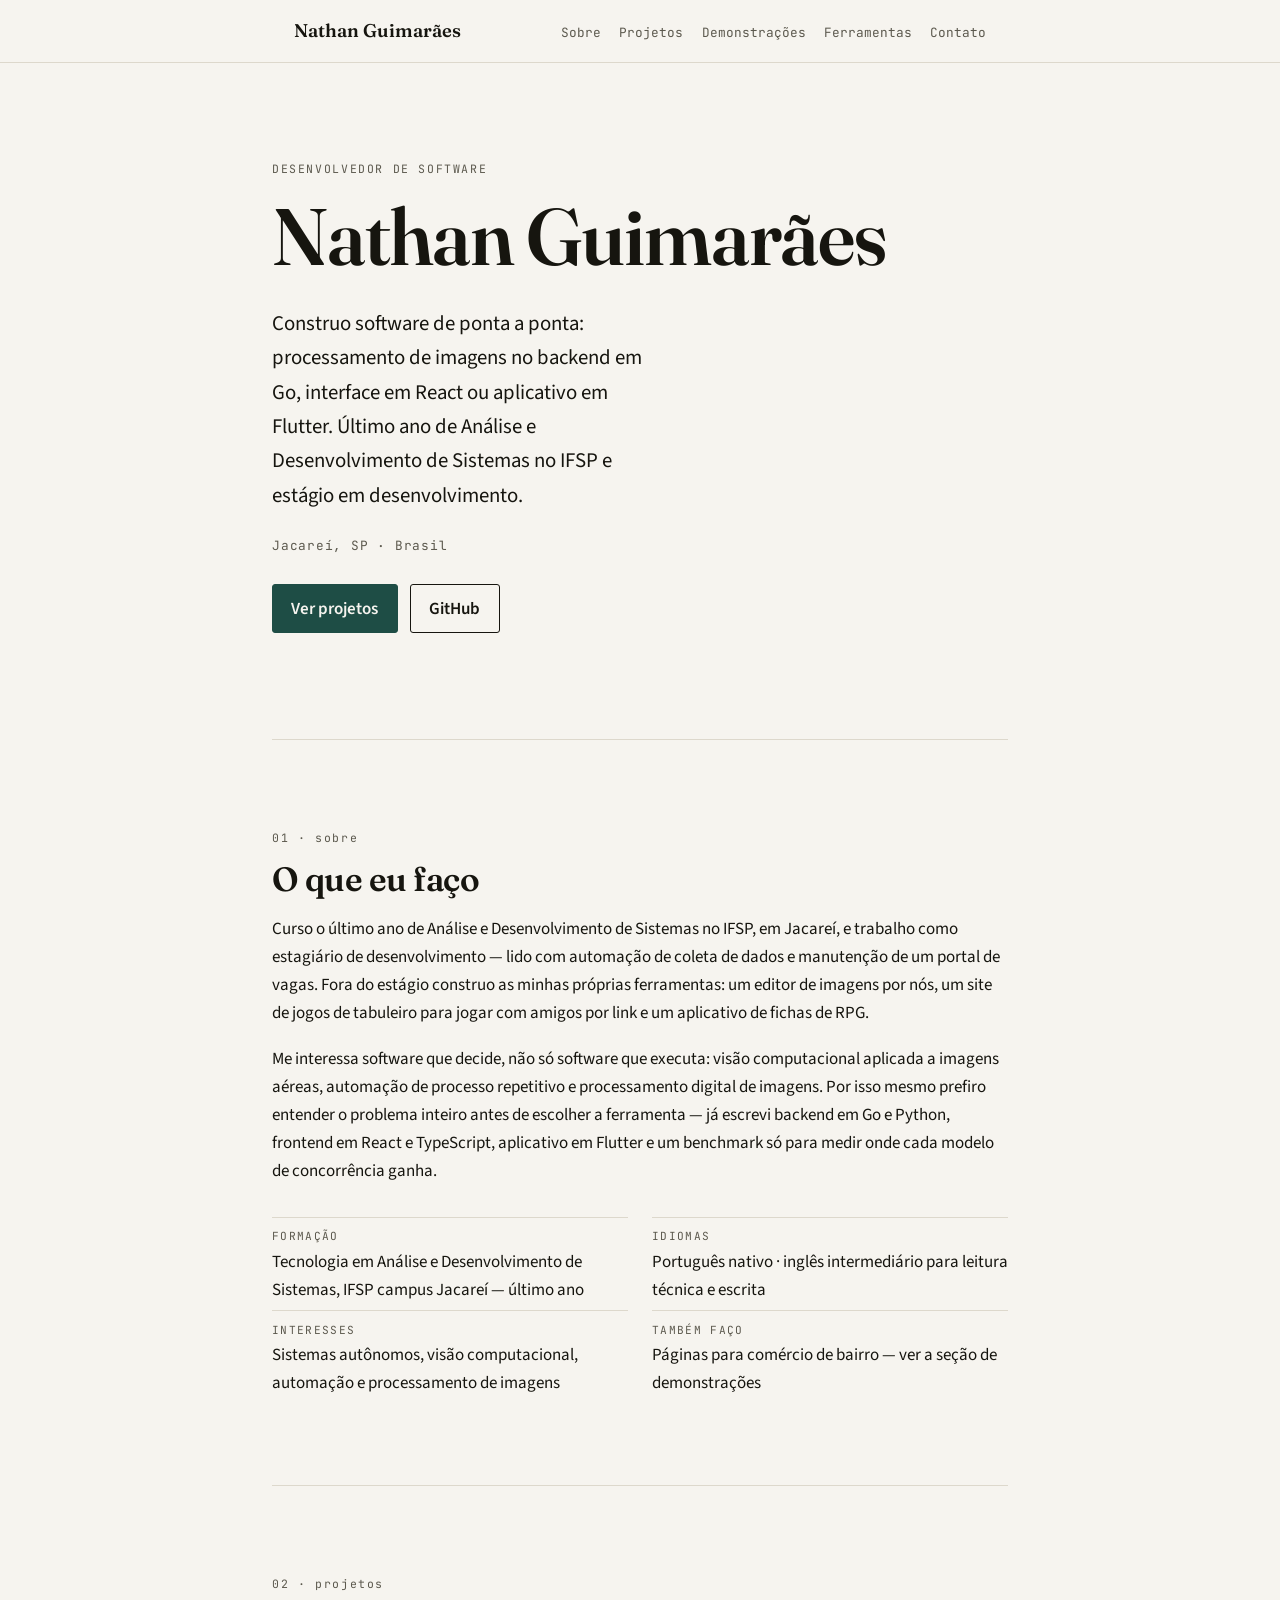
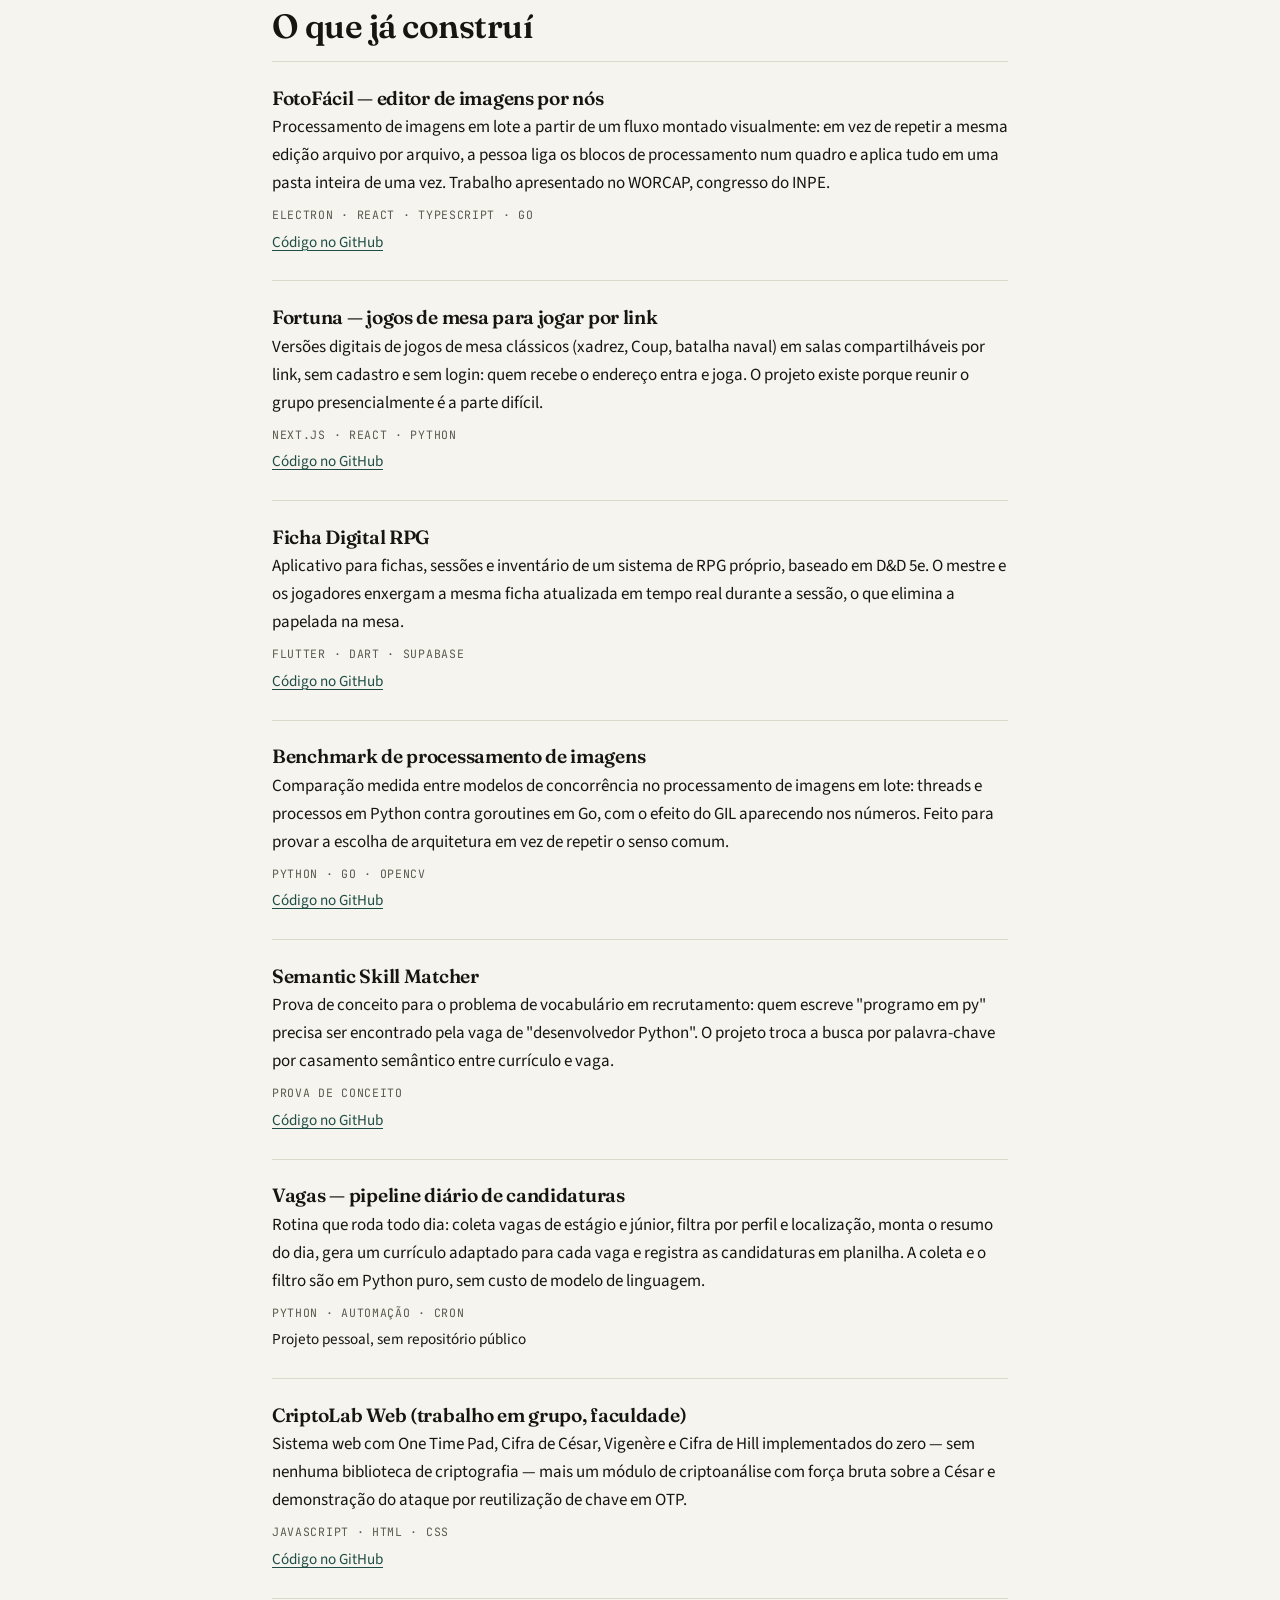
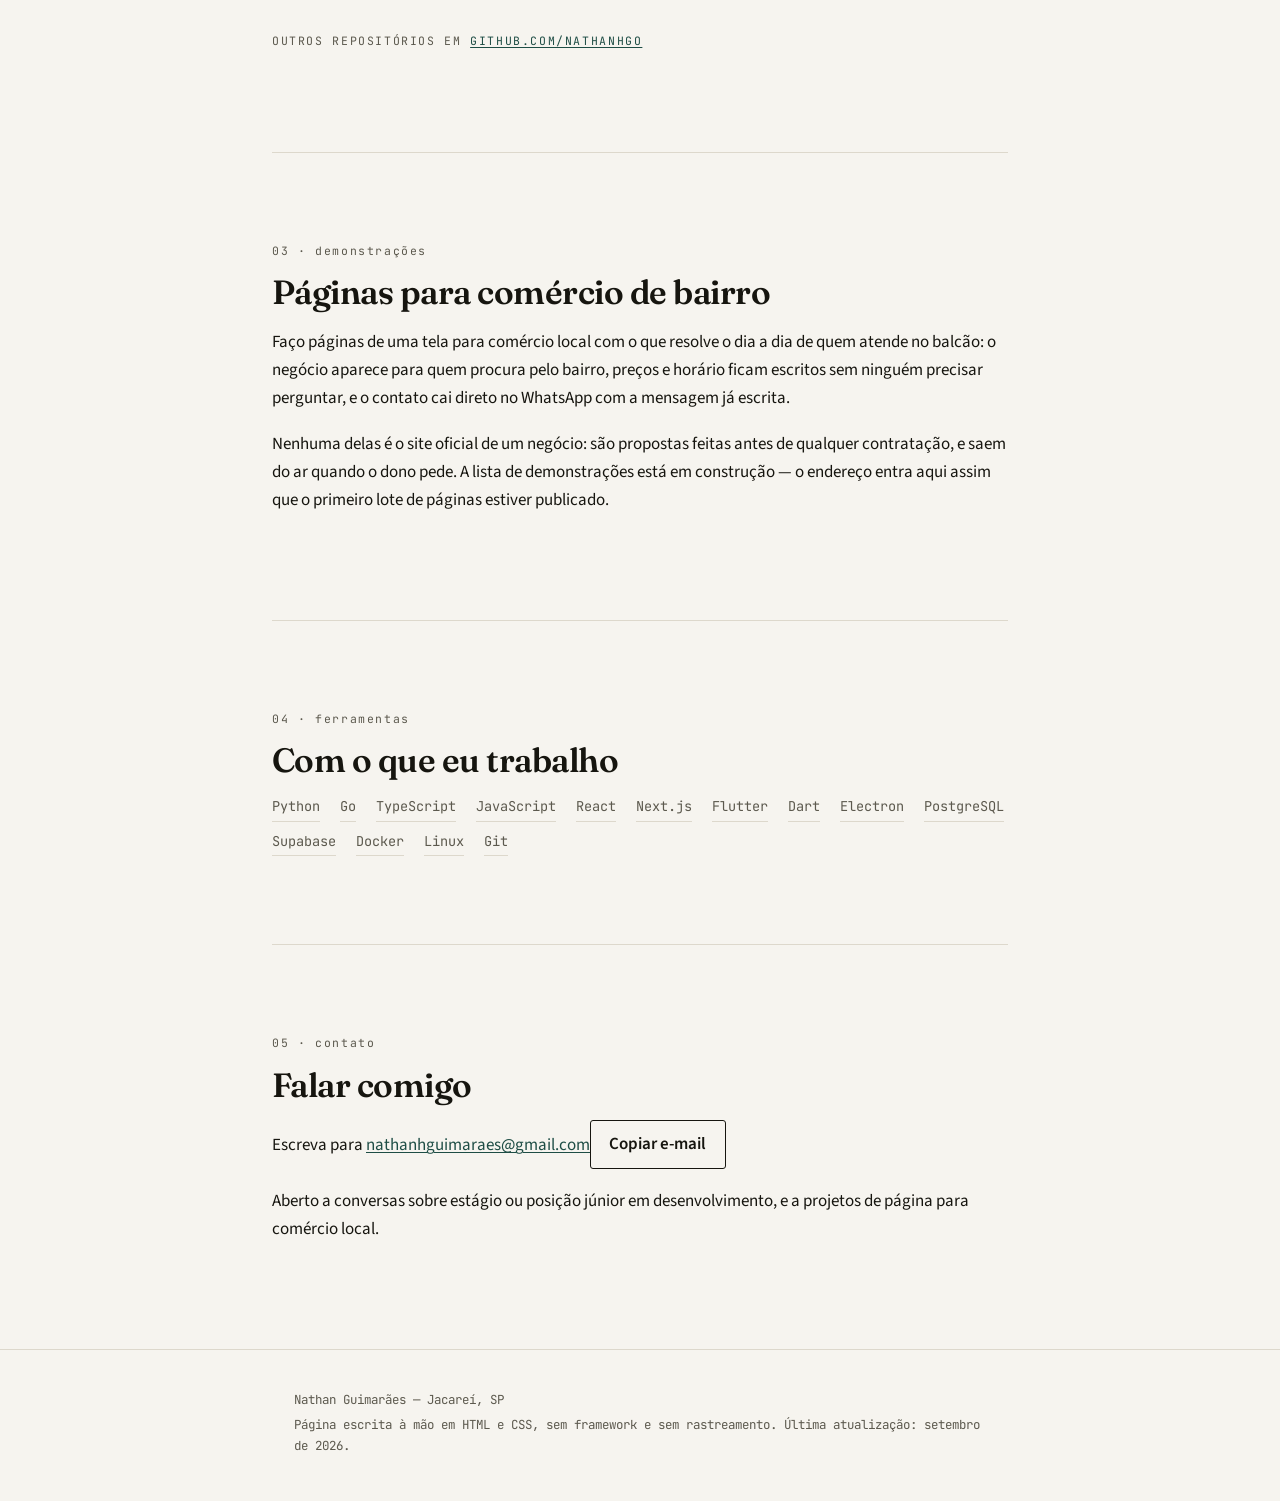
==== index.html @ 0e2ca514 "feat: add personal site with projects and contact - pagina estatica: apresentacao, 7 projetos reais," ====
<!DOCTYPE html>
<html lang="pt-BR">
<head>
<meta charset="utf-8">
<meta name="viewport" content="width=device-width, initial-scale=1">
<title>Nathan Guimarães — desenvolvedor de software em Jacareí</title>
<meta name="description" content="Desenvolvedor de software em Jacareí, SP. Trabalho com processamento de imagens, automação e aplicações web e mobile: Go, Python, TypeScript, React e Flutter. Projetos, demonstrações e contato.">
<meta name="robots" content="index, follow">
<meta name="color-scheme" content="light">
<!-- TROCAR: canonical e og:url quando o domínio existir -->
<meta property="og:type" content="website">
<meta property="og:title" content="Nathan Guimarães — desenvolvedor de software">
<meta property="og:description" content="Processamento de imagens, automação e aplicações web e mobile. Projetos, demonstrações para comércio local e contato.">
<meta property="og:locale" content="pt_BR">
<link rel="icon" href="./assets/favicon.svg" type="image/svg+xml">
<link rel="preconnect" href="https://fonts.googleapis.com">
<link rel="preconnect" href="https://fonts.gstatic.com" crossorigin>
<link rel="stylesheet" href="https://fonts.googleapis.com/css2?family=Fraunces:opsz,wght@9..144,500;9..144,600&family=Source+Sans+3:wght@400;600&family=JetBrains+Mono:wght@400;500&display=swap">
<link rel="stylesheet" href="./assets/base.css">
</head>
<body>

<header class="topo">
  <div class="wrap">
    <a class="marca" href="#inicio">Nathan Guimarães</a>
    <nav aria-label="Seções da página">
      <a href="#sobre">Sobre</a>
      <a href="#projetos">Projetos</a>
      <a href="#demonstracoes">Demonstrações</a>
      <a href="#ferramentas">Ferramentas</a>
      <a href="#contato">Contato</a>
    </nav>
  </div>
</header>

<main id="inicio">

  <section class="hero wrap">
    <p class="label">desenvolvedor de software</p>
    <h1>Nathan Guimarães</h1>
    <p class="lead">Construo software de ponta a ponta: processamento de imagens no backend em Go, interface em React ou aplicativo em Flutter. Último ano de Análise e Desenvolvimento de Sistemas no IFSP e estágio em desenvolvimento.</p>
    <p class="local">Jacareí, SP · Brasil</p>
    <p class="acoes">
      <a class="btn" href="#projetos">Ver projetos</a>
      <a class="btn btn--ghost" href="https://github.com/nathanhgo">GitHub</a>
    </p>
  </section>

  <section id="sobre" class="section wrap">
    <span class="num">01 · sobre</span>
    <h2>O que eu faço</h2>
    <p>Curso o último ano de Análise e Desenvolvimento de Sistemas no IFSP, em Jacareí, e trabalho como estagiário de desenvolvimento — lido com automação de coleta de dados e manutenção de um portal de vagas. Fora do estágio construo as minhas próprias ferramentas: um editor de imagens por nós, um site de jogos de tabuleiro para jogar com amigos por link e um aplicativo de fichas de RPG.</p>
    <p>Me interessa software que decide, não só software que executa: visão computacional aplicada a imagens aéreas, automação de processo repetitivo e processamento digital de imagens. Por isso mesmo prefiro entender o problema inteiro antes de escolher a ferramenta — já escrevi backend em Go e Python, frontend em React e TypeScript, aplicativo em Flutter e um benchmark só para medir onde cada modelo de concorrência ganha.</p>
    <ul class="fatos">
      <li><span class="rot">formação</span>Tecnologia em Análise e Desenvolvimento de Sistemas, IFSP campus Jacareí — último ano</li>
      <li><span class="rot">idiomas</span>Português nativo · inglês intermediário para leitura técnica e escrita</li>
      <li><span class="rot">interesses</span>Sistemas autônomos, visão computacional, automação e processamento de imagens</li>
      <li><span class="rot">também faço</span>Páginas para comércio de bairro — ver a seção de demonstrações</li>
    </ul>
  </section>

  <section id="projetos" class="section wrap">
    <span class="num">02 · projetos</span>
    <h2>O que já construí</h2>
    <ul class="projetos">

      <li>
        <h3>FotoFácil — editor de imagens por nós</h3>
        <p class="desc">Processamento de imagens em lote a partir de um fluxo montado visualmente: em vez de repetir a mesma edição arquivo por arquivo, a pessoa liga os blocos de processamento num quadro e aplica tudo em uma pasta inteira de uma vez. Trabalho apresentado no WORCAP, congresso do INPE.</p>
        <p class="meta">electron · react · typescript · go</p>
        <p class="links"><a href="https://github.com/nathanhgo/foto-facil">Código no GitHub</a></p>
      </li>

      <li>
        <h3>Fortuna — jogos de mesa para jogar por link</h3>
        <p class="desc">Versões digitais de jogos de mesa clássicos (xadrez, Coup, batalha naval) em salas compartilháveis por link, sem cadastro e sem login: quem recebe o endereço entra e joga. O projeto existe porque reunir o grupo presencialmente é a parte difícil.</p>
        <p class="meta">next.js · react · python</p>
        <p class="links"><a href="https://github.com/nathanhgo/fortuna">Código no GitHub</a></p>
      </li>

      <li>
        <h3>Ficha Digital RPG</h3>
        <p class="desc">Aplicativo para fichas, sessões e inventário de um sistema de RPG próprio, baseado em D&amp;D 5e. O mestre e os jogadores enxergam a mesma ficha atualizada em tempo real durante a sessão, o que elimina a papelada na mesa.</p>
        <p class="meta">flutter · dart · supabase</p>
        <p class="links"><a href="https://github.com/nathanhgo/ficha-digital-rpg">Código no GitHub</a></p>
      </li>

      <li>
        <h3>Benchmark de processamento de imagens</h3>
        <p class="desc">Comparação medida entre modelos de concorrência no processamento de imagens em lote: threads e processos em Python contra goroutines em Go, com o efeito do GIL aparecendo nos números. Feito para provar a escolha de arquitetura em vez de repetir o senso comum.</p>
        <p class="meta">python · go · opencv</p>
        <p class="links"><a href="https://github.com/nathanhgo/image-processing-benchmark">Código no GitHub</a></p>
      </li>

      <li>
        <h3>Semantic Skill Matcher</h3>
        <p class="desc">Prova de conceito para o problema de vocabulário em recrutamento: quem escreve "programo em py" precisa ser encontrado pela vaga de "desenvolvedor Python". O projeto troca a busca por palavra-chave por casamento semântico entre currículo e vaga.</p>
        <p class="meta">prova de conceito</p>
        <p class="links"><a href="https://github.com/nathanhgo/semantic-skill-matcher">Código no GitHub</a></p>
      </li>

      <li>
        <h3>Vagas — pipeline diário de candidaturas</h3>
        <p class="desc">Rotina que roda todo dia: coleta vagas de estágio e júnior, filtra por perfil e localização, monta o resumo do dia, gera um currículo adaptado para cada vaga e registra as candidaturas em planilha. A coleta e o filtro são em Python puro, sem custo de modelo de linguagem.</p>
        <p class="meta">python · automação · cron</p>
        <p class="links"><span class="muted">Projeto pessoal, sem repositório público</span></p>
      </li>

      <li>
        <h3>CriptoLab Web <span class="muted">(trabalho em grupo, faculdade)</span></h3>
        <p class="desc">Sistema web com One Time Pad, Cifra de César, Vigenère e Cifra de Hill implementados do zero — sem nenhuma biblioteca de criptografia — mais um módulo de criptoanálise com força bruta sobre a César e demonstração do ataque por reutilização de chave em OTP.</p>
        <p class="meta">javascript · html · css</p>
        <p class="links"><a href="https://github.com/AliceBiju/CriptoLab_Web">Código no GitHub</a></p>
      </li>

    </ul>
    <p class="label" style="margin-top:2rem">outros repositórios em <a href="https://github.com/nathanhgo?tab=repositories">github.com/nathanhgo</a></p>
  </section>

  <section id="demonstracoes" class="section wrap">
    <span class="num">03 · demonstrações</span>
    <h2>Páginas para comércio de bairro</h2>
    <p>Faço páginas de uma tela para comércio local com o que resolve o dia a dia de quem atende no balcão: o negócio aparece para quem procura pelo bairro, preços e horário ficam escritos sem ninguém precisar perguntar, e o contato cai direto no WhatsApp com a mensagem já escrita.</p>
    <!-- TROCAR: quando o repositório demos estiver publicado, transformar a frase abaixo em link
         para o endereço real. NÃO inventar endereço enquanto ele não existir. -->
    <p>Nenhuma delas é o site oficial de um negócio: são propostas feitas antes de qualquer contratação, e saem do ar quando o dono pede. <span class="muted">A lista de demonstrações está em construção — o endereço entra aqui assim que o primeiro lote de páginas estiver publicado.</span></p>
  </section>

  <section id="ferramentas" class="section wrap">
    <span class="num">04 · ferramentas</span>
    <h2>Com o que eu trabalho</h2>
    <ul class="ferramentas">
      <li>Python</li><li>Go</li><li>TypeScript</li><li>JavaScript</li><li>React</li><li>Next.js</li><li>Flutter</li><li>Dart</li><li>Electron</li><li>PostgreSQL</li><li>Supabase</li><li>Docker</li><li>Linux</li><li>Git</li>
    </ul>
  </section>

  <section id="contato" class="section wrap">
    <span class="num">05 · contato</span>
    <h2>Falar comigo</h2>
    <p>Escreva para <a href="mailto:nathanhguimaraes@gmail.com">nathanhguimaraes@gmail.com</a><button class="btn btn--ghost" type="button" hidden data-copiar-email="nathanhguimaraes@gmail.com">Copiar e-mail</button><span class="aviso-copia" data-copiar-aviso aria-live="polite"></span></p>
    <p>Aberto a conversas sobre estágio ou posição júnior em desenvolvimento, e a projetos de página para comércio local.</p>
  </section>

</main>

<footer class="rodape">
  <div class="wrap">
    <p>Nathan Guimarães — Jacareí, SP</p>
    <p>Página escrita à mão em HTML e CSS, sem framework e sem rastreamento. Última atualização: setembro de 2026.</p>
  </div>
</footer>

<script src="./assets/main.js" defer></script>
</body>
</html>
---- assets/base.css ----
/* Portfólio de Nathan Guimarães — tokens e estilos.
   Nenhuma cor, fonte ou espaçamento solto no HTML (ver architecture_docs/visual.md). */

:root {
  --paper: #f6f4ef;
  --paper-2: #ebe7dd;
  --ink: #16150f;
  --ink-soft: #5c594e;
  --rule: #ddd8cc;
  --accent: #1e4d45;
  --accent-ink: #f6f4ef;

  --font-title: "Fraunces", Georgia, "Times New Roman", serif;
  --font-body: "Source Sans 3", system-ui, -apple-system, "Segoe UI", sans-serif;
  --font-mono: "JetBrains Mono", ui-monospace, SFMono-Regular, Menlo, monospace;

  --fs-base: 1.0625rem;
  --fs-hero: clamp(2.6rem, 9vw, 5rem);
  --fs-h2: clamp(1.5rem, 3.4vw, 2.1rem);
  --fs-h3: 1.2rem;
  --lh-body: 1.65;

  --sec: clamp(3rem, 8vw, 5.5rem);
  --gap: 1rem;
  --gap-lg: 2.5rem;
  --radius: 3px;
  --maxw: 46rem;
  --tap: 3rem;
}

*, *::before, *::after { box-sizing: border-box; }
html { -webkit-text-size-adjust: 100%; scroll-behavior: smooth; }
@media (prefers-reduced-motion: reduce) { html { scroll-behavior: auto; } * { transition: none !important; animation: none !important; } }

body {
  margin: 0;
  background: var(--paper);
  color: var(--ink);
  font-family: var(--font-body);
  font-size: var(--fs-base);
  line-height: var(--lh-body);
  text-rendering: optimizeLegibility;
}

.wrap { width: 100%; max-width: var(--maxw); margin: 0 auto; padding: 0 1.35rem; }

h1, h2, h3 { font-family: var(--font-title); font-weight: 600; line-height: 1.08; margin: 0 0 .5em; letter-spacing: -.015em; }
h1 { font-size: var(--fs-hero); }
h2 { font-size: var(--fs-h2); }
h3 { font-size: var(--fs-h3); margin-bottom: .25em; }
p { margin: 0 0 1.05em; }
a { color: var(--accent); text-decoration-thickness: 1px; text-underline-offset: .18em; }
a:hover { text-decoration-thickness: 2px; }
strong { font-weight: 600; }
hr { border: 0; border-top: 1px solid var(--rule); margin: var(--gap-lg) 0; }
:focus-visible { outline: 2px solid var(--accent); outline-offset: 3px; }

.label {
  font-family: var(--font-mono);
  font-size: .72rem;
  letter-spacing: .14em;
  text-transform: uppercase;
  color: var(--ink-soft);
  margin: 0 0 .9rem;
}

/* cabeçalho */
.topo { border-bottom: 1px solid var(--rule); background: var(--paper); }
.topo .wrap { display: flex; flex-wrap: wrap; align-items: baseline; justify-content: space-between; gap: .5rem 1.5rem; padding-top: 1rem; padding-bottom: 1rem; }
.marca { font-family: var(--font-title); font-size: 1.15rem; font-weight: 600; text-decoration: none; color: var(--ink); }
.topo nav { display: flex; flex-wrap: wrap; gap: 1.15rem; font-family: var(--font-mono); font-size: .8rem; }
.topo nav a { color: var(--ink-soft); text-decoration: none; }
.topo nav a:hover { color: var(--accent); text-decoration: underline; }

/* hero */
.hero { padding: clamp(3rem, 9vw, 6rem) 0 var(--sec); }
.hero h1 { margin-bottom: .35em; }
.hero .lead { font-size: clamp(1.1rem, 2.4vw, 1.3rem); max-width: 40ch; color: var(--ink); }
.hero .local { font-family: var(--font-mono); font-size: .8rem; color: var(--ink-soft); letter-spacing: .06em; }

.acoes { display: flex; flex-wrap: wrap; gap: .75rem; margin-top: 1.75rem; }
.btn {
  display: inline-flex; align-items: center; justify-content: center;
  min-height: var(--tap); padding: .6rem 1.15rem;
  border: 1px solid var(--accent); border-radius: var(--radius);
  background: var(--accent); color: var(--accent-ink);
  font: inherit; font-weight: 600; text-decoration: none; cursor: pointer;
}
.btn--ghost { background: transparent; color: var(--ink); border-color: var(--ink); }
.btn:hover { filter: brightness(1.08); }

/* seções numeradas */
.section { padding: var(--sec) 0; border-top: 1px solid var(--rule); }
.num { font-family: var(--font-mono); font-size: .72rem; color: var(--ink-soft); letter-spacing: .14em; display: block; margin-bottom: .9rem; }

/* fatos da seção sobre */
.fatos { list-style: none; margin: 2rem 0 0; padding: 0; display: grid; gap: .35rem 1.5rem; grid-template-columns: repeat(auto-fit, minmax(15rem, 1fr)); }
.fatos li { border-top: 1px solid var(--rule); padding-top: .6rem; }
.fatos dt, .fatos .rot { font-family: var(--font-mono); font-size: .7rem; letter-spacing: .12em; text-transform: uppercase; color: var(--ink-soft); display: block; margin-bottom: .15rem; }

/* projetos: lista editorial, não cartões */
.projetos { list-style: none; margin: 0; padding: 0; border-top: 1px solid var(--rule); }
.projetos > li { border-bottom: 1px solid var(--rule); padding: 1.6rem 0; }
.projetos .meta { font-family: var(--font-mono); font-size: .72rem; letter-spacing: .06em; color: var(--ink-soft); text-transform: uppercase; margin: .5rem 0 0; }
.projetos .desc { margin: 0; }
.projetos .links { margin: .35rem 0 0; font-size: .95rem; }

/* ferramentas */
.ferramentas { list-style: none; margin: 0; padding: 0; display: flex; flex-wrap: wrap; gap: .5rem 1.25rem; font-family: var(--font-mono); font-size: .85rem; color: var(--ink-soft); }
.ferramentas li { border-bottom: 1px solid var(--rule); padding-bottom: .2rem; }

/* tabela de duas colunas: precisa caber em 390px sem estourar (revisão em 430px de viewport) */
table.simples { width: 100%; border-collapse: collapse; font-size: .95rem; table-layout: fixed; }
table.simples th { width: 40%; }
table.simples th, table.simples td {
  text-align: left; padding: .5rem .75rem .5rem 0; border-bottom: 1px solid var(--rule);
  vertical-align: top; overflow-wrap: anywhere;
}

.rodape { border-top: 1px solid var(--rule); padding: var(--gap-lg) 0; font-family: var(--font-mono); font-size: .78rem; color: var(--ink-soft); }
.rodape p { margin: 0 0 .4em; }
.aviso-copia { font-family: var(--font-mono); font-size: .75rem; color: var(--ink-soft); margin-left: .75rem; }
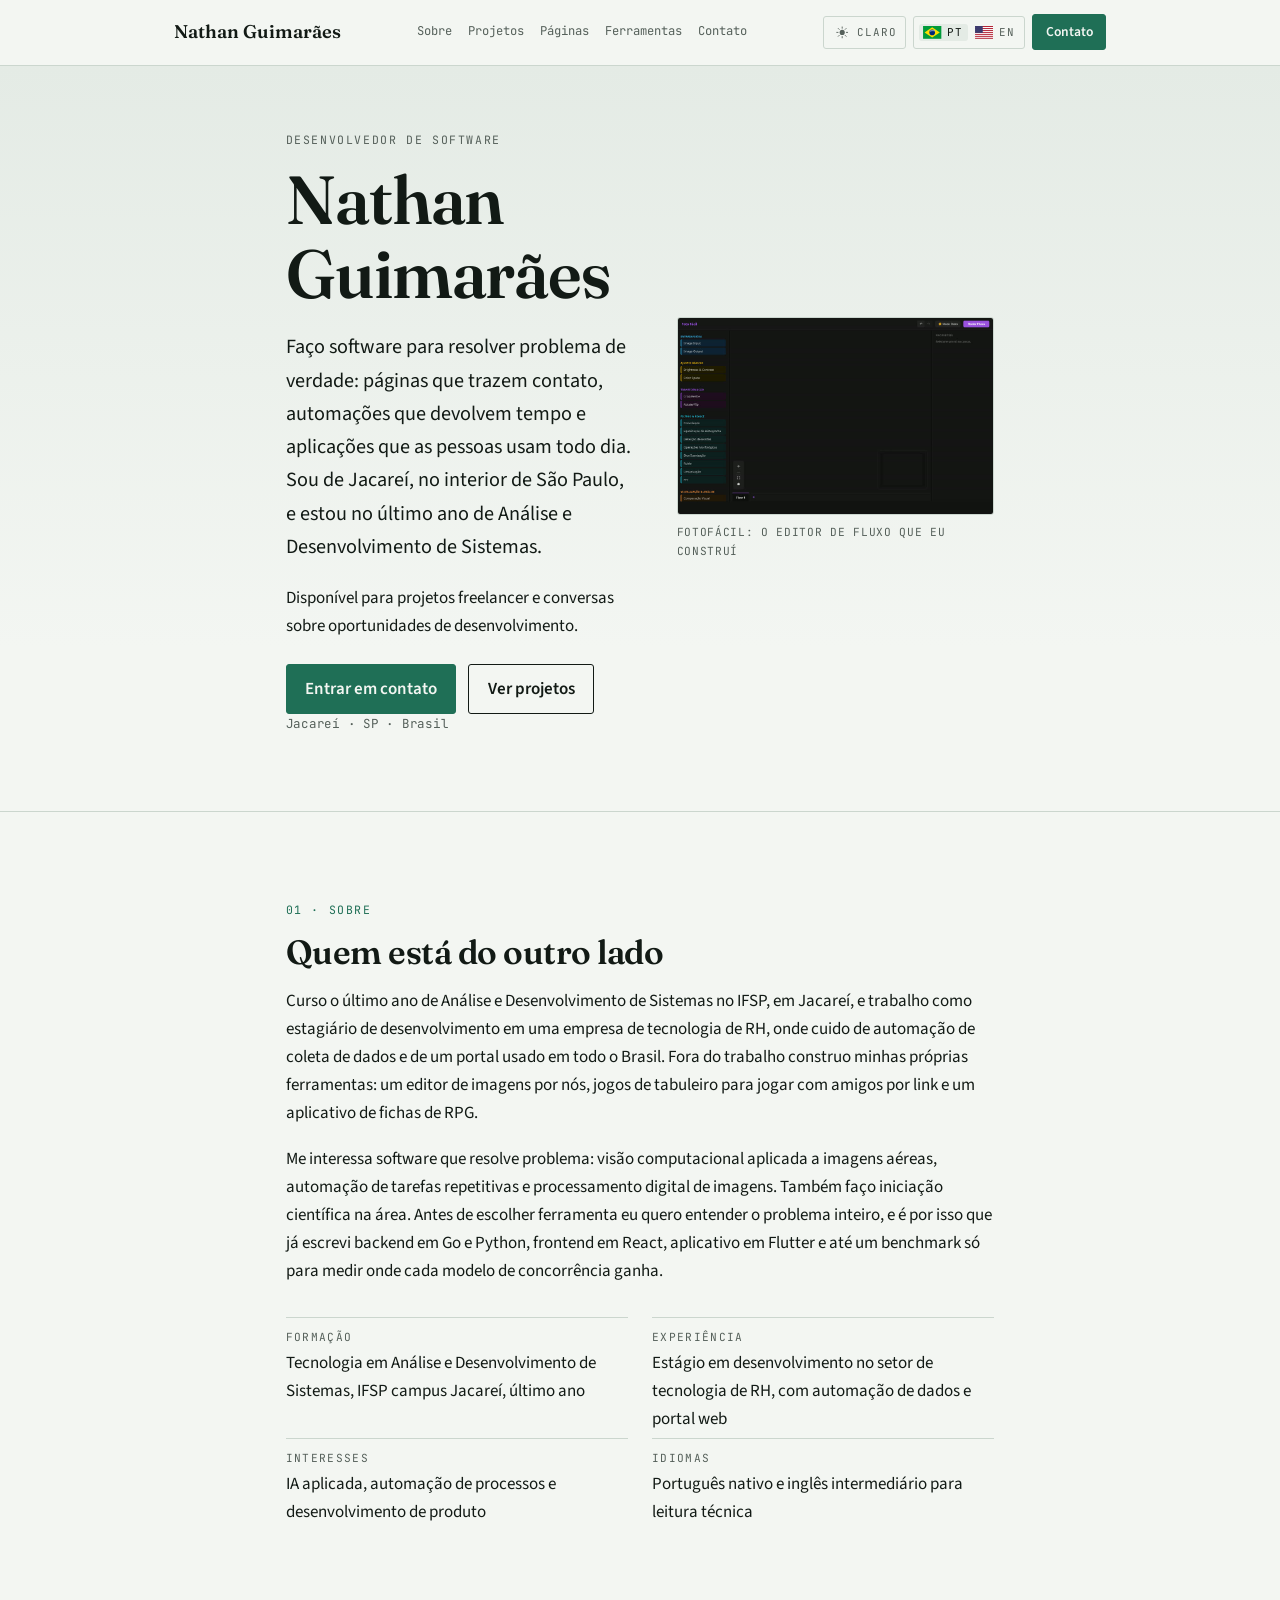
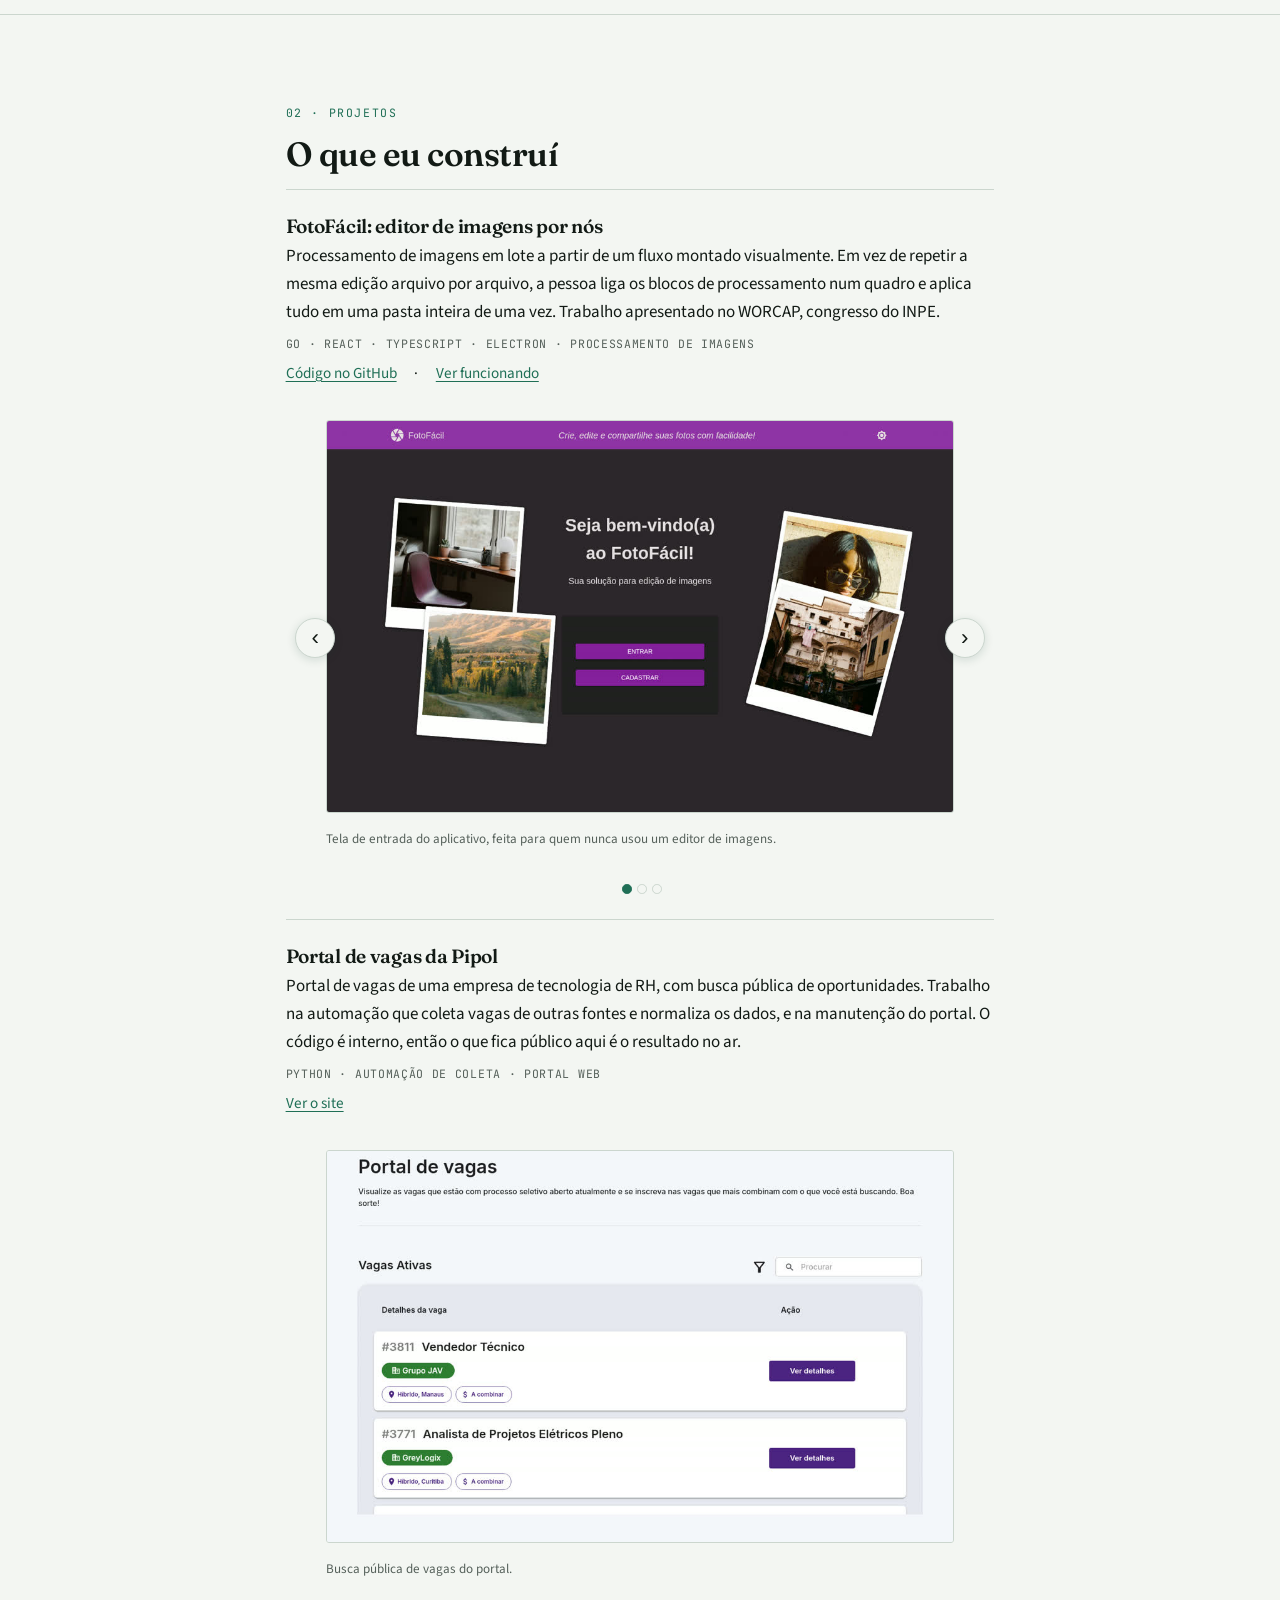
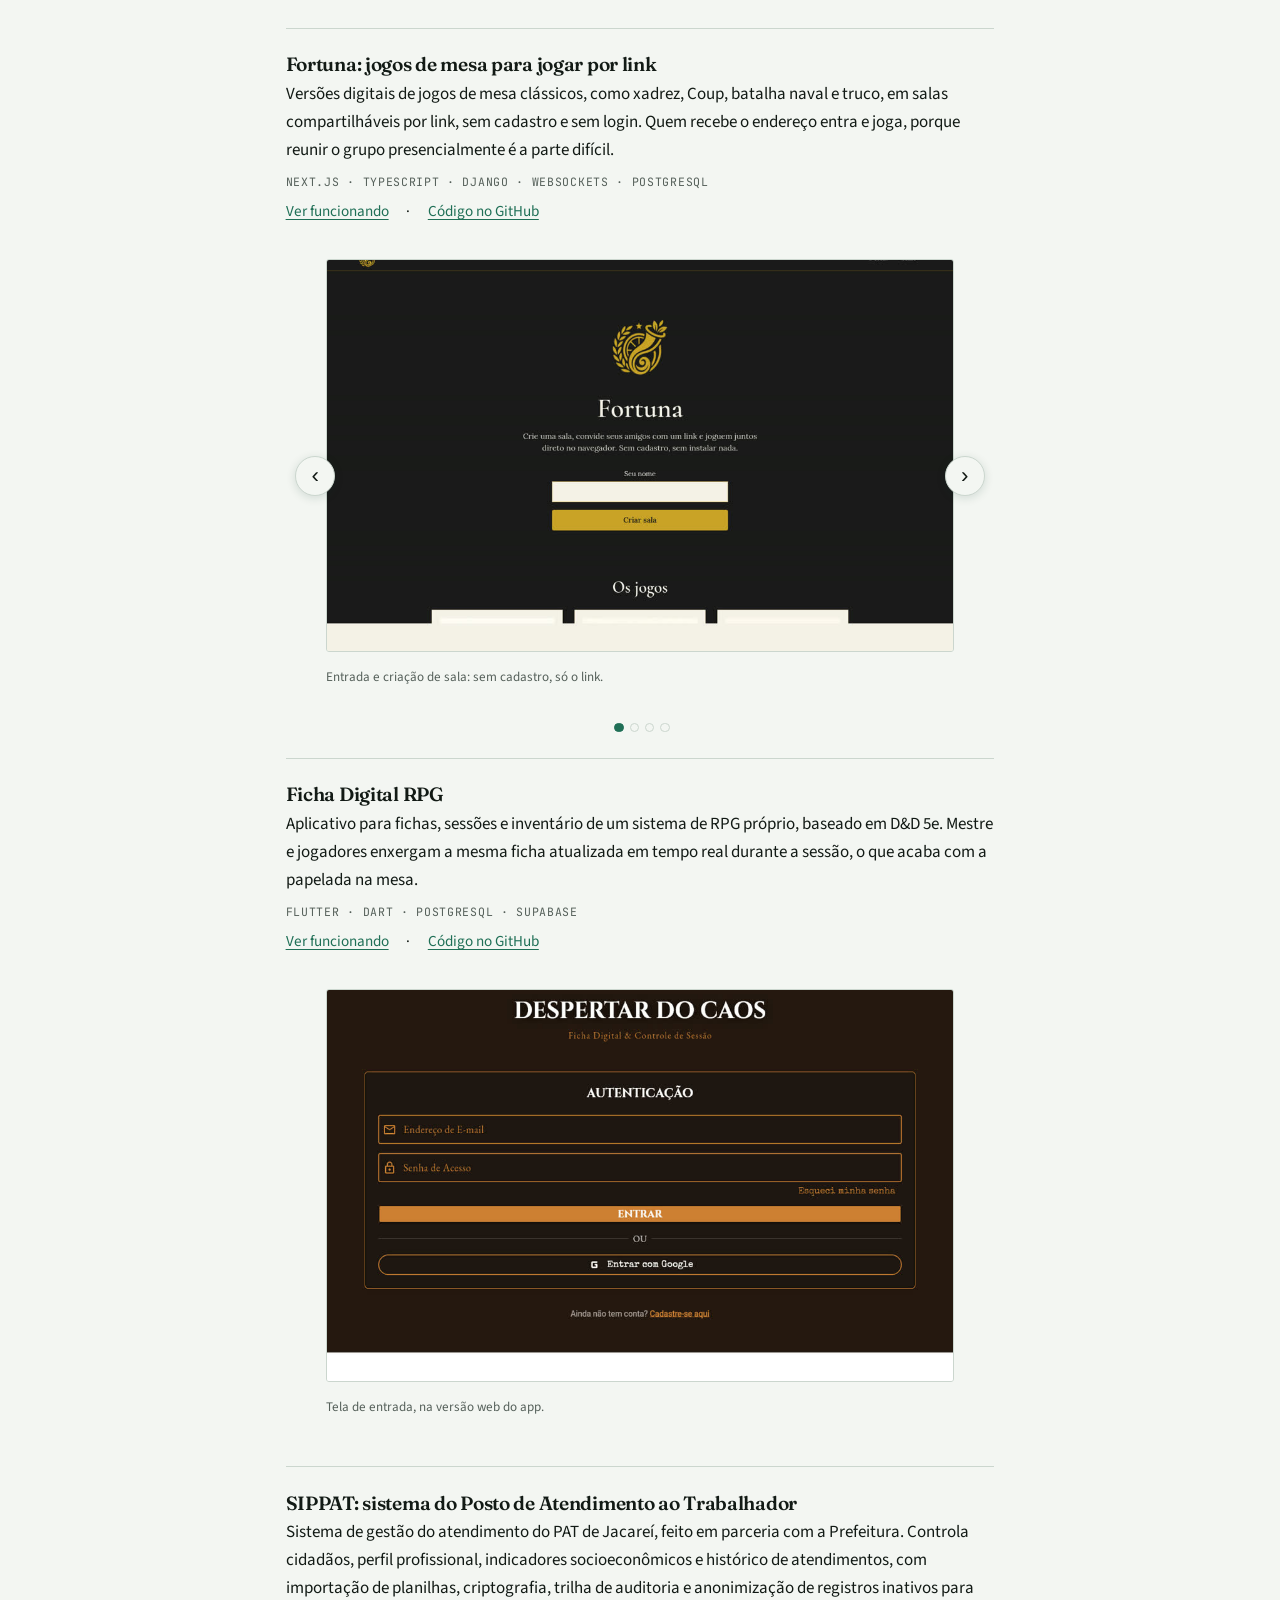
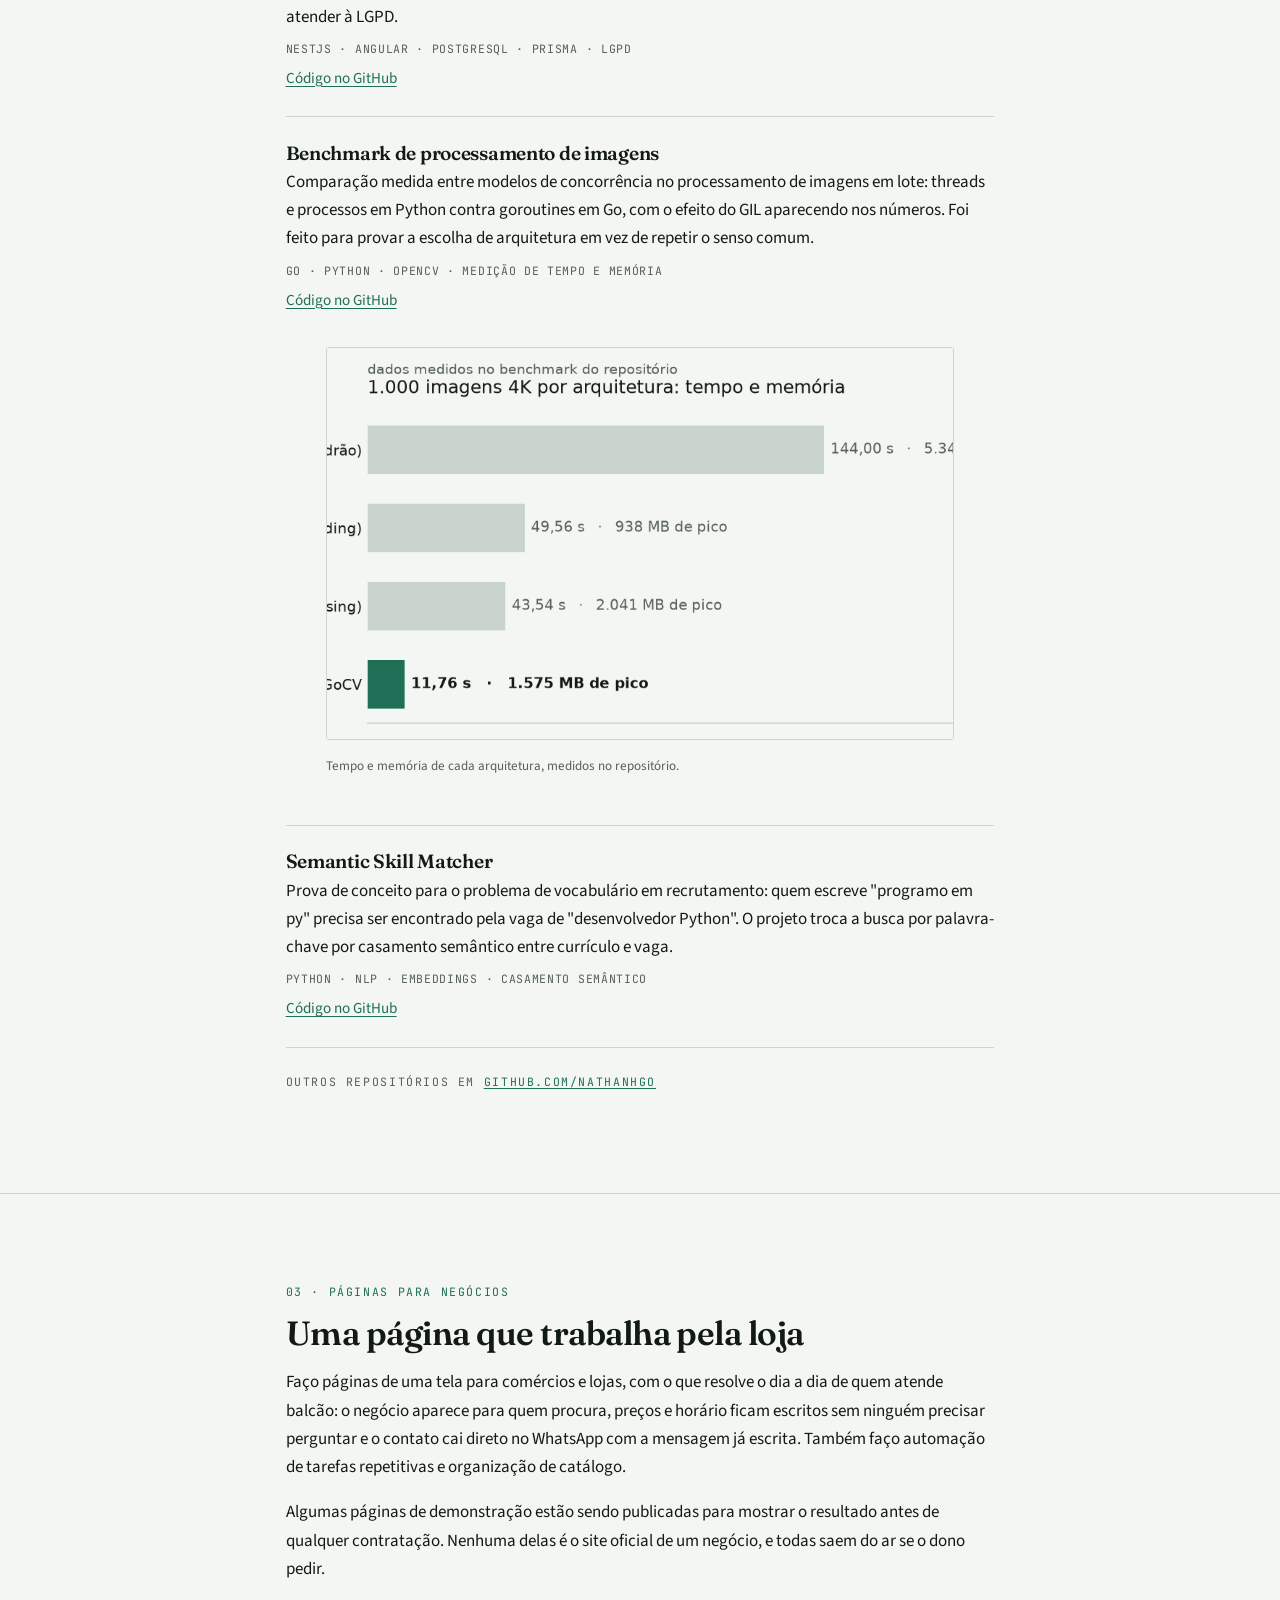
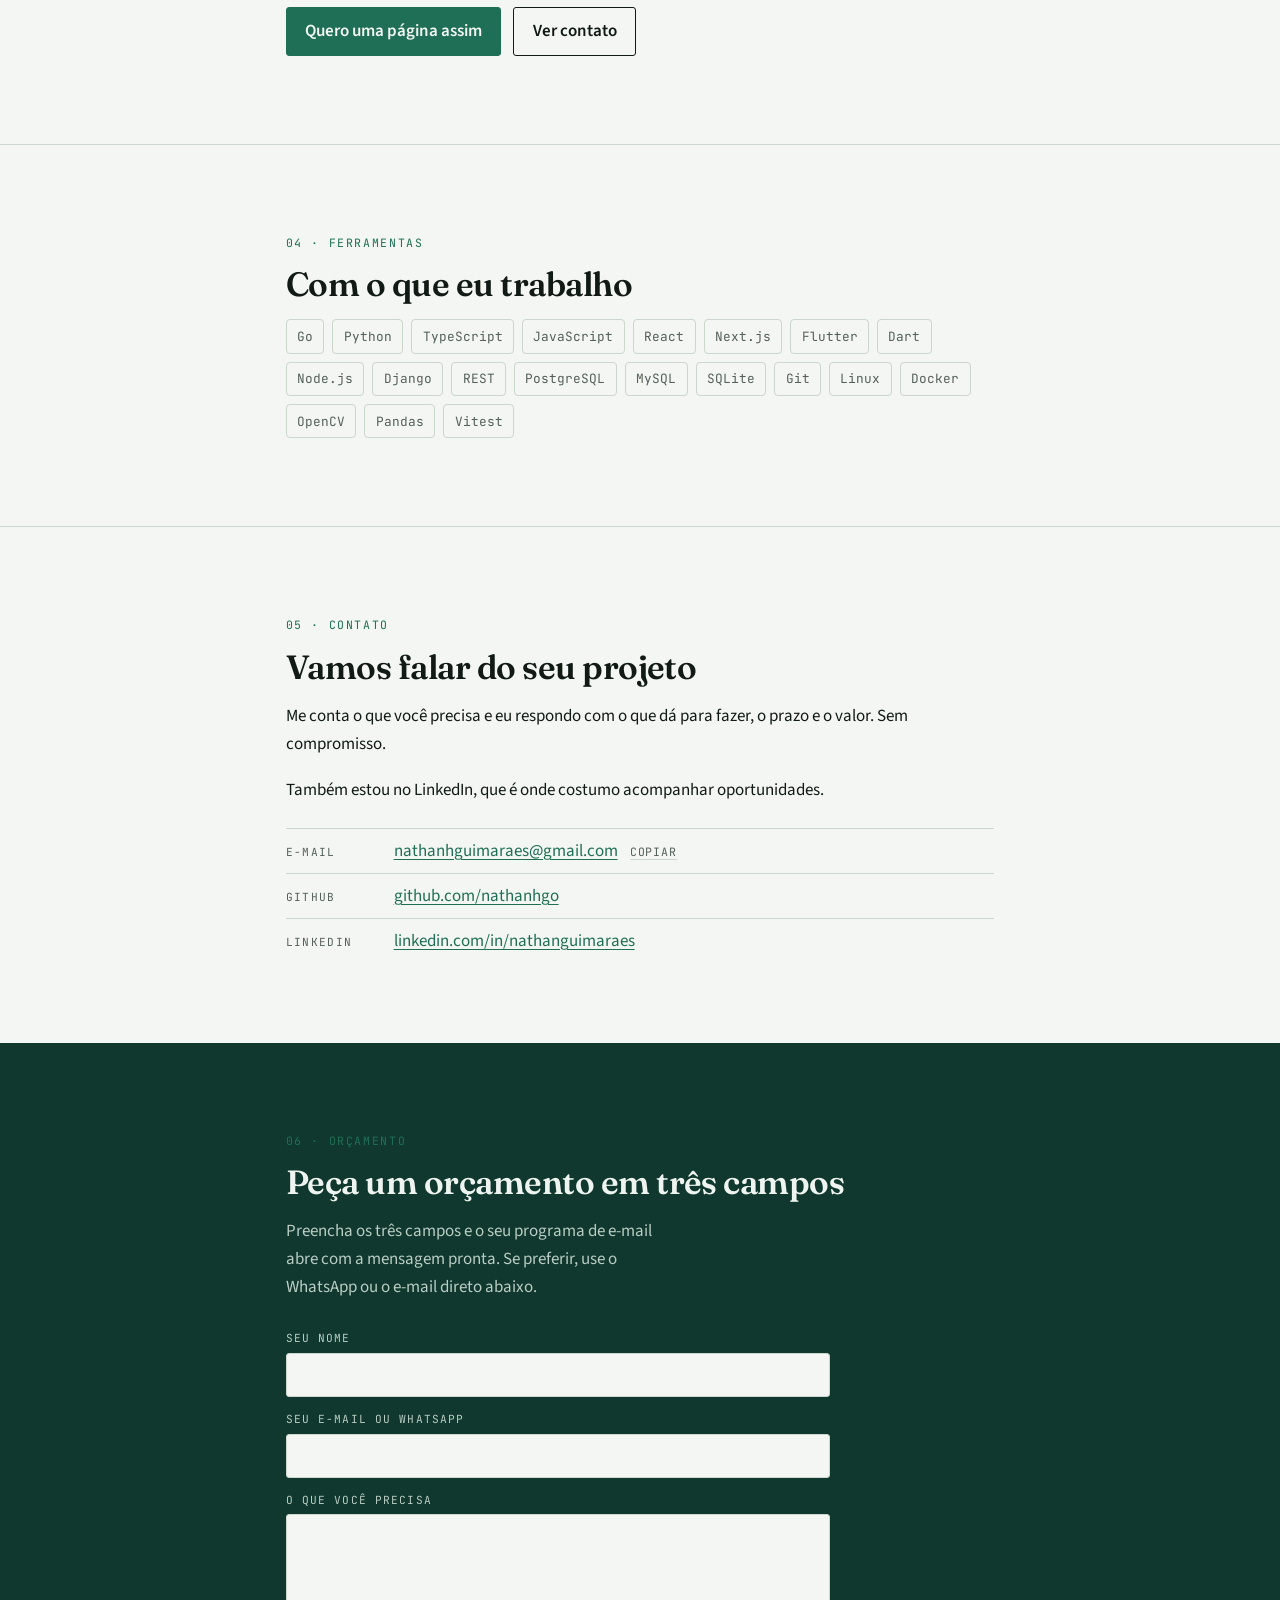
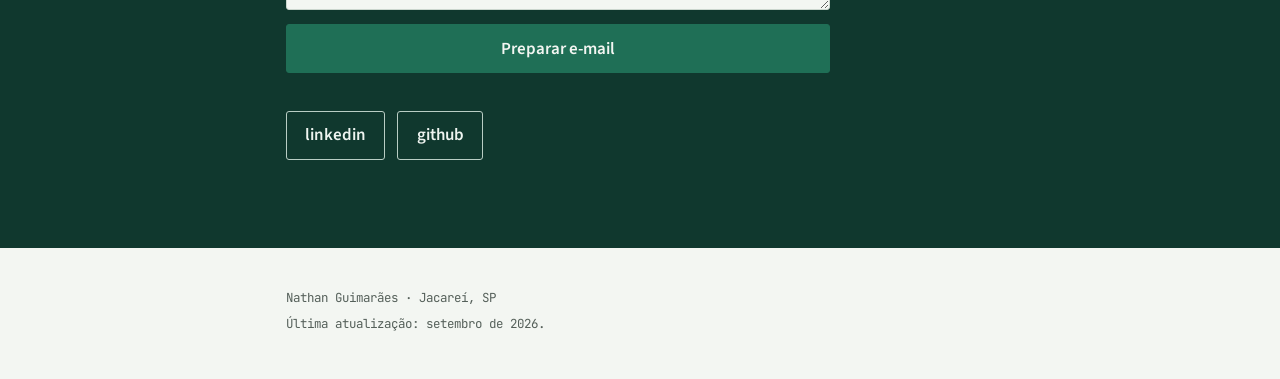
==== commit 8ce68396: "Portfólio: tema escuro, inglês, carrossel de uma imagem por vez, CTA no topo e no fim, Sippat e prin" ====
--- a/index.html
+++ b/index.html
@@ -1,155 +1,319 @@
 <!DOCTYPE html>
-<html lang="pt-BR">
+<html lang="pt-BR" data-tema="claro">
 <head>
-<meta charset="utf-8">
-<meta name="viewport" content="width=device-width, initial-scale=1">
-<title>Nathan Guimarães — desenvolvedor de software em Jacareí</title>
-<meta name="description" content="Desenvolvedor de software em Jacareí, SP. Trabalho com processamento de imagens, automação e aplicações web e mobile: Go, Python, TypeScript, React e Flutter. Projetos, demonstrações e contato.">
-<meta name="robots" content="index, follow">
-<meta name="color-scheme" content="light">
-<!-- TROCAR: canonical e og:url quando o domínio existir -->
-<meta property="og:type" content="website">
-<meta property="og:title" content="Nathan Guimarães — desenvolvedor de software">
-<meta property="og:description" content="Processamento de imagens, automação e aplicações web e mobile. Projetos, demonstrações para comércio local e contato.">
-<meta property="og:locale" content="pt_BR">
-<link rel="icon" href="./assets/favicon.svg" type="image/svg+xml">
-<link rel="preconnect" href="https://fonts.googleapis.com">
-<link rel="preconnect" href="https://fonts.gstatic.com" crossorigin>
-<link rel="stylesheet" href="https://fonts.googleapis.com/css2?family=Fraunces:opsz,wght@9..144,500;9..144,600&family=Source+Sans+3:wght@400;600&family=JetBrains+Mono:wght@400;500&display=swap">
-<link rel="stylesheet" href="./assets/base.css">
+  <meta charset="utf-8">
+  <meta name="viewport" content="width=device-width, initial-scale=1">
+  <title data-i18n="meta.titulo">Nathan Guimarães | desenvolvedor de software em Jacareí</title>
+  <meta name="description" content="Desenvolvedor de software em Jacareí, SP. Páginas que trazem contato, automação de tarefas repetitivas e aplicações web e mobile com Go, Python, TypeScript, React e Flutter.">
+  <meta name="author" content="Nathan Guimarães">
+  <meta name="robots" content="index, follow">
+  <meta name="theme-color" content="#10382e">
+  <meta property="og:type" content="profile">
+  <meta property="og:title" content="Nathan Guimarães | desenvolvedor de software">
+  <meta property="og:description" content="Páginas que trazem contato, automação de tarefas repetitivas e aplicações web e mobile.">
+  <meta property="og:image" content="assets/projetos/fotofacil-ui.jpg">
+  <link rel="icon" href="assets/favicon.svg" type="image/svg+xml">
+  <link rel="preconnect" href="https://fonts.googleapis.com">
+  <link rel="preconnect" href="https://fonts.gstatic.com" crossorigin>
+  <link rel="stylesheet" href="https://fonts.googleapis.com/css2?family=Fraunces:opsz,wght@9..144,400;9..144,600&family=Source+Sans+3:wght@400;600&family=JetBrains+Mono:wght@400;500&display=swap">
+  <link rel="stylesheet" href="assets/base.css">
+  <script src="assets/idiomas.js" defer></script>
+  <script src="assets/main.js" defer></script>
 </head>
 <body>
-
-<header class="topo">
-  <div class="wrap">
-    <a class="marca" href="#inicio">Nathan Guimarães</a>
-    <nav aria-label="Seções da página">
-      <a href="#sobre">Sobre</a>
-      <a href="#projetos">Projetos</a>
-      <a href="#demonstracoes">Demonstrações</a>
-      <a href="#ferramentas">Ferramentas</a>
-      <a href="#contato">Contato</a>
-    </nav>
-  </div>
-</header>
-
-<main id="inicio">
-
-  <section class="hero wrap">
-    <p class="label">desenvolvedor de software</p>
-    <h1>Nathan Guimarães</h1>
-    <p class="lead">Construo software de ponta a ponta: processamento de imagens no backend em Go, interface em React ou aplicativo em Flutter. Último ano de Análise e Desenvolvimento de Sistemas no IFSP e estágio em desenvolvimento.</p>
-    <p class="local">Jacareí, SP · Brasil</p>
-    <p class="acoes">
-      <a class="btn" href="#projetos">Ver projetos</a>
-      <a class="btn btn--ghost" href="https://github.com/nathanhgo">GitHub</a>
-    </p>
-  </section>
-
-  <section id="sobre" class="section wrap">
-    <span class="num">01 · sobre</span>
-    <h2>O que eu faço</h2>
-    <p>Curso o último ano de Análise e Desenvolvimento de Sistemas no IFSP, em Jacareí, e trabalho como estagiário de desenvolvimento — lido com automação de coleta de dados e manutenção de um portal de vagas. Fora do estágio construo as minhas próprias ferramentas: um editor de imagens por nós, um site de jogos de tabuleiro para jogar com amigos por link e um aplicativo de fichas de RPG.</p>
-    <p>Me interessa software que decide, não só software que executa: visão computacional aplicada a imagens aéreas, automação de processo repetitivo e processamento digital de imagens. Por isso mesmo prefiro entender o problema inteiro antes de escolher a ferramenta — já escrevi backend em Go e Python, frontend em React e TypeScript, aplicativo em Flutter e um benchmark só para medir onde cada modelo de concorrência ganha.</p>
-    <ul class="fatos">
-      <li><span class="rot">formação</span>Tecnologia em Análise e Desenvolvimento de Sistemas, IFSP campus Jacareí — último ano</li>
-      <li><span class="rot">idiomas</span>Português nativo · inglês intermediário para leitura técnica e escrita</li>
-      <li><span class="rot">interesses</span>Sistemas autônomos, visão computacional, automação e processamento de imagens</li>
-      <li><span class="rot">também faço</span>Páginas para comércio de bairro — ver a seção de demonstrações</li>
-    </ul>
-  </section>
-
-  <section id="projetos" class="section wrap">
-    <span class="num">02 · projetos</span>
-    <h2>O que já construí</h2>
-    <ul class="projetos">
-
-      <li>
-        <h3>FotoFácil — editor de imagens por nós</h3>
-        <p class="desc">Processamento de imagens em lote a partir de um fluxo montado visualmente: em vez de repetir a mesma edição arquivo por arquivo, a pessoa liga os blocos de processamento num quadro e aplica tudo em uma pasta inteira de uma vez. Trabalho apresentado no WORCAP, congresso do INPE.</p>
-        <p class="meta">electron · react · typescript · go</p>
-        <p class="links"><a href="https://github.com/nathanhgo/foto-facil">Código no GitHub</a></p>
-      </li>
-
-      <li>
-        <h3>Fortuna — jogos de mesa para jogar por link</h3>
-        <p class="desc">Versões digitais de jogos de mesa clássicos (xadrez, Coup, batalha naval) em salas compartilháveis por link, sem cadastro e sem login: quem recebe o endereço entra e joga. O projeto existe porque reunir o grupo presencialmente é a parte difícil.</p>
-        <p class="meta">next.js · react · python</p>
-        <p class="links"><a href="https://github.com/nathanhgo/fortuna">Código no GitHub</a></p>
-      </li>
-
-      <li>
-        <h3>Ficha Digital RPG</h3>
-        <p class="desc">Aplicativo para fichas, sessões e inventário de um sistema de RPG próprio, baseado em D&amp;D 5e. O mestre e os jogadores enxergam a mesma ficha atualizada em tempo real durante a sessão, o que elimina a papelada na mesa.</p>
-        <p class="meta">flutter · dart · supabase</p>
-        <p class="links"><a href="https://github.com/nathanhgo/ficha-digital-rpg">Código no GitHub</a></p>
-      </li>
-
-      <li>
-        <h3>Benchmark de processamento de imagens</h3>
-        <p class="desc">Comparação medida entre modelos de concorrência no processamento de imagens em lote: threads e processos em Python contra goroutines em Go, com o efeito do GIL aparecendo nos números. Feito para provar a escolha de arquitetura em vez de repetir o senso comum.</p>
-        <p class="meta">python · go · opencv</p>
-        <p class="links"><a href="https://github.com/nathanhgo/image-processing-benchmark">Código no GitHub</a></p>
-      </li>
-
-      <li>
-        <h3>Semantic Skill Matcher</h3>
-        <p class="desc">Prova de conceito para o problema de vocabulário em recrutamento: quem escreve "programo em py" precisa ser encontrado pela vaga de "desenvolvedor Python". O projeto troca a busca por palavra-chave por casamento semântico entre currículo e vaga.</p>
-        <p class="meta">prova de conceito</p>
-        <p class="links"><a href="https://github.com/nathanhgo/semantic-skill-matcher">Código no GitHub</a></p>
-      </li>
-
-      <li>
-        <h3>Vagas — pipeline diário de candidaturas</h3>
-        <p class="desc">Rotina que roda todo dia: coleta vagas de estágio e júnior, filtra por perfil e localização, monta o resumo do dia, gera um currículo adaptado para cada vaga e registra as candidaturas em planilha. A coleta e o filtro são em Python puro, sem custo de modelo de linguagem.</p>
-        <p class="meta">python · automação · cron</p>
-        <p class="links"><span class="muted">Projeto pessoal, sem repositório público</span></p>
-      </li>
-
-      <li>
-        <h3>CriptoLab Web <span class="muted">(trabalho em grupo, faculdade)</span></h3>
-        <p class="desc">Sistema web com One Time Pad, Cifra de César, Vigenère e Cifra de Hill implementados do zero — sem nenhuma biblioteca de criptografia — mais um módulo de criptoanálise com força bruta sobre a César e demonstração do ataque por reutilização de chave em OTP.</p>
-        <p class="meta">javascript · html · css</p>
-        <p class="links"><a href="https://github.com/AliceBiju/CriptoLab_Web">Código no GitHub</a></p>
-      </li>
-
-    </ul>
-    <p class="label" style="margin-top:2rem">outros repositórios em <a href="https://github.com/nathanhgo?tab=repositories">github.com/nathanhgo</a></p>
-  </section>
-
-  <section id="demonstracoes" class="section wrap">
-    <span class="num">03 · demonstrações</span>
-    <h2>Páginas para comércio de bairro</h2>
-    <p>Faço páginas de uma tela para comércio local com o que resolve o dia a dia de quem atende no balcão: o negócio aparece para quem procura pelo bairro, preços e horário ficam escritos sem ninguém precisar perguntar, e o contato cai direto no WhatsApp com a mensagem já escrita.</p>
-    <!-- TROCAR: quando o repositório demos estiver publicado, transformar a frase abaixo em link
-         para o endereço real. NÃO inventar endereço enquanto ele não existir. -->
-    <p>Nenhuma delas é o site oficial de um negócio: são propostas feitas antes de qualquer contratação, e saem do ar quando o dono pede. <span class="muted">A lista de demonstrações está em construção — o endereço entra aqui assim que o primeiro lote de páginas estiver publicado.</span></p>
-  </section>
-
-  <section id="ferramentas" class="section wrap">
-    <span class="num">04 · ferramentas</span>
-    <h2>Com o que eu trabalho</h2>
-    <ul class="ferramentas">
-      <li>Python</li><li>Go</li><li>TypeScript</li><li>JavaScript</li><li>React</li><li>Next.js</li><li>Flutter</li><li>Dart</li><li>Electron</li><li>PostgreSQL</li><li>Supabase</li><li>Docker</li><li>Linux</li><li>Git</li>
-    </ul>
-  </section>
-
-  <section id="contato" class="section wrap">
-    <span class="num">05 · contato</span>
-    <h2>Falar comigo</h2>
-    <p>Escreva para <a href="mailto:nathanhguimaraes@gmail.com">nathanhguimaraes@gmail.com</a><button class="btn btn--ghost" type="button" hidden data-copiar-email="nathanhguimaraes@gmail.com">Copiar e-mail</button><span class="aviso-copia" data-copiar-aviso aria-live="polite"></span></p>
-    <p>Aberto a conversas sobre estágio ou posição júnior em desenvolvimento, e a projetos de página para comércio local.</p>
-  </section>
-
-</main>
-
-<footer class="rodape">
-  <div class="wrap">
-    <p>Nathan Guimarães — Jacareí, SP</p>
-    <p>Página escrita à mão em HTML e CSS, sem framework e sem rastreamento. Última atualização: setembro de 2026.</p>
-  </div>
-</footer>
-
-<script src="./assets/main.js" defer></script>
+  <header class="topo">
+    <div class="wrap">
+      <a class="marca" href="#topo">Nathan Guimarães</a>
+      <nav aria-label="Seções do site">
+        <a href="#sobre" data-i18n="nav.sobre">Sobre</a>
+        <a href="#projetos" data-i18n="nav.projetos">Projetos</a>
+        <a href="#paginas" data-i18n="nav.paginas">Páginas</a>
+        <a href="#ferramentas" data-i18n="nav.ferramentas">Ferramentas</a>
+        <a href="#contato" data-i18n="nav.contato">Contato</a>
+      </nav>
+      <div class="controles">
+        <button class="controle" type="button" data-tema-btn aria-pressed="false" data-i18n-aria="ctrl.tema.aria">
+          <svg viewBox="0 0 20 20" aria-hidden="true" focusable="false"><circle cx="10" cy="10" r="4" fill="currentColor"/><g stroke="currentColor" stroke-width="1.4" stroke-linecap="round"><path d="M10 1.5v2M10 16.5v2M1.5 10h2M16.5 10h2M3.9 3.9l1.4 1.4M14.7 14.7l1.4 1.4M14.7 5.3l1.4-1.4M3.9 16.1l1.4-1.4"/></g></svg><span data-tema-rot>claro</span>
+        </button>
+        <div class="controle idioma-grupo" role="group" aria-label="Idioma / Language" data-i18n-aria="ctrl.idioma.aria">
+          <button class="controle" type="button" data-idioma-btn="pt" aria-pressed="true" title="Português"><svg viewBox="0 0 20 14" aria-hidden="true" focusable="false"><rect width="20" height="14" fill="#009b3a"/><path d="M10 1.4 18.3 7 10 12.6 1.7 7Z" fill="#fedf00"/><circle cx="10" cy="7" r="3.1" fill="#002776"/><path d="M7.6 5.6c1.7-.6 3.6-.7 5.4-.2" stroke="#fff" stroke-width=".7" fill="none"/></svg><span>pt</span></button>
+          <button class="controle" type="button" data-idioma-btn="en" aria-pressed="false" title="English"><svg viewBox="0 0 20 14" aria-hidden="true" focusable="false"><rect width="20" height="14" fill="#fff"/><g fill="#b22234"><rect width="20" height="1.08" y="0"/><rect width="20" height="1.08" y="2.15"/><rect width="20" height="1.08" y="4.31"/><rect width="20" height="1.08" y="6.46"/><rect width="20" height="1.08" y="8.62"/><rect width="20" height="1.08" y="10.77"/><rect width="20" height="1.08" y="12.92"/></g><rect width="8.4" height="7.5" fill="#3c3b6e"/></svg><span>en</span></button>
+        </div>
+        <a class="btn" href="#orcamento" data-i18n="nav.cta">Contato</a>
+      </div>
+    </div>
+  </header>
+
+  <main>
+    <section class="hero" id="topo">
+      <div class="wrap grid">
+        <div>
+          <p class="label" data-i18n="hero.rotulo">desenvolvedor de software</p>
+          <h1 data-anima>Nathan Guimarães</h1>
+          <p class="lead" data-anima data-i18n="hero.lead">Faço software para resolver problema de verdade: páginas que trazem contato, automações que devolvem tempo e aplicações que as pessoas usam todo dia. Sou de Jacareí, no interior de São Paulo, e estou no último ano de Análise e Desenvolvimento de Sistemas.</p>
+          <p data-anima data-i18n="hero.disponivel">Disponível para projetos freelancer e conversas sobre oportunidades de desenvolvimento.</p>
+          <div class="acoes" data-anima>
+            <a class="btn" href="#orcamento" data-i18n="hero.cta1">Entrar em contato</a>
+            <a class="btn btn--ghost" href="#projetos" data-i18n="hero.cta2">Ver projetos</a>
+          </div>
+          <p class="local">Jacareí · SP · Brasil</p>
+        </div>
+        <figure class="vitrine" data-anima>
+          <img data-zoom src="assets/projetos/fotofacil-ui.jpg" alt="Tela do editor de fluxo do FotoFácil, com a biblioteca de nós à esquerda" width="1000" height="640">
+          <figcaption data-i18n="hero.vitrine">FotoFácil: o editor de fluxo que eu construí</figcaption>
+        </figure>
+      </div>
+    </section>
+
+    <section class="section" id="sobre">
+      <div class="wrap">
+        <span class="num" data-i18n="sobre.num">01 · sobre</span>
+        <h2 data-anima data-i18n="sobre.titulo">Quem está do outro lado</h2>
+        <p data-anima data-i18n="sobre.p1">Curso o último ano de Análise e Desenvolvimento de Sistemas no IFSP, em Jacareí, e trabalho como estagiário de desenvolvimento em uma empresa de tecnologia de RH, onde cuido de automação de coleta de dados e de um portal usado em todo o Brasil. Fora do trabalho construo minhas próprias ferramentas: um editor de imagens por nós, jogos de tabuleiro para jogar com amigos por link e um aplicativo de fichas de RPG.</p>
+        <p data-anima data-i18n="sobre.p2">Me interessa software que resolve problema: visão computacional aplicada a imagens aéreas, automação de tarefas repetitivas e processamento digital de imagens. Também faço iniciação científica na área. Antes de escolher ferramenta eu quero entender o problema inteiro, e é por isso que já escrevi backend em Go e Python, frontend em React, aplicativo em Flutter e até um benchmark só para medir onde cada modelo de concorrência ganha.</p>
+        <ul class="fatos" data-anima>
+          <li><span class="rot" data-i18n="sobre.rot.formacao">formação</span><span data-i18n="sobre.val.formacao">Tecnologia em Análise e Desenvolvimento de Sistemas, IFSP campus Jacareí, último ano</span></li>
+          <li><span class="rot" data-i18n="sobre.rot.experiencia">experiência</span><span data-i18n="sobre.val.experiencia">Estágio em desenvolvimento no setor de tecnologia de RH, com automação de dados e portal web</span></li>
+          <li><span class="rot" data-i18n="sobre.rot.interesses">interesses</span><span data-i18n="sobre.val.interesses">IA aplicada, automação de processos e desenvolvimento de produto</span></li>
+          <li><span class="rot" data-i18n="sobre.rot.idiomas">idiomas</span><span data-i18n="sobre.val.idiomas">Português nativo e inglês intermediário para leitura técnica</span></li>
+        </ul>
+      </div>
+    </section>
+
+    <section class="section" id="projetos">
+      <div class="wrap">
+        <span class="num" data-i18n="proj.num">02 · projetos</span>
+        <h2 data-anima data-i18n="proj.titulo">O que eu construí</h2>
+        <ul class="projetos">
+        <li data-anima>
+          <h3 data-i18n="proj.fotofacil.titulo">proj.fotofacil.titulo</h3>
+          <p class="desc" data-i18n="proj.fotofacil.desc">proj.fotofacil.desc</p>
+          <p class="meta">Go · React · TypeScript · Electron · processamento de imagens</p>
+          <p class="links"><a href="https://github.com/nathanhgo/foto-facil" data-i18n="proj.link.codigo">Código no GitHub</a> · <a href="https://foto-facil.vercel.app" data-i18n="proj.link.site">Estudo de interface</a></p>
+      <div class="carrossel">
+        <div class="quadro">
+        <ul class="trilho">
+          <li>
+            <figure>
+              <img data-zoom src="assets/projetos/fotofacil-boas-vindas.jpg" alt="Tela de entrada do aplicativo, feita para quem nunca usou um editor de imagens." data-i18n-alt="cap.fotofacil.1" loading="lazy" decoding="async">
+              <figcaption data-i18n="cap.fotofacil.1">Tela de entrada do aplicativo, feita para quem nunca usou um editor de imagens.</figcaption>
+            </figure>
+          </li>
+          <li>
+            <figure>
+              <img data-zoom src="assets/projetos/fotofacil-ui.jpg" alt="O editor de fluxo, com a biblioteca de nós à esquerda." data-i18n-alt="cap.fotofacil.2" loading="lazy" decoding="async">
+              <figcaption data-i18n="cap.fotofacil.2">O editor de fluxo, com a biblioteca de nós à esquerda.</figcaption>
+            </figure>
+          </li>
+          <li>
+            <figure>
+              <img data-zoom src="assets/projetos/fotofacil-saida.jpg" alt="Saída do processamento: imagem de satélite segmentada pelo próprio fluxo." data-i18n-alt="cap.fotofacil.3" loading="lazy" decoding="async">
+              <figcaption data-i18n="cap.fotofacil.3">Saída do processamento: imagem de satélite segmentada pelo próprio fluxo.</figcaption>
+            </figure>
+          </li>
+        </ul>
+        </div>
+      </div>
+        </li>
+        <li data-anima>
+          <h3 data-i18n="proj.pipol.titulo">proj.pipol.titulo</h3>
+          <p class="desc" data-i18n="proj.pipol.desc">proj.pipol.desc</p>
+          <p class="meta">Python · automação de coleta · portal web</p>
+          <p class="links"><a href="https://vagas.pipol.com.br" data-i18n="proj.link.pipol">Ver o site</a></p>
+      <div class="carrossel">
+        <div class="quadro">
+        <ul class="trilho">
+          <li>
+            <figure>
+              <img data-zoom src="assets/projetos/pipol-site.jpg" alt="Busca pública de vagas do portal." data-i18n-alt="cap.pipol.1" loading="lazy" decoding="async">
+              <figcaption data-i18n="cap.pipol.1">Busca pública de vagas do portal.</figcaption>
+            </figure>
+          </li>
+        </ul>
+        </div>
+      </div>
+        </li>
+        <li data-anima>
+          <h3 data-i18n="proj.fortuna.titulo">proj.fortuna.titulo</h3>
+          <p class="desc" data-i18n="proj.fortuna.desc">proj.fortuna.desc</p>
+          <p class="meta">Next.js · TypeScript · Django · WebSockets · PostgreSQL</p>
+          <p class="links"><a href="https://fortuna-beige.vercel.app" data-i18n="proj.link.site">Ver funcionando</a> · <a href="https://github.com/nathanhgo/fortuna" data-i18n="proj.link.codigo">Código no GitHub</a></p>
+      <div class="carrossel">
+        <div class="quadro">
+        <ul class="trilho">
+          <li>
+            <figure>
+              <img data-zoom src="assets/projetos/fortuna-site.jpg" alt="Entrada e criação de sala: sem cadastro, só o link." data-i18n-alt="cap.fortuna.1" loading="lazy" decoding="async">
+              <figcaption data-i18n="cap.fortuna.1">Entrada e criação de sala: sem cadastro, só o link.</figcaption>
+            </figure>
+          </li>
+          <li>
+            <figure>
+              <img data-zoom src="assets/projetos/fortuna-xadrez.jpg" alt="Xadrez." data-i18n-alt="cap.fortuna.2" loading="lazy" decoding="async">
+              <figcaption data-i18n="cap.fortuna.2">Xadrez.</figcaption>
+            </figure>
+          </li>
+          <li>
+            <figure>
+              <img data-zoom src="assets/projetos/fortuna-coup.jpg" alt="Coup." data-i18n-alt="cap.fortuna.3" loading="lazy" decoding="async">
+              <figcaption data-i18n="cap.fortuna.3">Coup.</figcaption>
+            </figure>
+          </li>
+          <li>
+            <figure>
+              <img data-zoom src="assets/projetos/fortuna-batalha-naval.jpg" alt="Batalha naval." data-i18n-alt="cap.fortuna.4" loading="lazy" decoding="async">
+              <figcaption data-i18n="cap.fortuna.4">Batalha naval.</figcaption>
+            </figure>
+          </li>
+        </ul>
+        </div>
+      </div>
+        </li>
+        <li data-anima>
+          <h3 data-i18n="proj.ficha.titulo">proj.ficha.titulo</h3>
+          <p class="desc" data-i18n="proj.ficha.desc">proj.ficha.desc</p>
+          <p class="meta">Flutter · Dart · PostgreSQL · Supabase</p>
+          <p class="links"><a href="https://ficha-digital-rpg.vercel.app" data-i18n="proj.link.site">Ver funcionando</a> · <a href="https://github.com/nathanhgo/ficha-digital-rpg" data-i18n="proj.link.codigo">Código no GitHub</a></p>
+      <div class="carrossel">
+        <div class="quadro">
+        <ul class="trilho">
+          <li>
+            <figure>
+              <img data-zoom src="assets/projetos/ficha-site.jpg" alt="Tela de entrada, na versão web do app." data-i18n-alt="cap.ficha.1" loading="lazy" decoding="async">
+              <figcaption data-i18n="cap.ficha.1">Tela de entrada, na versão web do app.</figcaption>
+            </figure>
+          </li>
+        </ul>
+        </div>
+      </div>
+        </li>
+        <li data-anima>
+          <h3 data-i18n="proj.sippat.titulo">SIPPAT: sistema do Posto de Atendimento ao Trabalhador</h3>
+          <p class="desc" data-i18n="proj.sippat.desc">Sistema de gestão do atendimento do PAT de Jacareí, feito em parceria com a Prefeitura. Controla cidadãos, perfil profissional, indicadores socioeconômicos e histórico de atendimentos, com importação de planilhas, criptografia, trilha de auditoria e anonimização de registros inativos para atender à LGPD.</p>
+          <p class="meta">NestJS · Angular · PostgreSQL · Prisma · LGPD</p>
+          <p class="links"><a href="https://github.com/nathanhgo/sippat" data-i18n="proj.link.codigo">Código no GitHub</a></p>
+        </li>
+        <li data-anima>
+          <h3 data-i18n="proj.bench.titulo">proj.bench.titulo</h3>
+          <p class="desc" data-i18n="proj.bench.desc">proj.bench.desc</p>
+          <p class="meta">Go · Python · OpenCV · medição de tempo e memória</p>
+          <p class="links"><a href="https://github.com/nathanhgo/image-processing-benchmark" data-i18n="proj.link.codigo">Código no GitHub</a></p>
+      <div class="carrossel">
+        <div class="quadro">
+        <ul class="trilho">
+          <li>
+            <figure>
+              <img data-zoom src="assets/projetos/benchmark-tempo.png" alt="Tempo e memória de cada arquitetura, medidos no repositório." data-i18n-alt="cap.bench.1" loading="lazy" decoding="async">
+              <figcaption data-i18n="cap.bench.1">Tempo e memória de cada arquitetura, medidos no repositório.</figcaption>
+            </figure>
+          </li>
+        </ul>
+        </div>
+      </div>
+        </li>
+        <li data-anima>
+          <h3 data-i18n="proj.sem.titulo">proj.sem.titulo</h3>
+          <p class="desc" data-i18n="proj.sem.desc">proj.sem.desc</p>
+          <p class="meta">Python · NLP · embeddings · casamento semântico</p>
+          <p class="links"><a href="https://github.com/nathanhgo/semantic-skill-matcher" data-i18n="proj.link.codigo">Código no GitHub</a></p>
+        </li>
+        </ul>
+        <p class="label" style="margin-top:1.5rem"><span data-i18n="proj.outros">outros repositórios em</span> <a href="https://github.com/nathanhgo">github.com/nathanhgo</a></p>
+      </div>
+    </section>
+
+    <section class="section" id="paginas">
+      <div class="wrap">
+        <span class="num" data-i18n="paginas.num">03 · páginas para negócios</span>
+        <h2 data-anima data-i18n="paginas.titulo">Uma página que trabalha pela loja</h2>
+        <p data-anima data-i18n="paginas.p1">Faço páginas de uma tela para comércios e lojas, com o que resolve o dia a dia de quem atende balcão: o negócio aparece para quem procura, preços e horário ficam escritos sem ninguém precisar perguntar e o contato cai direto no WhatsApp com a mensagem já escrita. Também faço automação de tarefas repetitivas e organização de catálogo.</p>
+        <p data-anima data-i18n="paginas.p2">Algumas páginas de demonstração estão sendo publicadas para mostrar o resultado antes de qualquer contratação. Nenhuma delas é o site oficial de um negócio, e todas saem do ar se o dono pedir.</p>
+        <div class="acoes" data-anima>
+          <a class="btn" href="#orcamento" data-i18n="paginas.cta1">Quero uma página assim</a>
+          <a class="btn btn--ghost" href="#contato" data-i18n="paginas.cta2">Ver contato</a>
+        </div>
+      </div>
+    </section>
+
+    <section class="section" id="ferramentas">
+      <div class="wrap">
+        <span class="num" data-i18n="ferr.num">04 · ferramentas</span>
+        <h2 data-anima data-i18n="ferr.titulo">Com o que eu trabalho</h2>
+        <ul class="badges" data-anima>
+          <li>Go</li>
+          <li>Python</li>
+          <li>TypeScript</li>
+          <li>JavaScript</li>
+          <li>React</li>
+          <li>Next.js</li>
+          <li>Flutter</li>
+          <li>Dart</li>
+          <li>Node.js</li>
+          <li>Django</li>
+          <li>REST</li>
+          <li>PostgreSQL</li>
+          <li>MySQL</li>
+          <li>SQLite</li>
+          <li>Git</li>
+          <li>Linux</li>
+          <li>Docker</li>
+          <li>OpenCV</li>
+          <li>Pandas</li>
+          <li>Vitest</li>
+        </ul>
+      </div>
+    </section>
+
+    <section class="section" id="contato">
+      <div class="wrap">
+        <span class="num" data-i18n="cont.num">05 · contato</span>
+        <h2 data-anima data-i18n="cont.titulo">Vamos falar do seu projeto</h2>
+        <p data-anima data-i18n="cont.p1">Me conta o que você precisa e eu respondo com o que dá para fazer, o prazo e o valor. Sem compromisso.</p>
+        <p data-anima data-i18n="cont.p2">Também estou no LinkedIn, que é onde costumo acompanhar oportunidades.</p>
+        <ul class="links-lista" data-anima>
+          <li><span class="rot" data-i18n="cont.rot.email">e-mail</span>
+            <span class="linha-email"><a href="mailto:nathanhguimaraes@gmail.com">nathanhguimaraes@gmail.com</a>
+            <button class="copiar" type="button" data-copiar="nathanhguimaraes@gmail.com" data-i18n="copiar">copiar</button>
+            <span class="copiar-aviso" role="status" aria-live="polite"></span></span></li>
+          <li><span class="rot" data-i18n="cont.rot.github">github</span><a href="https://github.com/nathanhgo">github.com/nathanhgo</a></li>
+          <li><span class="rot" data-i18n="cont.rot.linkedin">linkedin</span><a href="https://linkedin.com/in/nathanguimaraes">linkedin.com/in/nathanguimaraes</a></li>
+        </ul>
+      </div>
+    </section>
+
+    <section class="cta" id="orcamento">
+      <div class="wrap">
+        <span class="num" data-i18n="form.rotulo">06 · orçamento</span>
+        <h2 data-anima data-i18n="form.titulo">Peça um orçamento em três campos</h2>
+        <p data-i18n="form.p">Preencha os três campos e o seu programa de e-mail abre com a mensagem pronta. Se preferir, use o WhatsApp ou o e-mail direto abaixo.</p>
+        <form class="form-contato" data-form action="mailto:nathanhguimaraes@gmail.com" method="post" enctype="text/plain">
+          <label><span data-i18n="form.nome">seu nome</span><input name="nome" type="text" required></label>
+          <label><span data-i18n="form.contato">seu e-mail ou WhatsApp</span><input name="contato" type="text"></label>
+          <label><span data-i18n="form.mensagem">o que você precisa</span><textarea name="mensagem" required></textarea></label>
+          <button class="btn" type="submit" data-i18n="form.enviar">Preparar e-mail</button>
+          <p class="aviso" role="status" aria-live="polite"></p>
+        </form>
+        <div class="acoes">
+          <a class="btn btn--ghost" href="https://linkedin.com/in/nathanguimaraes" data-i18n="cont.rot.linkedin">linkedin</a>
+          <a class="btn btn--ghost" href="https://github.com/nathanhgo" data-i18n="cont.rot.github">github</a>
+        </div>
+      </div>
+    </section>
+  </main>
+
+  <footer class="rodape">
+    <div class="wrap">
+      <p data-i18n="rodape.local">Nathan Guimarães · Jacareí, SP</p>
+      <p data-i18n="rodape.atualizado">Última atualização: setembro de 2026.</p>
+    </div>
+  </footer>
+
+  <dialog id="zoom">
+    <button class="fechar" type="button" data-fechar data-i18n="zoom.fechar">fechar</button>
+    <figure>
+      <img alt="">
+      <figcaption></figcaption>
+    </figure>
+  </dialog>
 </body>
 </html>
--- a/assets/base.css
+++ b/assets/base.css
@@ -1,21 +1,26 @@
-/* Portfólio de Nathan Guimarães — tokens e estilos.
+/* Portfólio de Nathan Guimarães — tokens, tema claro/escuro e componentes.
    Nenhuma cor, fonte ou espaçamento solto no HTML (ver architecture_docs/visual.md). */
 
 :root {
-  --paper: #f6f4ef;
-  --paper-2: #ebe7dd;
-  --ink: #16150f;
-  --ink-soft: #5c594e;
-  --rule: #ddd8cc;
-  --accent: #1e4d45;
-  --accent-ink: #f6f4ef;
+  /* o verde é a cor da casa: aparece em número de seção, link, badge, borda de foco e faixa final */
+  --paper: #f3f6f2;
+  --paper-2: #e4ebe5;
+  --ink: #121a15;
+  --ink-soft: #55605a;
+  --rule: #cbd6ce;
+  --accent: #1f6f56;
+  --accent-ink: #f3f6f2;
+  --cta-bg: #10382e;
+  --cta-ink: #eef4f0;
+  --cta-ink-soft: #b9cdc4;
+  --sombra-badge: 0 6px 16px rgba(31, 111, 86, .22);
 
   --font-title: "Fraunces", Georgia, "Times New Roman", serif;
   --font-body: "Source Sans 3", system-ui, -apple-system, "Segoe UI", sans-serif;
   --font-mono: "JetBrains Mono", ui-monospace, SFMono-Regular, Menlo, monospace;
 
   --fs-base: 1.0625rem;
-  --fs-hero: clamp(2.6rem, 9vw, 5rem);
+  --fs-hero: clamp(2.4rem, 7.5vw, 4.25rem);
   --fs-h2: clamp(1.5rem, 3.4vw, 2.1rem);
   --fs-h3: 1.2rem;
   --lh-body: 1.65;
@@ -24,13 +29,28 @@
   --gap: 1rem;
   --gap-lg: 2.5rem;
   --radius: 3px;
-  --maxw: 46rem;
+  --maxw: 48rem;
   --tap: 3rem;
 }
 
+/* tema escuro: verde quase preto, com o acento claro o suficiente para manter contraste */
+html[data-tema="escuro"] {
+  --paper: #0c1411;
+  --paper-2: #16211c;
+  --ink: #e9f1ec;
+  --ink-soft: #a3b2a9;
+  --rule: #25332c;
+  --accent: #6cc4a1;
+  --accent-ink: #0c1411;
+  --cta-bg: #16211c;
+  --cta-ink: #e9f1ec;
+  --cta-ink-soft: #a3b2a9;
+  --sombra-badge: 0 6px 18px rgba(108, 196, 161, .22);
+}
+
 *, *::before, *::after { box-sizing: border-box; }
-html { -webkit-text-size-adjust: 100%; scroll-behavior: smooth; }
-@media (prefers-reduced-motion: reduce) { html { scroll-behavior: auto; } * { transition: none !important; animation: none !important; } }
+html { -webkit-text-size-adjust: 100%; scroll-behavior: smooth; scroll-padding-top: 5.5rem; }
+@media (prefers-reduced-motion: reduce) { html { scroll-behavior: auto; } }
 
 body {
   margin: 0;
@@ -42,7 +62,7 @@
   text-rendering: optimizeLegibility;
 }
 
-.wrap { width: 100%; max-width: var(--maxw); margin: 0 auto; padding: 0 1.35rem; }
+.wrap { width: 100%; max-width: var(--maxw); margin: 0 auto; padding: 0 clamp(1.35rem, 5.2vw, 1.85rem); }
 
 h1, h2, h3 { font-family: var(--font-title); font-weight: 600; line-height: 1.08; margin: 0 0 .5em; letter-spacing: -.015em; }
 h1 { font-size: var(--fs-hero); }
@@ -52,7 +72,6 @@
 a { color: var(--accent); text-decoration-thickness: 1px; text-underline-offset: .18em; }
 a:hover { text-decoration-thickness: 2px; }
 strong { font-weight: 600; }
-hr { border: 0; border-top: 1px solid var(--rule); margin: var(--gap-lg) 0; }
 :focus-visible { outline: 2px solid var(--accent); outline-offset: 3px; }
 
 .label {
@@ -64,21 +83,49 @@
   margin: 0 0 .9rem;
 }
 
-/* cabeçalho */
-.topo { border-bottom: 1px solid var(--rule); background: var(--paper); }
-.topo .wrap { display: flex; flex-wrap: wrap; align-items: baseline; justify-content: space-between; gap: .5rem 1.5rem; padding-top: 1rem; padding-bottom: 1rem; }
-.marca { font-family: var(--font-title); font-size: 1.15rem; font-weight: 600; text-decoration: none; color: var(--ink); }
-.topo nav { display: flex; flex-wrap: wrap; gap: 1.15rem; font-family: var(--font-mono); font-size: .8rem; }
-.topo nav a { color: var(--ink-soft); text-decoration: none; }
-.topo nav a:hover { color: var(--accent); text-decoration: underline; }
-
-/* hero */
-.hero { padding: clamp(3rem, 9vw, 6rem) 0 var(--sec); }
-.hero h1 { margin-bottom: .35em; }
-.hero .lead { font-size: clamp(1.1rem, 2.4vw, 1.3rem); max-width: 40ch; color: var(--ink); }
-.hero .local { font-family: var(--font-mono); font-size: .8rem; color: var(--ink-soft); letter-spacing: .06em; }
-
-.acoes { display: flex; flex-wrap: wrap; gap: .75rem; margin-top: 1.75rem; }
+/* ---------- cabeçalho fixo (navegação sempre à mão + CTA de contato) ---------- */
+.topo .wrap { max-width: 62rem; }
+.topo { position: sticky; top: 0; z-index: 20; background: var(--paper); border-bottom: 1px solid var(--rule); }
+.topo .wrap { display: flex; flex-wrap: wrap; align-items: center; justify-content: space-between;
+  gap: .4rem 1rem; padding-top: .9rem; padding-bottom: .9rem; transition: padding .25s ease; }
+.topo.compacto .wrap { padding-top: .5rem; padding-bottom: .5rem; }
+.marca { font-family: var(--font-title); font-size: 1.15rem; font-weight: 600; text-decoration: none; color: var(--ink);
+  transition: font-size .25s ease; }
+.topo.compacto .marca { font-size: 1rem; }
+.topo nav { display: flex; flex-wrap: wrap; gap: .35rem 1rem; font-family: var(--font-mono); font-size: .76rem; }
+.topo nav a { color: var(--ink-soft); text-decoration: none; padding-bottom: .15rem; border-bottom: 1px solid transparent; }
+.topo nav a:hover { color: var(--accent); border-bottom-color: var(--accent); }
+.topo nav a[aria-current="true"] { color: var(--ink); border-bottom-color: var(--ink); }
+
+/* controles: tema e idioma */
+.controles { display: flex; flex-wrap: wrap; align-items: center; gap: .4rem; }
+.controle { display: inline-flex; align-items: center; gap: .35rem; min-height: 2.1rem; padding: .25rem .55rem;
+  font-family: var(--font-mono); font-size: .68rem; letter-spacing: .08em; text-transform: uppercase;
+  color: var(--ink-soft); background: transparent; border: 1px solid var(--rule); border-radius: var(--radius); cursor: pointer; }
+.controle:hover { color: var(--accent); border-color: var(--accent); }
+.controle[aria-pressed="true"] { color: var(--ink); border-color: var(--ink); }
+.controle .controle[aria-pressed="true"] { background: var(--paper-2); }
+.controle svg { width: 1.15rem; height: .8rem; display: block; }
+.controle .controle { border: 0; padding: .1rem .3rem; min-height: auto; }
+.idioma-grupo { padding: .15rem .3rem; gap: .15rem; }
+.topo .btn { min-height: 2.25rem; padding: .3rem .8rem; font-size: .85rem; }
+
+/* ---------- hero ---------- */
+.hero { padding: clamp(2rem, 6vw, 4rem) 0; background: linear-gradient(180deg, var(--paper-2) 0%, var(--paper) 78%); }
+.hero .grid { display: grid; gap: clamp(1.5rem, 4vw, 2.5rem); align-items: center; }
+@media (min-width: 48rem) { .hero .grid { grid-template-columns: 1.05fr .95fr; } }
+.hero h1 { margin-bottom: .3em; }
+.hero .lead { font-size: clamp(1.08rem, 2.2vw, 1.26rem); max-width: 40ch; }
+.hero .local { font-family: var(--font-mono); font-size: .78rem; color: var(--ink-soft); letter-spacing: .06em; }
+
+/* colagem com prints reais dos projetos, ao lado do nome */
+.vitrine { margin: 0; }
+.vitrine img { cursor: zoom-in; width: 100%; aspect-ratio: 16 / 10; height: auto; object-fit: cover; object-position: left top;
+  border: 1px solid var(--rule); border-radius: var(--radius); display: block; }
+.vitrine figcaption { font-family: var(--font-mono); font-size: .7rem; letter-spacing: .06em; color: var(--ink-soft);
+  margin-top: .5rem; text-transform: uppercase; }
+
+.acoes { display: flex; flex-wrap: wrap; gap: .75rem; margin-top: 1.5rem; }
 .btn {
   display: inline-flex; align-items: center; justify-content: center;
   min-height: var(--tap); padding: .6rem 1.15rem;
@@ -87,36 +134,133 @@
   font: inherit; font-weight: 600; text-decoration: none; cursor: pointer;
 }
 .btn--ghost { background: transparent; color: var(--ink); border-color: var(--ink); }
-.btn:hover { filter: brightness(1.08); }
-
-/* seções numeradas */
+.btn:hover { filter: brightness(1.06); }
+
+.linha-email { display: flex; flex-wrap: wrap; align-items: baseline; gap: .15rem .75rem; }
+.linha-email a { overflow-wrap: anywhere; }
+.copiar { display: inline-flex; align-items: center; padding: 0;
+  font-family: var(--font-mono); font-size: .72rem; letter-spacing: .08em; text-transform: uppercase;
+  color: var(--ink-soft); background: none; border: 0; border-bottom: 1px solid var(--rule); cursor: pointer; }
+.copiar:hover { color: var(--accent); border-bottom-color: var(--accent); }
+.copiar-aviso { font-family: var(--font-mono); font-size: .72rem; color: var(--ink-soft); }
+
 .section { padding: var(--sec) 0; border-top: 1px solid var(--rule); }
-.num { font-family: var(--font-mono); font-size: .72rem; color: var(--ink-soft); letter-spacing: .14em; display: block; margin-bottom: .9rem; }
-
-/* fatos da seção sobre */
-.fatos { list-style: none; margin: 2rem 0 0; padding: 0; display: grid; gap: .35rem 1.5rem; grid-template-columns: repeat(auto-fit, minmax(15rem, 1fr)); }
+.num { font-family: var(--font-mono); font-size: .72rem; color: var(--accent); letter-spacing: .14em;
+  text-transform: uppercase; display: block; margin-bottom: .9rem; }
+
+.fatos { list-style: none; margin: 2rem 0 0; padding: 0; display: grid; gap: .35rem 1.5rem;
+  grid-template-columns: repeat(auto-fit, minmax(15rem, 1fr)); }
 .fatos li { border-top: 1px solid var(--rule); padding-top: .6rem; }
-.fatos dt, .fatos .rot { font-family: var(--font-mono); font-size: .7rem; letter-spacing: .12em; text-transform: uppercase; color: var(--ink-soft); display: block; margin-bottom: .15rem; }
-
-/* projetos: lista editorial, não cartões */
+.fatos .rot { font-family: var(--font-mono); font-size: .7rem; letter-spacing: .12em; text-transform: uppercase;
+  color: var(--ink-soft); display: block; margin-bottom: .15rem; }
+
+/* ---------- projetos ---------- */
 .projetos { list-style: none; margin: 0; padding: 0; border-top: 1px solid var(--rule); }
 .projetos > li { border-bottom: 1px solid var(--rule); padding: 1.6rem 0; }
-.projetos .meta { font-family: var(--font-mono); font-size: .72rem; letter-spacing: .06em; color: var(--ink-soft); text-transform: uppercase; margin: .5rem 0 0; }
+.projetos .meta { font-family: var(--font-mono); font-size: .72rem; letter-spacing: .06em; color: var(--ink-soft);
+  text-transform: uppercase; margin: .5rem 0 0; }
 .projetos .desc { margin: 0; }
-.projetos .links { margin: .35rem 0 0; font-size: .95rem; }
-
-/* ferramentas */
-.ferramentas { list-style: none; margin: 0; padding: 0; display: flex; flex-wrap: wrap; gap: .5rem 1.25rem; font-family: var(--font-mono); font-size: .85rem; color: var(--ink-soft); }
-.ferramentas li { border-bottom: 1px solid var(--rule); padding-bottom: .2rem; }
-
-/* tabela de duas colunas: precisa caber em 390px sem estourar (revisão em 430px de viewport) */
+.projetos .links { margin: .5rem 0 0; font-size: .95rem; display: flex; flex-wrap: wrap; gap: .35rem 1.1rem; }
+
+/* ---------- badges (ferramentas e links): sobem e ganham sombra no hover ---------- */
+.badges { list-style: none; margin: 0; padding: 0; display: flex; flex-wrap: wrap; gap: .5rem; }
+.badges li {
+  font-family: var(--font-mono); font-size: .8rem; color: var(--ink-soft);
+  border: 1px solid var(--rule); border-radius: 4px; padding: .35rem .65rem; background: var(--paper);
+  transition: transform .18s ease, box-shadow .18s ease, color .18s ease, border-color .18s ease;
+}
+.badges li:hover { transform: translateY(-3px); color: var(--accent); border-color: var(--accent);
+  box-shadow: var(--sombra-badge); }
+
+/* ---------- carrossel que passa sozinho (e funciona sem JavaScript como faixa rolável) ---------- */
+.carrossel { margin: 1.1rem 0 0; }
+.quadro { position: relative; }
+.carrossel .trilho { display: flex; gap: 1rem; margin: 0; padding: 0 0 .3rem; list-style: none;
+  overflow-x: auto; scroll-snap-type: x mandatory; scrollbar-width: none; -ms-overflow-style: none; }
+.carrossel .trilho::-webkit-scrollbar { display: none; }
+.carrossel li { flex: 0 0 100%; width: 100%; scroll-snap-align: start; margin: 0; }
+.carrossel img { cursor: zoom-in; width: 100%; aspect-ratio: 16 / 10; height: auto; object-fit: cover; border: 1px solid var(--rule);
+  border-radius: var(--radius); background: var(--paper-2); }
+.carrossel figcaption { font-size: .82rem; color: var(--ink-soft); margin-top: .4rem; }
+.carrossel .controles-carrossel { display: flex; align-items: center; justify-content: center; gap: .5rem; margin-top: .75rem; }
+.pontos { display: flex; gap: .35rem; margin-left: .25rem; }
+.ponto { width: .6rem; height: .6rem; padding: 0; border-radius: 50%; border: 1px solid var(--rule);
+  background: transparent; cursor: pointer; }
+.ponto[aria-current="true"] { background: var(--accent); border-color: var(--accent); }
+.seta { position: absolute; top: 50%; transform: translateY(-50%); z-index: 2;
+  width: 2.5rem; height: 2.5rem; padding: 0; display: inline-flex; align-items: center; justify-content: center;
+  font-size: 1.4rem; line-height: 1; color: var(--ink); background: var(--paper);
+  border: 1px solid var(--rule); border-radius: 50%; cursor: pointer;
+  box-shadow: 0 2px 10px rgba(16, 56, 46, .14); }
+.seta--ant { left: .6rem; }
+.seta--prox { right: .6rem; }
+.seta:hover { color: var(--accent); border-color: var(--accent); }
+@media (max-width: 30rem) { .seta { width: 2.15rem; height: 2.15rem; font-size: 1.2rem; } .seta--ant { left: .35rem; } .seta--prox { right: .35rem; } }
+.ampliar { display: none; align-items: center; min-height: 2rem; margin-top: .35rem; padding: .2rem .6rem;
+  font-family: var(--font-mono); font-size: .68rem; letter-spacing: .06em; text-transform: uppercase;
+  background: none; color: var(--ink-soft); border: 1px solid var(--rule); border-radius: var(--radius); cursor: pointer; }
+.js .ampliar { display: inline-flex; }
+.ampliar:hover { color: var(--accent); border-color: var(--accent); }
+.dica { font-family: var(--font-mono); font-size: .68rem; letter-spacing: .1em; text-transform: uppercase;
+  color: var(--ink-soft); margin: .4rem 0 0; }
+
+/* telas estreitas: controles do topo encolhem em vez de empurrar a página */
+@media (max-width: 34rem) {
+  .topo nav { font-size: .7rem; gap: .3rem .7rem; }
+  .controle { font-size: .62rem; padding: .2rem .45rem; min-height: 1.9rem; }
+  .controle svg { width: 1rem; height: .7rem; }
+  .topo .btn { min-height: 2rem; padding: .25rem .6rem; font-size: .8rem; }
+}
+
+dialog#zoom { width: min(92vw, 60rem); max-width: none; padding: 0; border: 1px solid var(--rule);
+  background: var(--paper); color: var(--ink); }
+dialog#zoom::backdrop { background: rgba(6, 20, 16, .78); }
+dialog#zoom figure { margin: 0; }
+dialog#zoom img { width: 100%; height: auto; max-height: 78vh; object-fit: contain; background: var(--paper-2); }
+dialog#zoom figcaption { padding: .8rem 1rem; font-size: .85rem; color: var(--ink-soft); border-top: 1px solid var(--rule); }
+dialog#zoom .fechar { position: absolute; top: .5rem; right: .5rem; min-height: 2.25rem; padding: .3rem .7rem;
+  font-family: var(--font-mono); font-size: .7rem; text-transform: uppercase; background: var(--paper);
+  color: var(--ink); border: 1px solid var(--rule); border-radius: var(--radius); cursor: pointer; }
+
+/* ---------- links, ferramentas ---------- */
+.links-lista { list-style: none; margin: 1.5rem 0 0; padding: 0; display: grid; gap: .5rem; }
+.links-lista li { display: flex; flex-wrap: wrap; align-items: baseline; gap: .35rem .75rem;
+  border-top: 1px solid var(--rule); padding-top: .5rem; }
+.links-lista .rot { font-family: var(--font-mono); font-size: .7rem; letter-spacing: .12em; text-transform: uppercase;
+  color: var(--ink-soft); min-width: 6rem; }
+
+/* ---------- faixa final: CTA com formulário ---------- */
+.cta { background: var(--cta-bg); color: var(--cta-ink); padding: var(--sec) 0; }
+.cta h2 { color: var(--cta-ink); }
+.cta p { color: var(--cta-ink-soft); max-width: 48ch; }
+.cta .btn { background: var(--accent); border-color: var(--accent); color: var(--accent-ink); }
+.cta .btn--ghost { background: transparent; color: var(--cta-ink); border-color: var(--cta-ink-soft); }
+.form-contato { display: grid; gap: .85rem; margin: 1.75rem 0 0; max-width: 34rem; }
+.form-contato label { display: grid; gap: .3rem; font-family: var(--font-mono); font-size: .7rem;
+  letter-spacing: .1em; text-transform: uppercase; color: var(--cta-ink-soft); }
+.form-contato input, .form-contato textarea {
+  font: inherit; color: var(--ink); background: var(--paper); border: 1px solid var(--rule);
+  border-radius: var(--radius); padding: .55rem .7rem; min-height: 2.75rem;
+}
+.form-contato textarea { min-height: 6rem; resize: vertical; }
+.form-contato .aviso { font-family: var(--font-mono); font-size: .72rem; color: var(--cta-ink-soft); margin: 0; }
+
+.rodape { padding: var(--gap-lg) 0; font-family: var(--font-mono); font-size: .78rem; color: var(--ink-soft); }
+.rodape p { margin: 0 0 .4em; }
+
+/* ---------- entrada suave ---------- */
+.js [data-anima] { opacity: 0; transform: translateY(14px); transition: opacity .55s ease, transform .55s ease; }
+.js [data-anima].visivel { opacity: 1; transform: none; }
+@media (prefers-reduced-motion: reduce) {
+  .js [data-anima] { opacity: 1; transform: none; transition: none; }
+  .topo .wrap, .marca, .badges li { transition: none; }
+  .badges li:hover { transform: none; }
+}
+
+/* tabela de duas colunas: precisa caber em 390px sem estourar */
 table.simples { width: 100%; border-collapse: collapse; font-size: .95rem; table-layout: fixed; }
 table.simples th { width: 40%; }
 table.simples th, table.simples td {
   text-align: left; padding: .5rem .75rem .5rem 0; border-bottom: 1px solid var(--rule);
   vertical-align: top; overflow-wrap: anywhere;
-}
-
-.rodape { border-top: 1px solid var(--rule); padding: var(--gap-lg) 0; font-family: var(--font-mono); font-size: .78rem; color: var(--ink-soft); }
-.rodape p { margin: 0 0 .4em; }
-.aviso-copia { font-family: var(--font-mono); font-size: .75rem; color: var(--ink-soft); margin-left: .75rem; }
+}
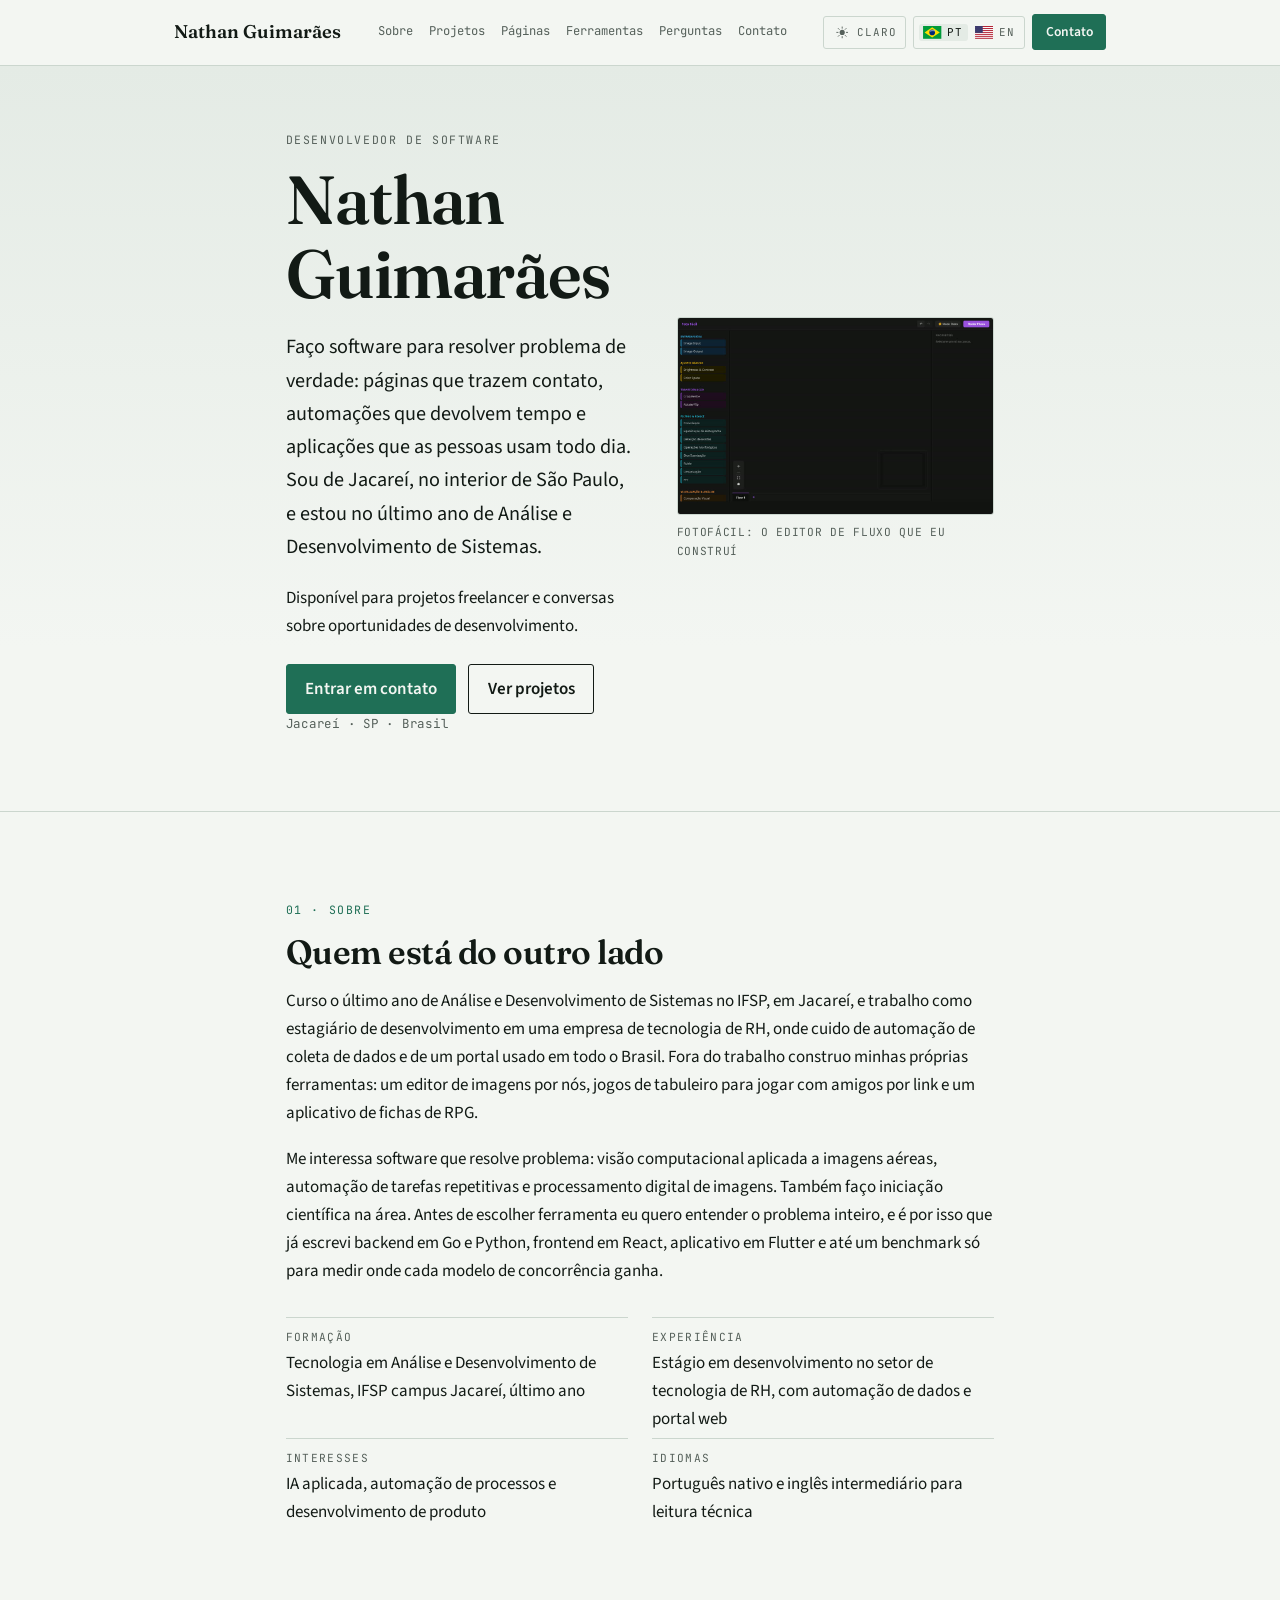
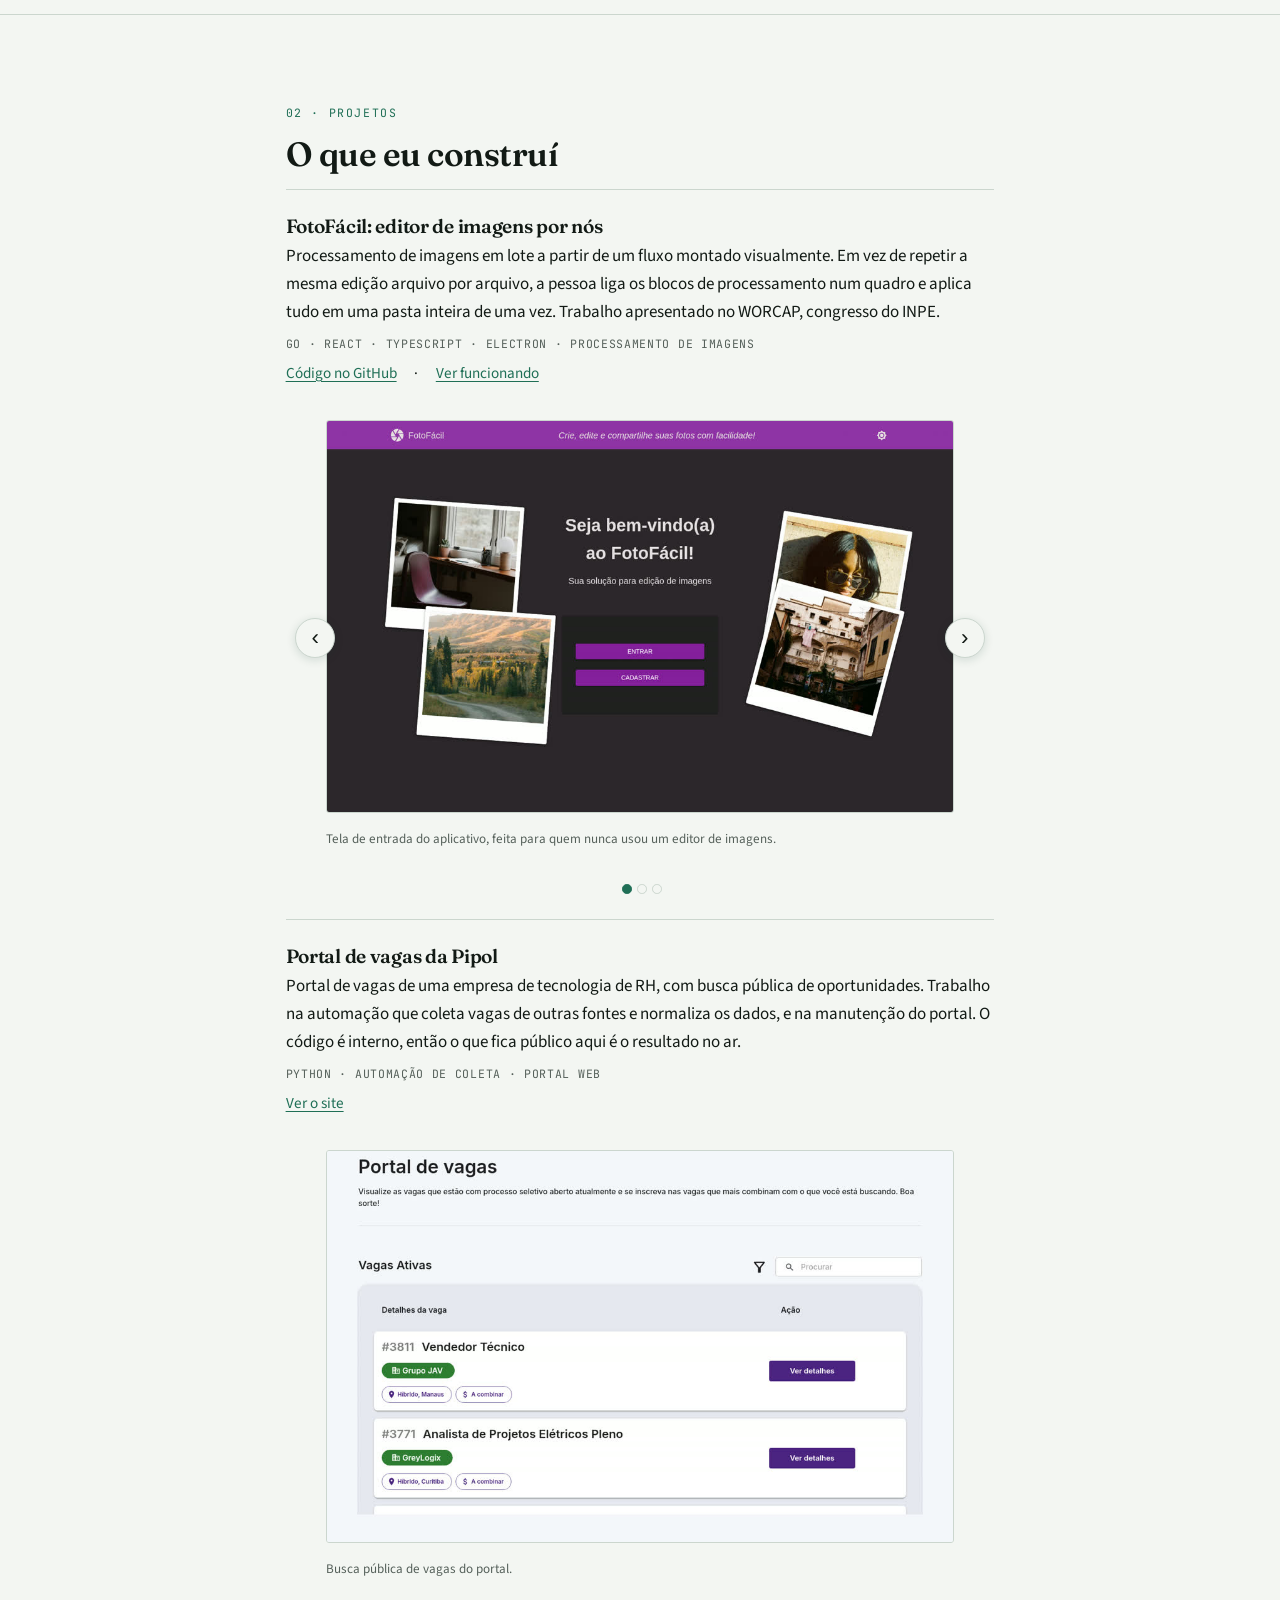
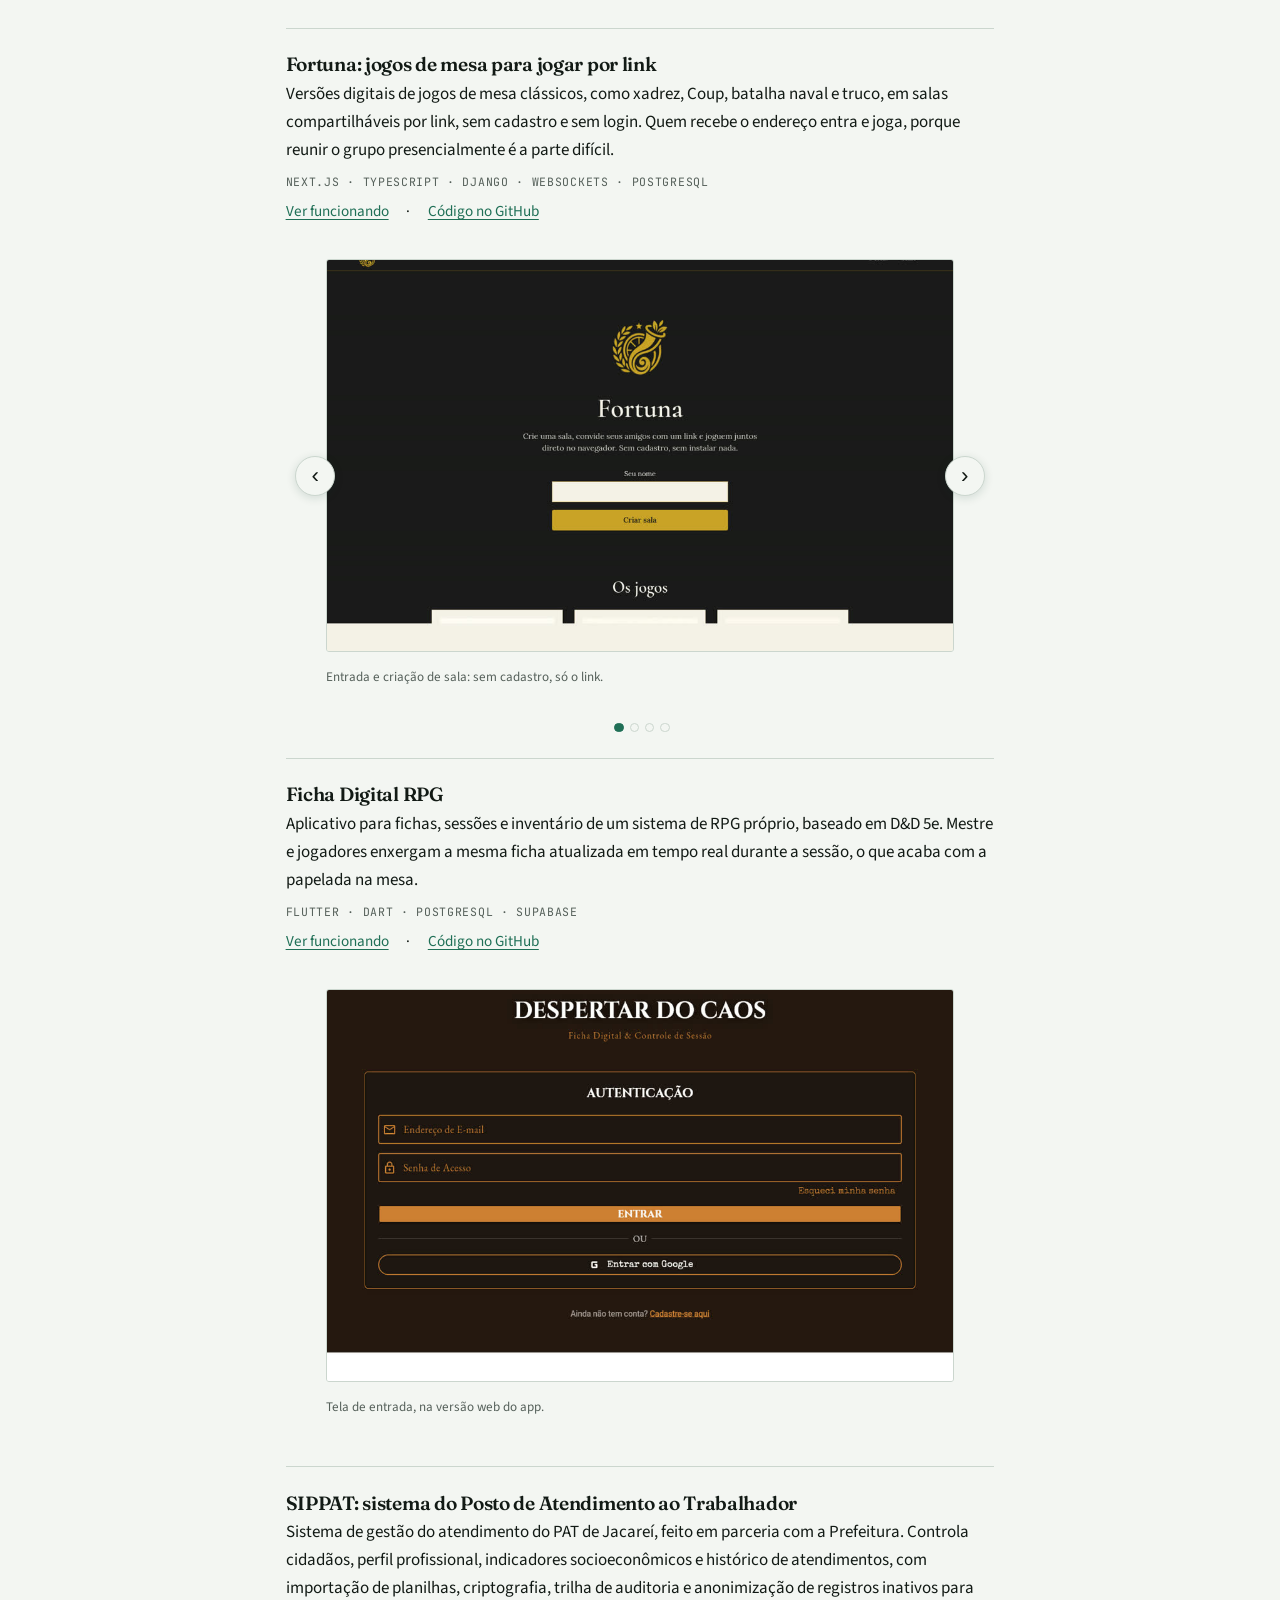
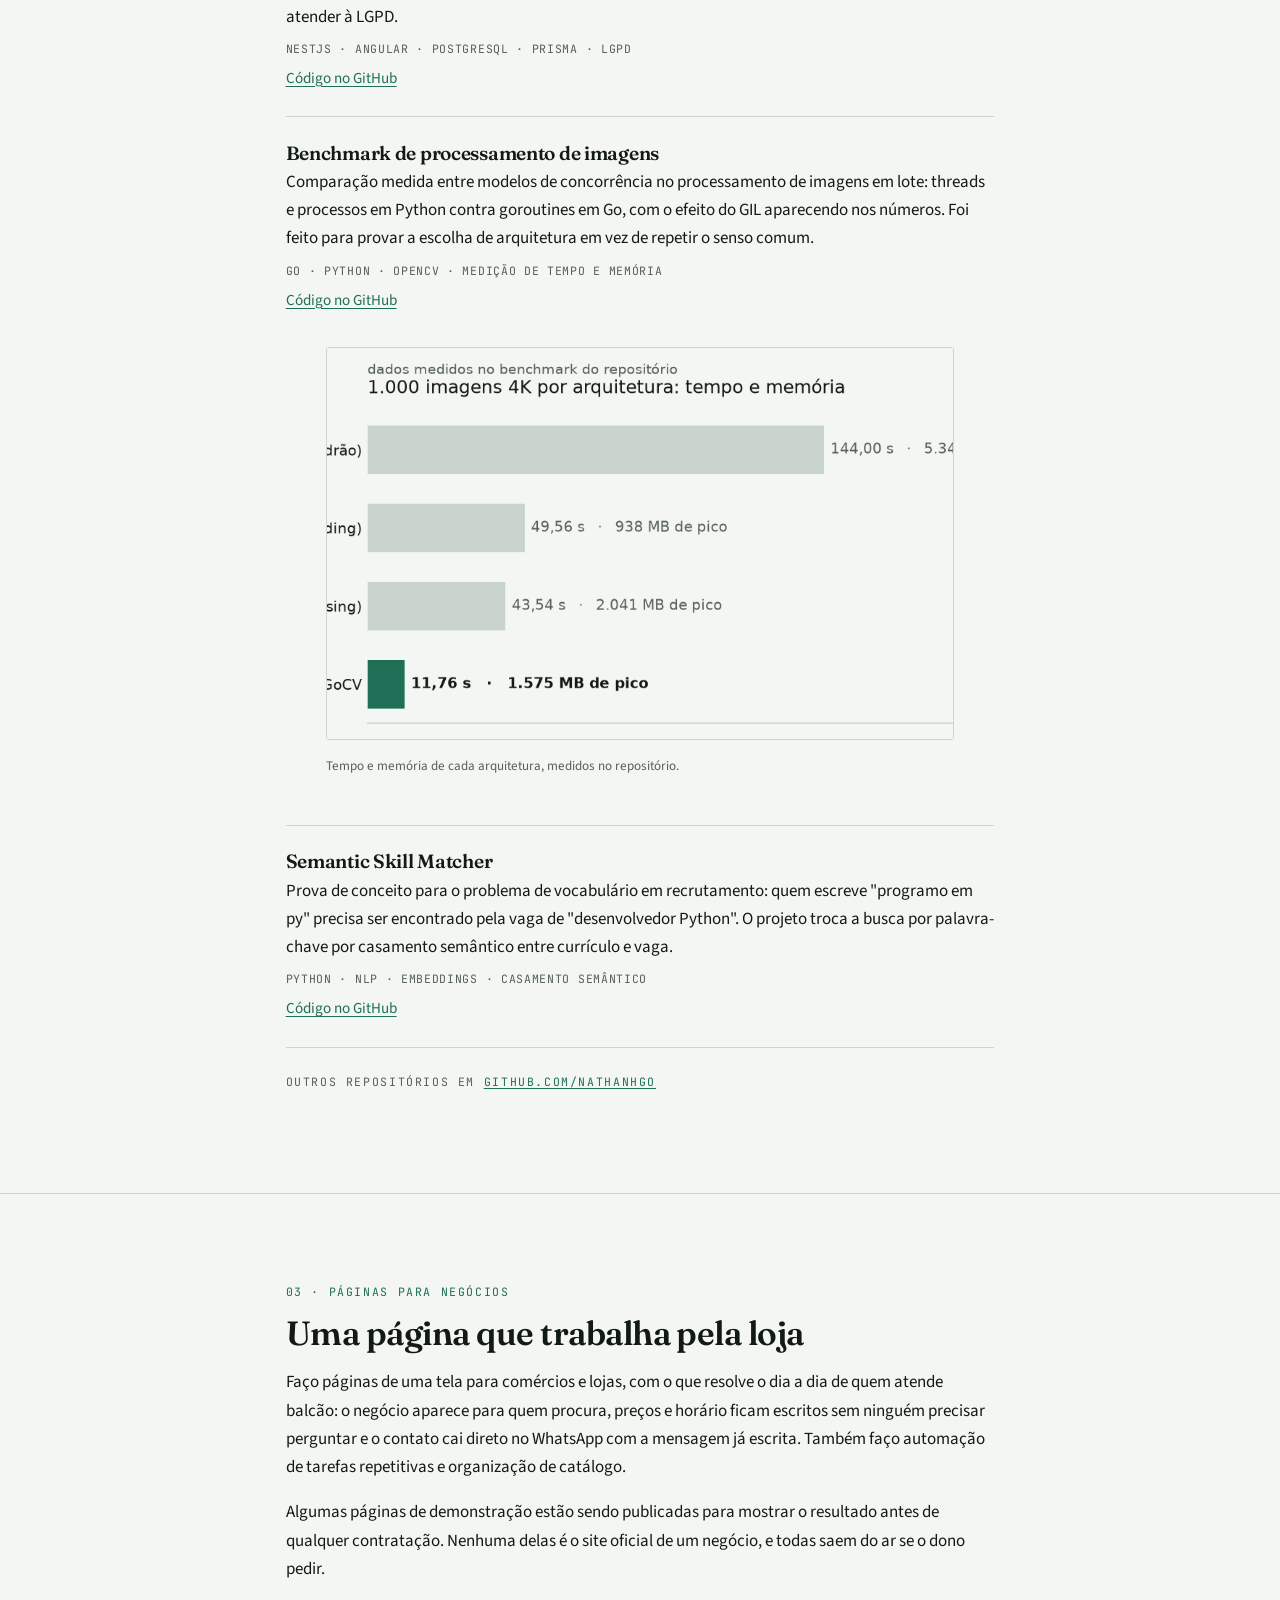
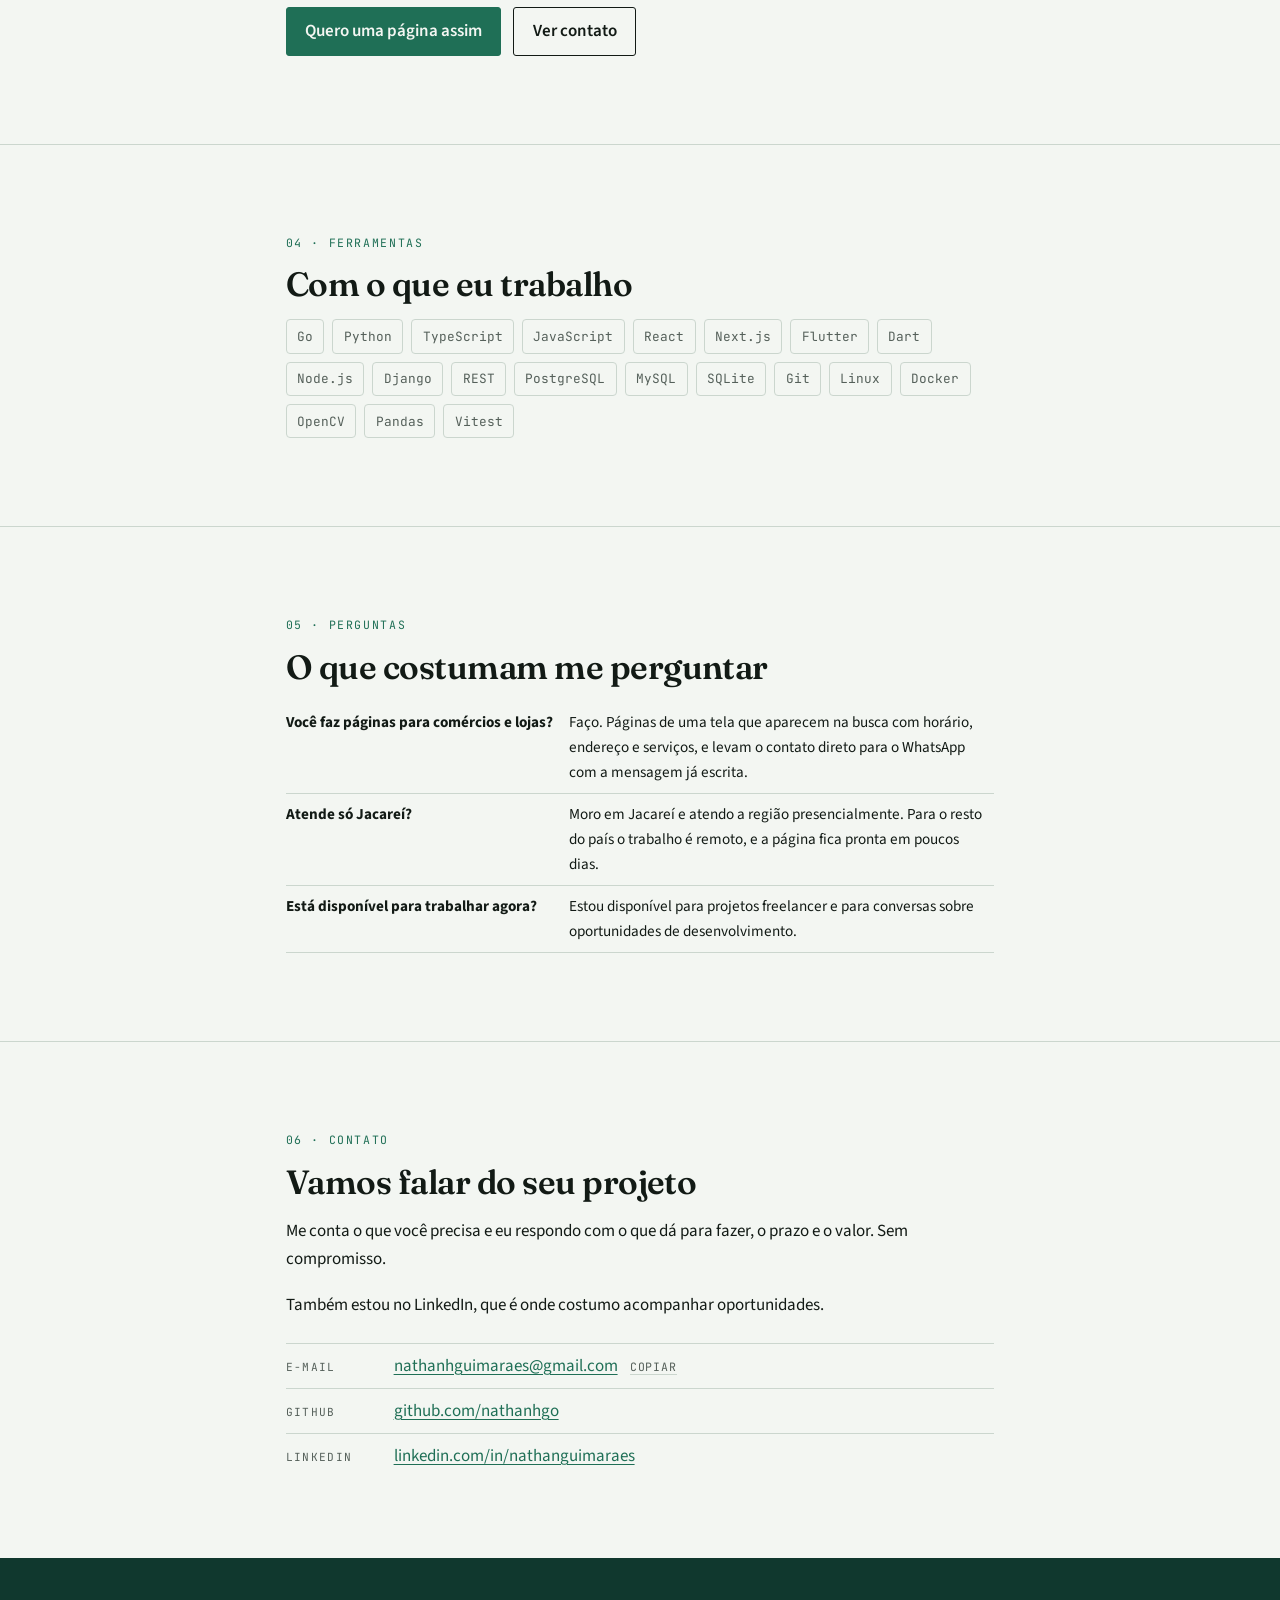
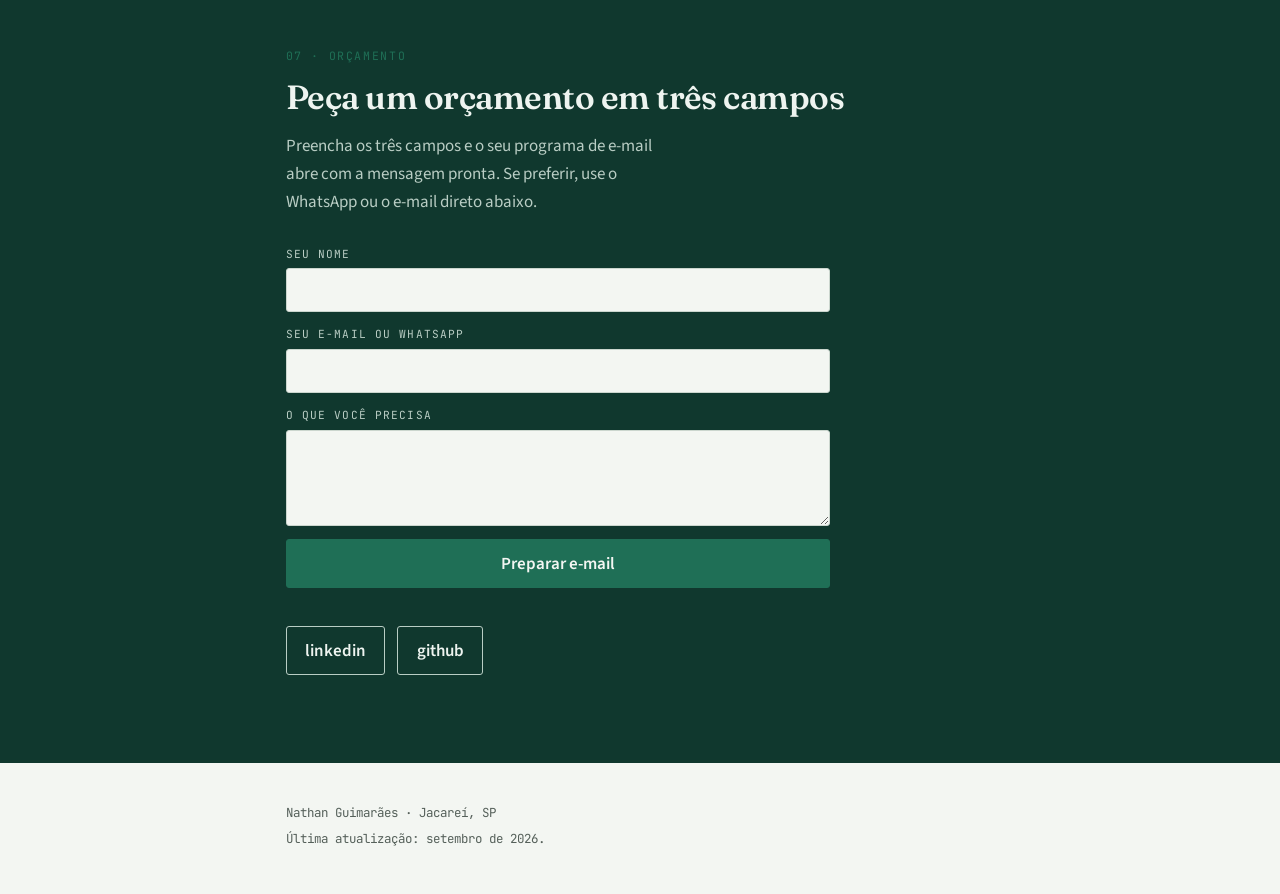
==== commit 359f7133: "seo: dados estruturados, cartao de compartilhamento e perguntas frequentes" ====
--- a/index.html
+++ b/index.html
@@ -4,14 +4,24 @@
   <meta charset="utf-8">
   <meta name="viewport" content="width=device-width, initial-scale=1">
   <title data-i18n="meta.titulo">Nathan Guimarães | desenvolvedor de software em Jacareí</title>
-  <meta name="description" content="Desenvolvedor de software em Jacareí, SP. Páginas que trazem contato, automação de tarefas repetitivas e aplicações web e mobile com Go, Python, TypeScript, React e Flutter.">
+  <meta name="description" content="Desenvolvedor de software em Jacareí, SP. Faço páginas que trazem contato, automação de tarefas e aplicações web e mobile.">
   <meta name="author" content="Nathan Guimarães">
-  <meta name="robots" content="index, follow">
+  <meta name="robots" content="index, follow, max-image-preview:large, max-snippet:-1">
   <meta name="theme-color" content="#10382e">
+  <link rel="canonical" href="https://nathanguimaraes.com.br/">
+  <meta property="og:url" content="https://nathanguimaraes.com.br/">
   <meta property="og:type" content="profile">
   <meta property="og:title" content="Nathan Guimarães | desenvolvedor de software">
   <meta property="og:description" content="Páginas que trazem contato, automação de tarefas repetitivas e aplicações web e mobile.">
-  <meta property="og:image" content="assets/projetos/fotofacil-ui.jpg">
+  <meta property="og:image" content="https://nathanguimaraes.com.br/assets/og-card.png">
+  <meta property="og:image:width" content="1200">
+  <meta property="og:image:height" content="630">
+  <meta property="og:image:alt" content="Nathan Guimarães, desenvolvedor de software em Jacareí">
+  <meta property="og:locale" content="pt_BR">
+  <meta name="twitter:card" content="summary_large_image">
+  <meta name="twitter:title" content="Nathan Guimarães | desenvolvedor de software">
+  <meta name="twitter:description" content="Páginas que trazem contato, automação de tarefas e aplicações web e mobile.">
+  <meta name="twitter:image" content="https://nathanguimaraes.com.br/assets/og-card.png">
   <link rel="icon" href="assets/favicon.svg" type="image/svg+xml">
   <link rel="preconnect" href="https://fonts.googleapis.com">
   <link rel="preconnect" href="https://fonts.gstatic.com" crossorigin>
@@ -19,6 +29,99 @@
   <link rel="stylesheet" href="assets/base.css">
   <script src="assets/idiomas.js" defer></script>
   <script src="assets/main.js" defer></script>
+  <script type="application/ld+json">
+{
+  "@context": "https://schema.org",
+  "@graph": [
+    {
+      "@type": "Person",
+      "@id": "https://nathanguimaraes.com.br/#pessoa",
+      "name": "Nathan Guimarães",
+      "url": "https://nathanguimaraes.com.br/",
+      "jobTitle": "Desenvolvedor de software",
+      "email": "mailto:nathanhguimaraes@gmail.com",
+      "image": "https://nathanguimaraes.com.br/assets/og-card.png",
+      "address": {
+        "@type": "PostalAddress",
+        "addressLocality": "Jacareí",
+        "addressRegion": "SP",
+        "addressCountry": "BR"
+      },
+      "sameAs": [
+        "https://github.com/nathanhgo",
+        "https://www.linkedin.com/in/nathanguimaraes"
+      ],
+      "knowsAbout": [
+        "desenvolvimento web",
+        "Go",
+        "Python",
+        "TypeScript",
+        "React",
+        "Flutter",
+        "processamento de imagens",
+        "automação de tarefas",
+        "presença digital para comércio local"
+      ],
+      "alumniOf": {
+        "@type": "CollegeOrUniversity",
+        "name": "Instituto Federal de São Paulo"
+      }
+    },
+    {
+      "@type": "WebSite",
+      "@id": "https://nathanguimaraes.com.br/#site",
+      "url": "https://nathanguimaraes.com.br/",
+      "name": "Nathan Guimarães",
+      "inLanguage": "pt-BR",
+      "publisher": {
+        "@id": "https://nathanguimaraes.com.br/#pessoa"
+      }
+    },
+    {
+      "@type": "ProfilePage",
+      "@id": "https://nathanguimaraes.com.br/#pagina",
+      "url": "https://nathanguimaraes.com.br/",
+      "name": "Nathan Guimarães | desenvolvedor de software em Jacareí",
+      "isPartOf": {
+        "@id": "https://nathanguimaraes.com.br/#site"
+      },
+      "about": {
+        "@id": "https://nathanguimaraes.com.br/#pessoa"
+      }
+    },
+    {
+      "@type": "FAQPage",
+      "@id": "https://nathanguimaraes.com.br/#faq",
+      "mainEntity": [
+        {
+          "@type": "Question",
+          "name": "Você faz páginas para comércios e lojas?",
+          "acceptedAnswer": {
+            "@type": "Answer",
+            "text": "Faço. Páginas de uma tela que aparecem na busca com horário, endereço e serviços, e levam o contato direto para o WhatsApp com a mensagem já escrita."
+          }
+        },
+        {
+          "@type": "Question",
+          "name": "Atende só Jacareí?",
+          "acceptedAnswer": {
+            "@type": "Answer",
+            "text": "Moro em Jacareí e atendo a região presencialmente. Para o resto do país o trabalho é remoto, e a página fica pronta em poucos dias."
+          }
+        },
+        {
+          "@type": "Question",
+          "name": "Está disponível para trabalhar agora?",
+          "acceptedAnswer": {
+            "@type": "Answer",
+            "text": "Estou disponível para projetos freelancer e para conversas sobre oportunidades de desenvolvimento."
+          }
+        }
+      ]
+    }
+  ]
+}
+  </script>
 </head>
 <body>
   <header class="topo">
@@ -29,6 +132,7 @@
         <a href="#projetos" data-i18n="nav.projetos">Projetos</a>
         <a href="#paginas" data-i18n="nav.paginas">Páginas</a>
         <a href="#ferramentas" data-i18n="nav.ferramentas">Ferramentas</a>
+        <a href="#perguntas" data-i18n="nav.perguntas">Perguntas</a>
         <a href="#contato" data-i18n="nav.contato">Contato</a>
       </nav>
       <div class="controles">
@@ -264,9 +368,21 @@
       </div>
     </section>
 
+    <section class="section" id="perguntas">
+      <div class="wrap">
+        <span class="num" data-i18n="faq.num">05 · perguntas</span>
+        <h2 data-anima data-i18n="faq.titulo">O que costumam me perguntar</h2>
+        <table class="simples">
+          <tr><th data-i18n="faq.q1">Você faz páginas para comércios e lojas?</th><td data-i18n="faq.a1">Faço. Páginas de uma tela que aparecem na busca com horário, endereço e serviços, e levam o contato direto para o WhatsApp com a mensagem já escrita.</td></tr>
+          <tr><th data-i18n="faq.q2">Atende só Jacareí?</th><td data-i18n="faq.a2">Moro em Jacareí e atendo a região presencialmente. Para o resto do país o trabalho é remoto, e a página fica pronta em poucos dias.</td></tr>
+          <tr><th data-i18n="faq.q3">Está disponível para trabalhar agora?</th><td data-i18n="faq.a3">Estou disponível para projetos freelancer e para conversas sobre oportunidades de desenvolvimento.</td></tr>
+        </table>
+      </div>
+    </section>
+
     <section class="section" id="contato">
       <div class="wrap">
-        <span class="num" data-i18n="cont.num">05 · contato</span>
+        <span class="num" data-i18n="cont.num">06 · contato</span>
         <h2 data-anima data-i18n="cont.titulo">Vamos falar do seu projeto</h2>
         <p data-anima data-i18n="cont.p1">Me conta o que você precisa e eu respondo com o que dá para fazer, o prazo e o valor. Sem compromisso.</p>
         <p data-anima data-i18n="cont.p2">Também estou no LinkedIn, que é onde costumo acompanhar oportunidades.</p>
@@ -283,7 +399,7 @@
 
     <section class="cta" id="orcamento">
       <div class="wrap">
-        <span class="num" data-i18n="form.rotulo">06 · orçamento</span>
+        <span class="num" data-i18n="form.rotulo">07 · orçamento</span>
         <h2 data-anima data-i18n="form.titulo">Peça um orçamento em três campos</h2>
         <p data-i18n="form.p">Preencha os três campos e o seu programa de e-mail abre com a mensagem pronta. Se preferir, use o WhatsApp ou o e-mail direto abaixo.</p>
         <form class="form-contato" data-form action="mailto:nathanhguimaraes@gmail.com" method="post" enctype="text/plain">
--- a/assets/base.css
+++ b/assets/base.css
@@ -122,6 +122,7 @@
 .vitrine { margin: 0; }
 .vitrine img { cursor: zoom-in; width: 100%; aspect-ratio: 16 / 10; height: auto; object-fit: cover; object-position: left top;
   border: 1px solid var(--rule); border-radius: var(--radius); display: block; }
+html[data-tema="escuro"] .vitrine img, html[data-tema="escuro"] .carrossel img { border-color: var(--accent); }
 .vitrine figcaption { font-family: var(--font-mono); font-size: .7rem; letter-spacing: .06em; color: var(--ink-soft);
   margin-top: .5rem; text-transform: uppercase; }
 
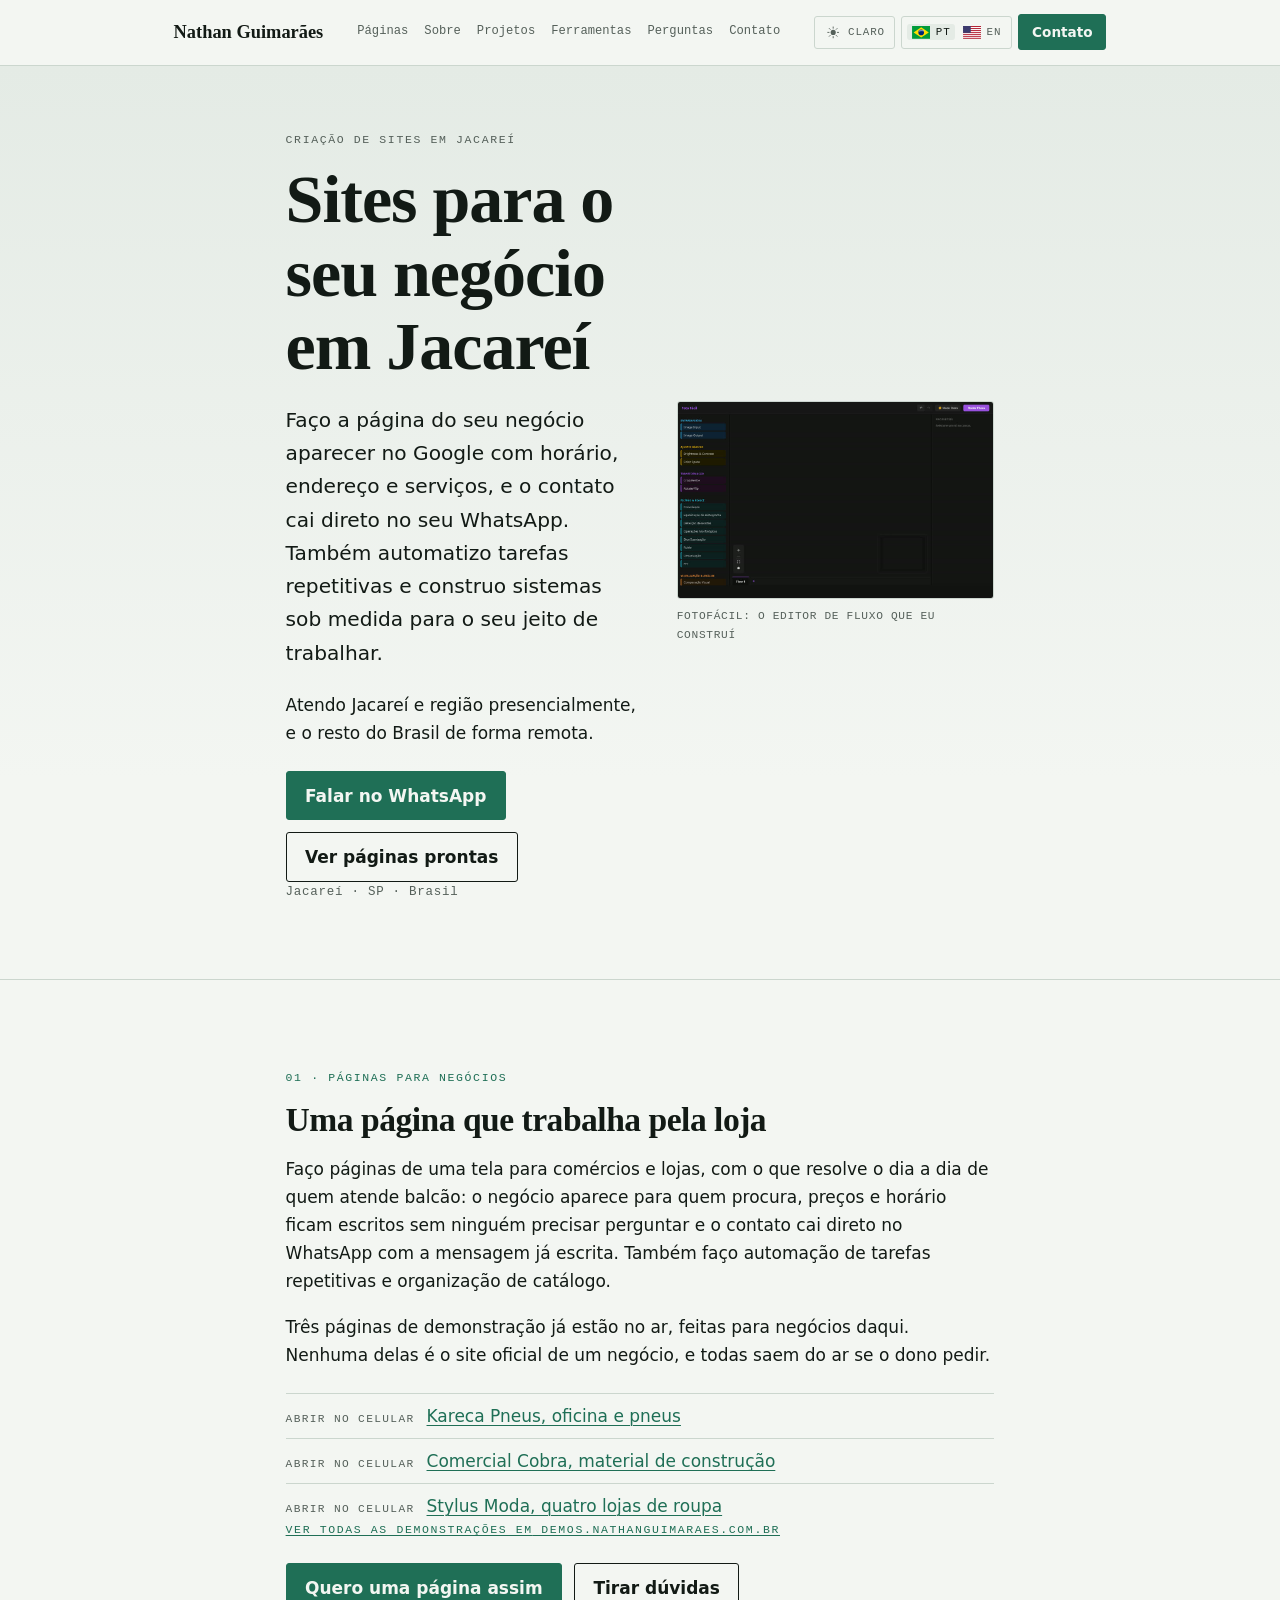
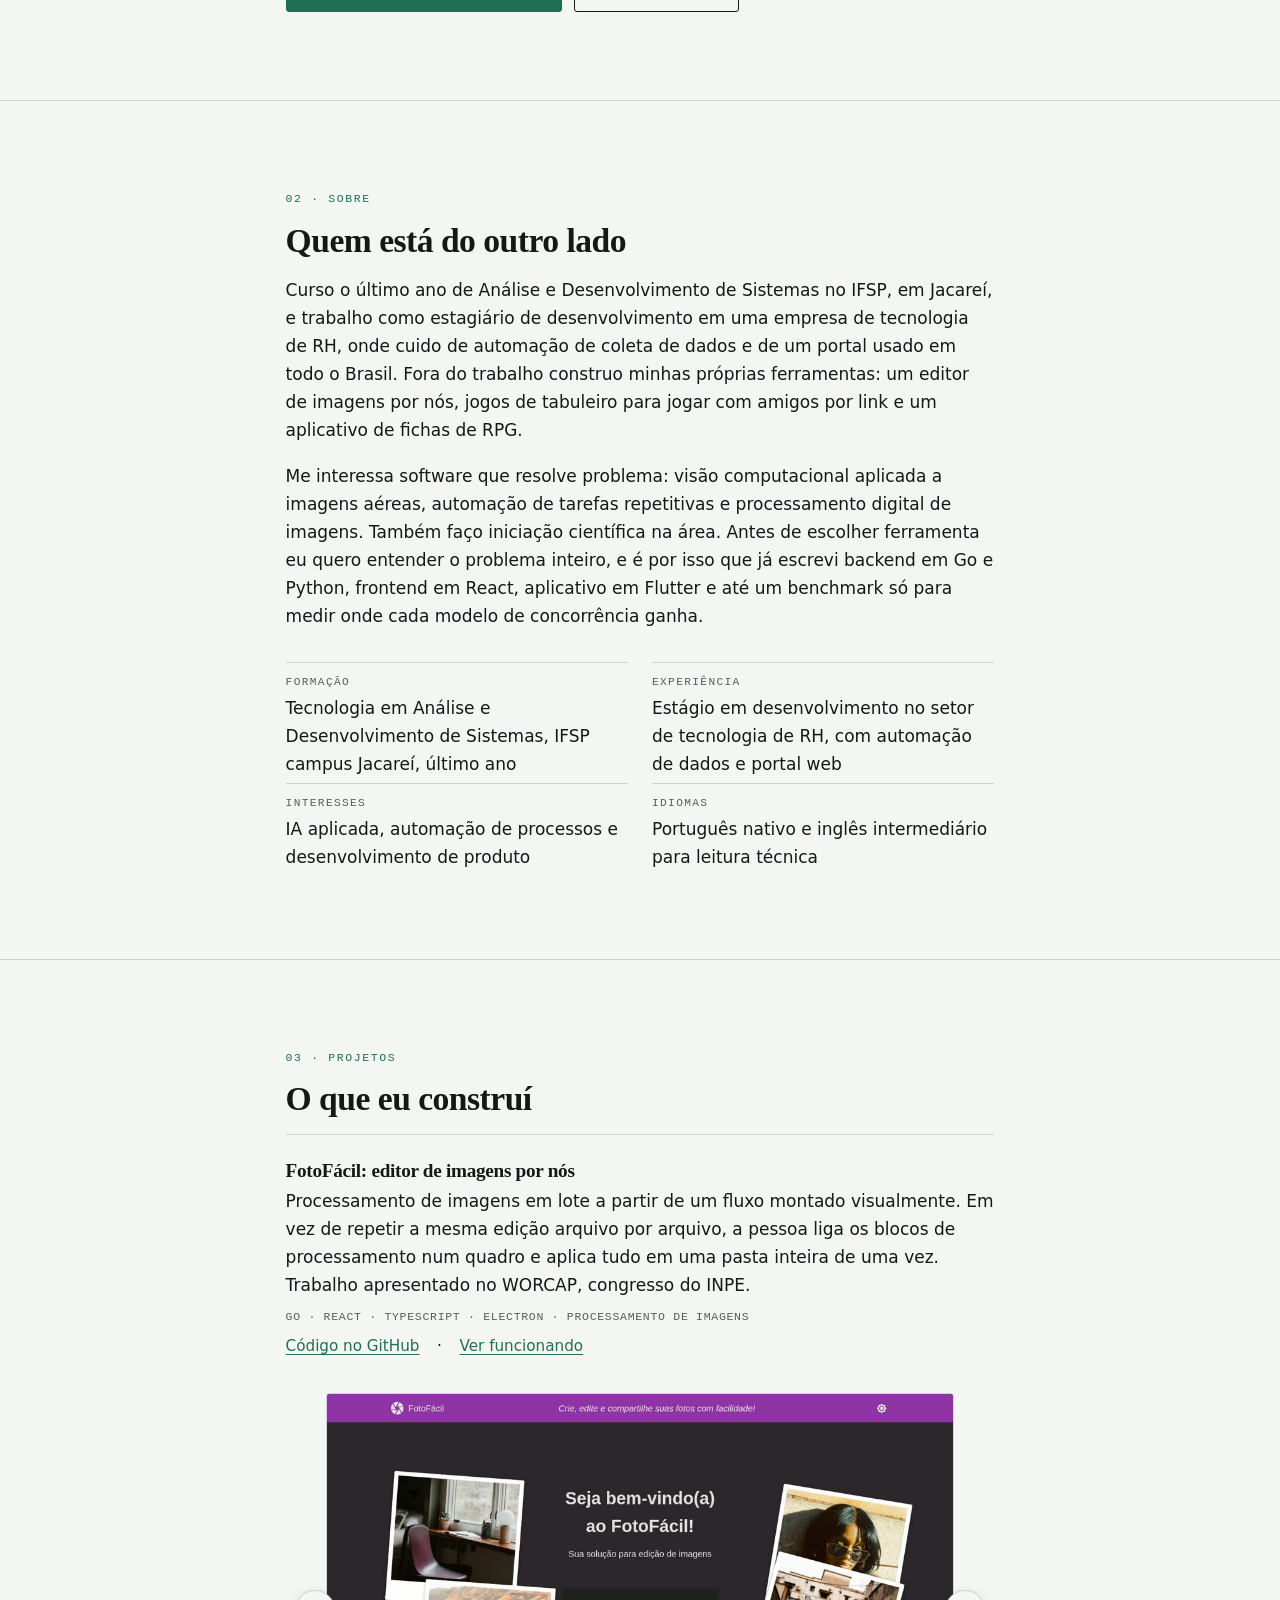
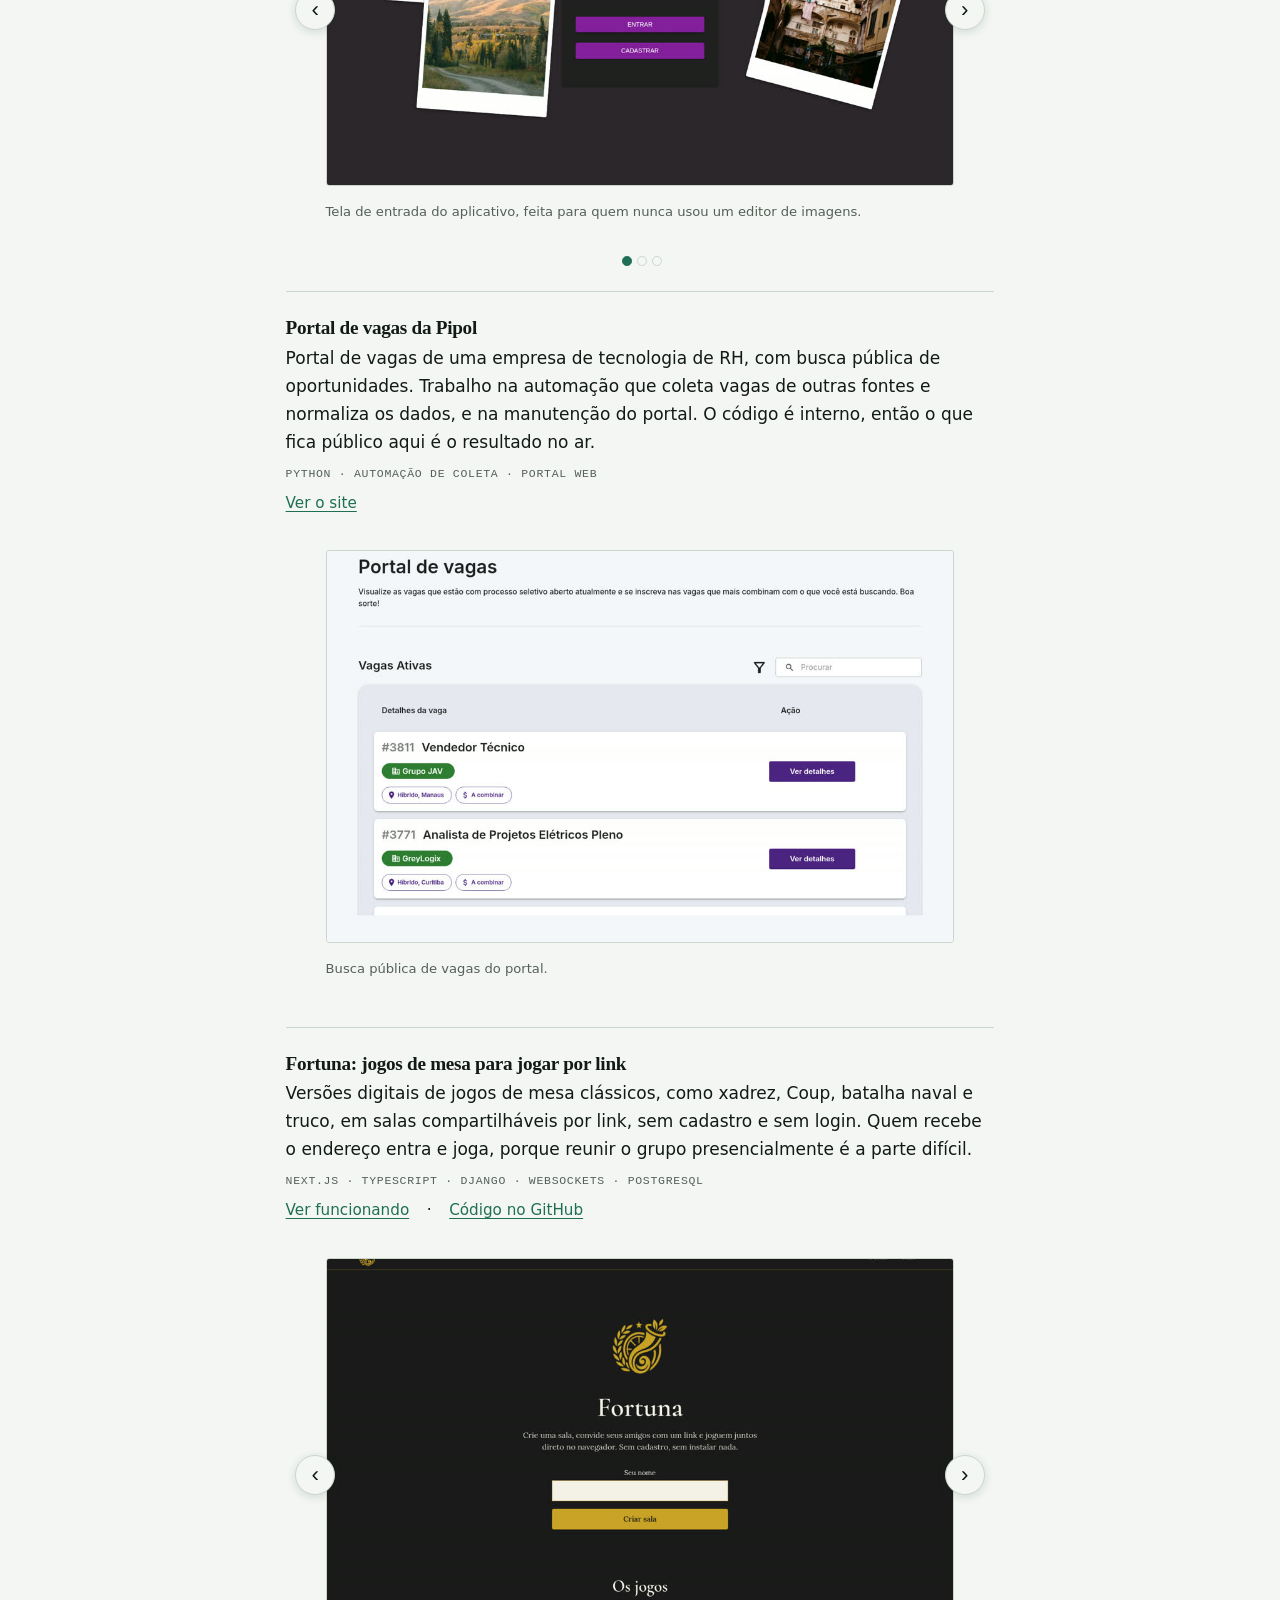
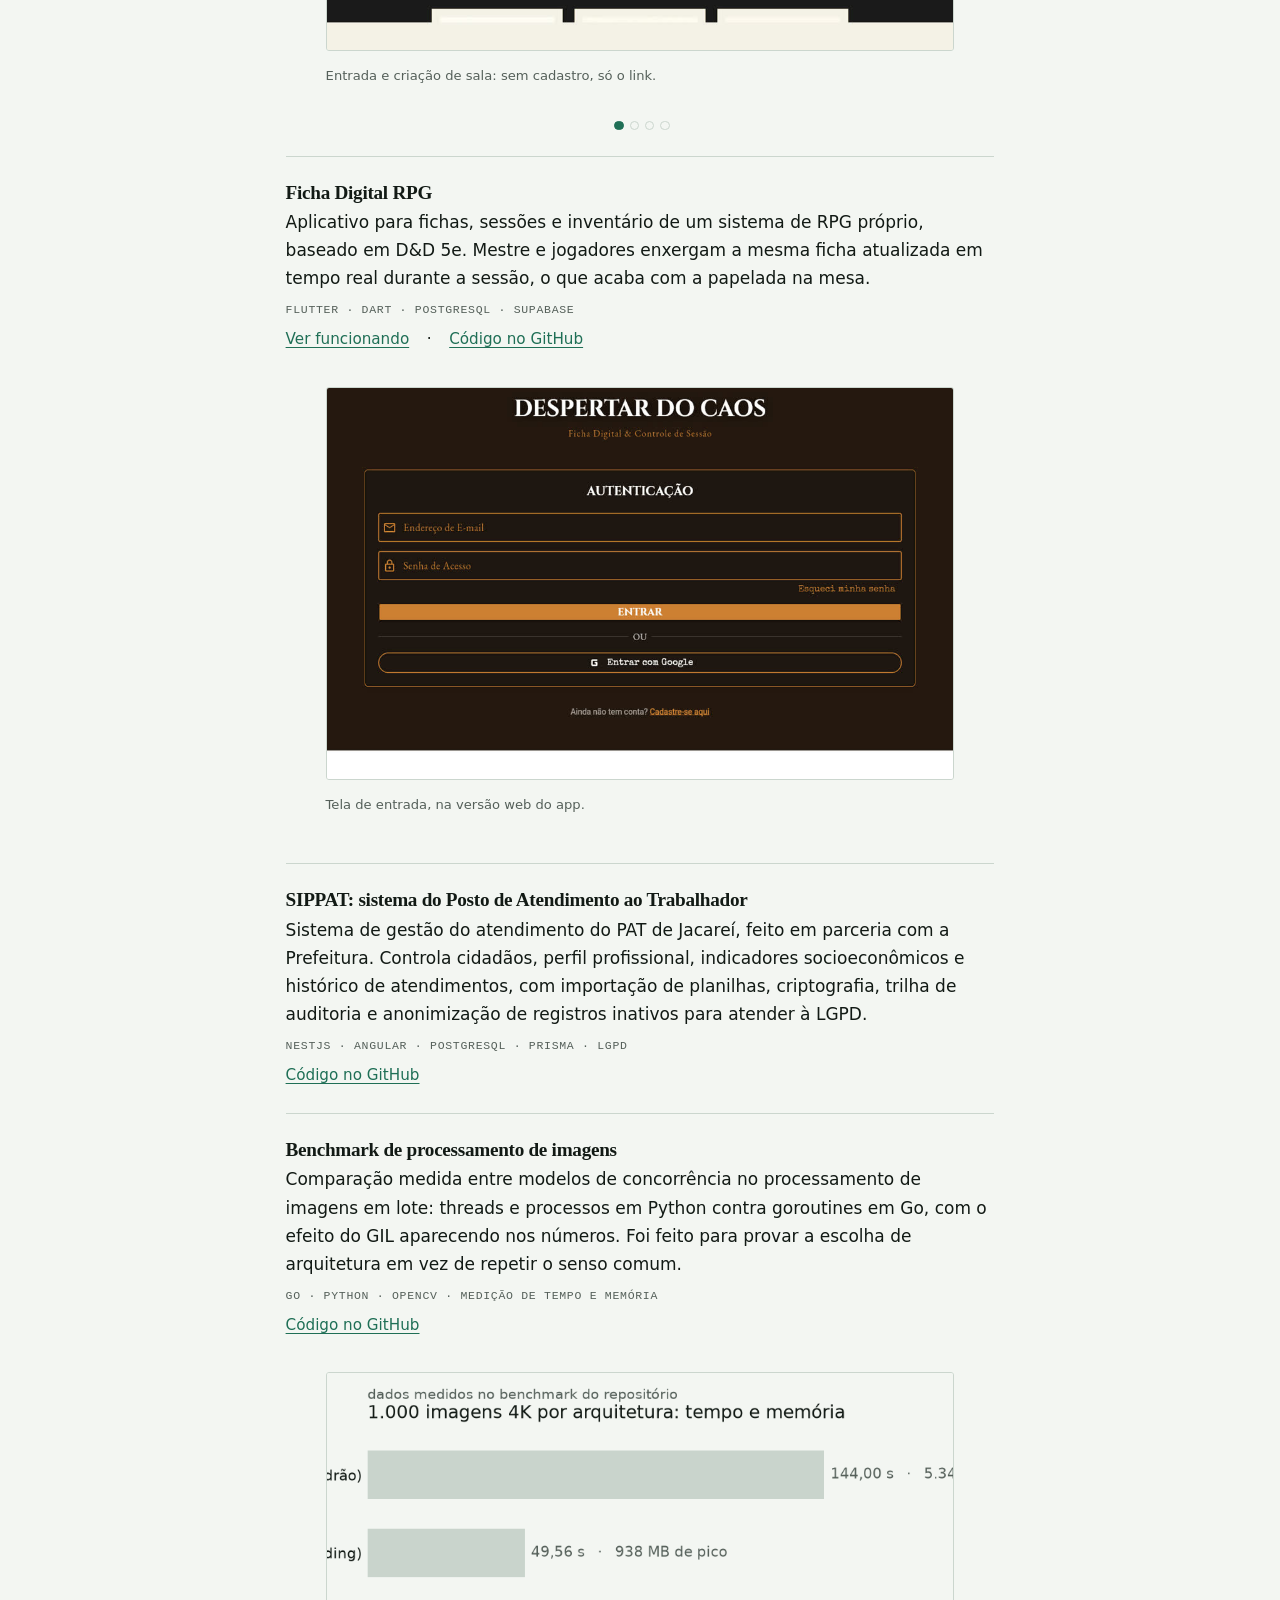
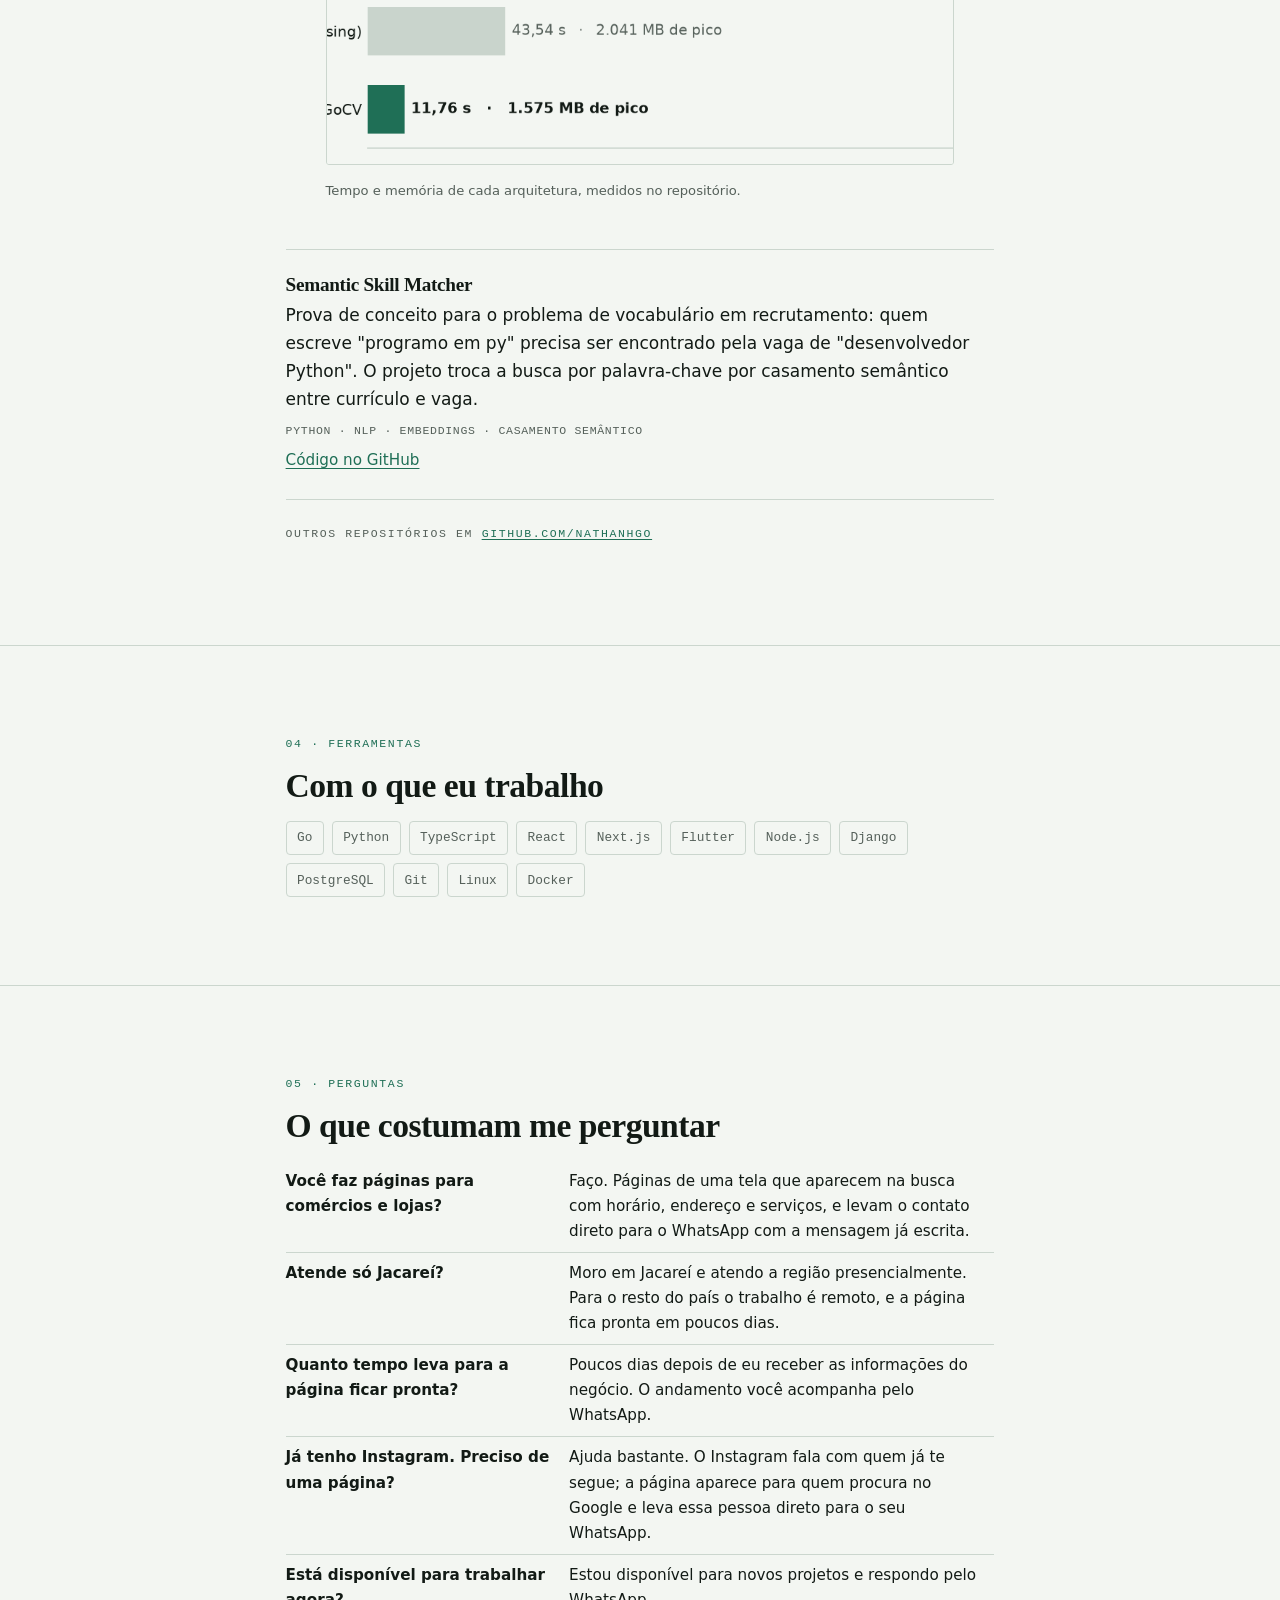
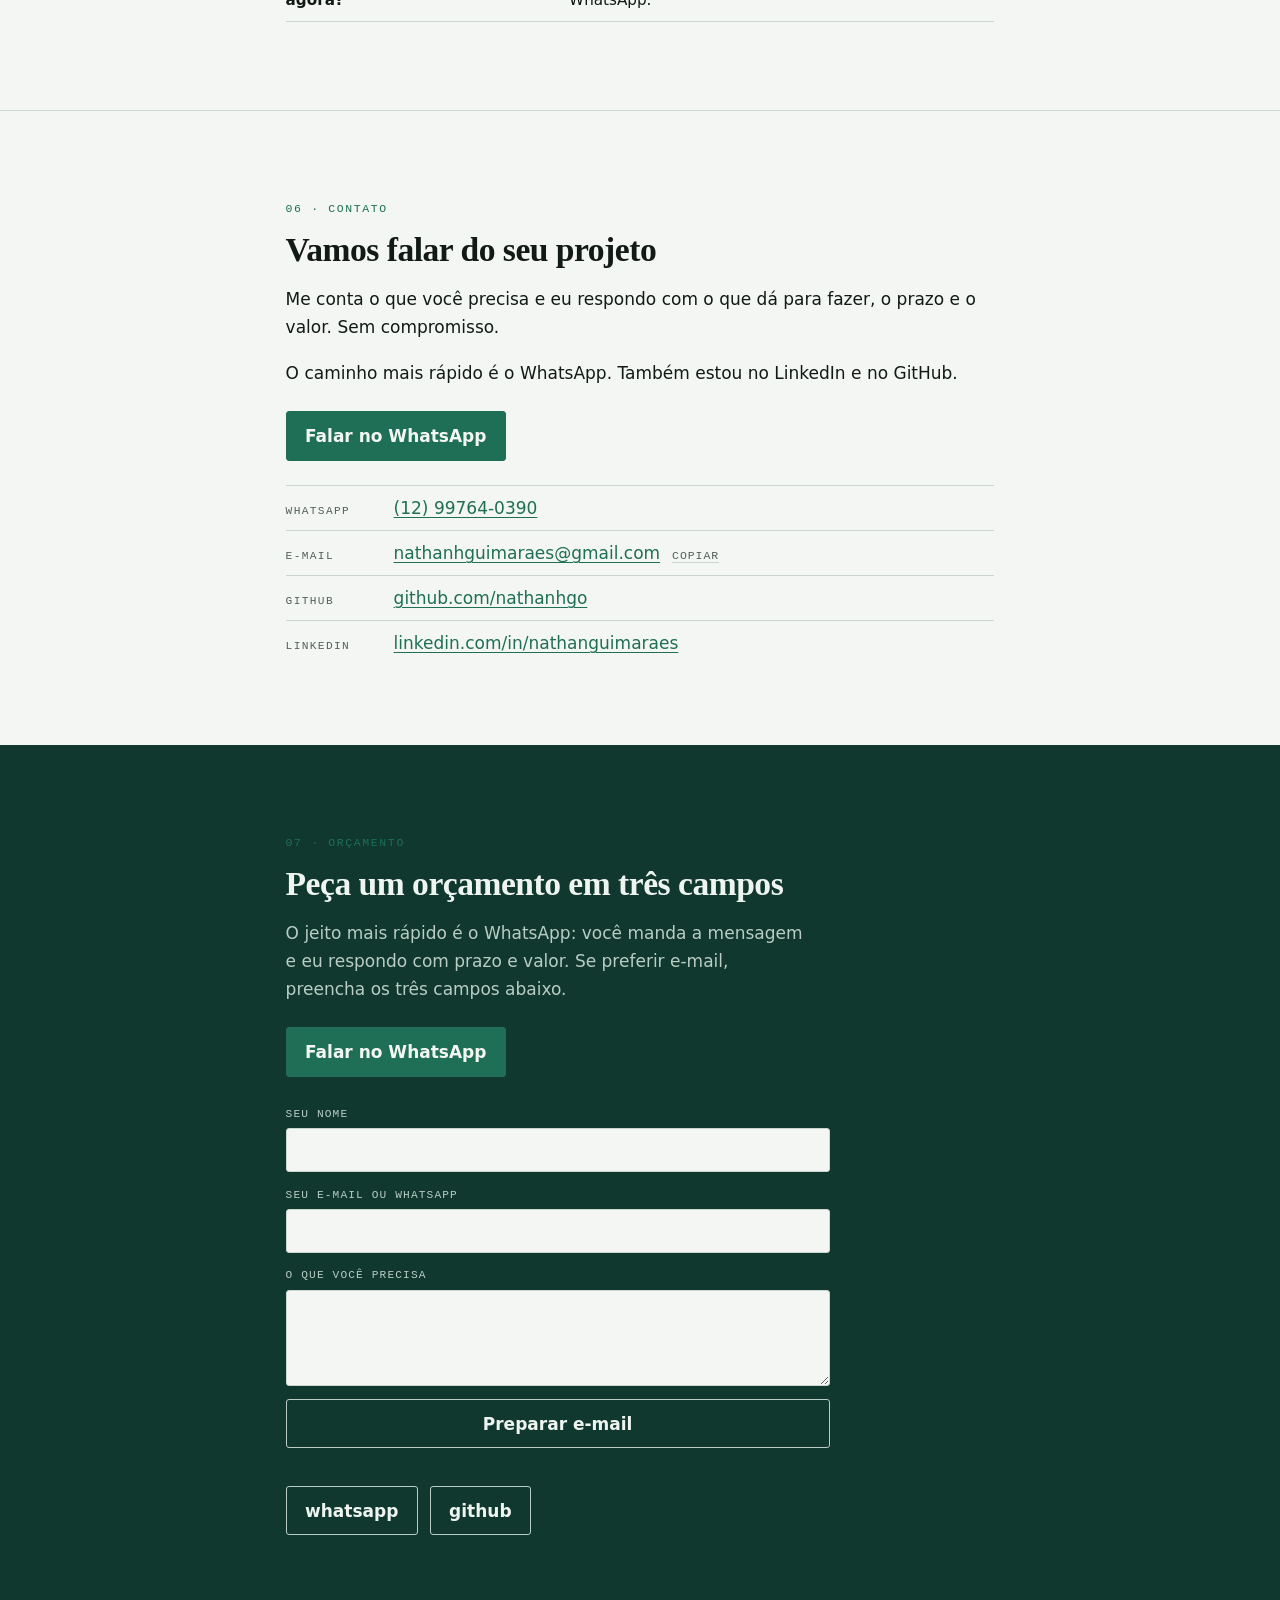
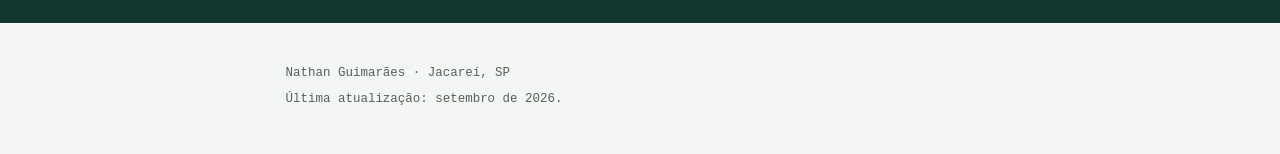
==== commit efb51965: "Sell to local businesses: WhatsApp CTA, demo links and local search intent - WhatsApp as the primary" ====
--- a/index.html
+++ b/index.html
@@ -3,29 +3,29 @@
 <head>
   <meta charset="utf-8">
   <meta name="viewport" content="width=device-width, initial-scale=1">
-  <title data-i18n="meta.titulo">Nathan Guimarães | desenvolvedor de software em Jacareí</title>
-  <meta name="description" content="Desenvolvedor de software em Jacareí, SP. Faço páginas que trazem contato, automação de tarefas e aplicações web e mobile.">
+  <title data-i18n="meta.titulo">Criação de sites e automação em Jacareí | Nathan Guimarães</title>
+  <meta name="description" content="Criação de sites para comércios e lojas de Jacareí, SP: a página aparece na busca com horário, endereço e serviços, e o contato cai direto no seu WhatsApp. Também faço automação de tarefas e sistemas sob medida.">
   <meta name="author" content="Nathan Guimarães">
   <meta name="robots" content="index, follow, max-image-preview:large, max-snippet:-1">
   <meta name="theme-color" content="#10382e">
   <link rel="canonical" href="https://nathanguimaraes.com.br/">
   <meta property="og:url" content="https://nathanguimaraes.com.br/">
   <meta property="og:type" content="profile">
-  <meta property="og:title" content="Nathan Guimarães | desenvolvedor de software">
-  <meta property="og:description" content="Páginas que trazem contato, automação de tarefas repetitivas e aplicações web e mobile.">
+  <meta property="og:site_name" content="Nathan Guimarães">
+  <meta property="og:title" content="Criação de sites e automação em Jacareí | Nathan Guimarães">
+  <meta property="og:description" content="A página do seu negócio aparecendo na busca do Google, com o contato caindo direto no WhatsApp.">
   <meta property="og:image" content="https://nathanguimaraes.com.br/assets/og-card.png">
+  <meta property="og:image:type" content="image/png">
   <meta property="og:image:width" content="1200">
   <meta property="og:image:height" content="630">
   <meta property="og:image:alt" content="Nathan Guimarães, desenvolvedor de software em Jacareí">
   <meta property="og:locale" content="pt_BR">
   <meta name="twitter:card" content="summary_large_image">
-  <meta name="twitter:title" content="Nathan Guimarães | desenvolvedor de software">
-  <meta name="twitter:description" content="Páginas que trazem contato, automação de tarefas e aplicações web e mobile.">
+  <meta name="twitter:title" content="Criação de sites e automação em Jacareí | Nathan Guimarães">
+  <meta name="twitter:description" content="A página do seu negócio aparecendo na busca do Google, com o contato caindo direto no WhatsApp.">
   <meta name="twitter:image" content="https://nathanguimaraes.com.br/assets/og-card.png">
+  <meta name="twitter:image:alt" content="Nathan Guimarães, criação de sites em Jacareí">
   <link rel="icon" href="assets/favicon.svg" type="image/svg+xml">
-  <link rel="preconnect" href="https://fonts.googleapis.com">
-  <link rel="preconnect" href="https://fonts.gstatic.com" crossorigin>
-  <link rel="stylesheet" href="https://fonts.googleapis.com/css2?family=Fraunces:opsz,wght@9..144,400;9..144,600&family=Source+Sans+3:wght@400;600&family=JetBrains+Mono:wght@400;500&display=swap">
   <link rel="stylesheet" href="assets/base.css">
   <script src="assets/idiomas.js" defer></script>
   <script src="assets/main.js" defer></script>
@@ -40,6 +40,11 @@
       "url": "https://nathanguimaraes.com.br/",
       "jobTitle": "Desenvolvedor de software",
       "email": "mailto:nathanhguimaraes@gmail.com",
+      "telephone": "+55 12 99764-0390",
+      "areaServed": {
+        "@type": "City",
+        "name": "Jacareí"
+      },
       "image": "https://nathanguimaraes.com.br/assets/og-card.png",
       "address": {
         "@type": "PostalAddress",
@@ -68,6 +73,20 @@
       }
     },
     {
+      "@type": "Service",
+      "@id": "https://nathanguimaraes.com.br/#servico",
+      "name": "Criação de sites para comércio local",
+      "serviceType": "Criação de sites e páginas para comércios e lojas",
+      "description": "Páginas de uma tela para comércios e lojas, com horário, endereço e serviços visíveis na busca do Google, e contato direto no WhatsApp.",
+      "provider": {
+        "@id": "https://nathanguimaraes.com.br/#pessoa"
+      },
+      "areaServed": {
+        "@type": "City",
+        "name": "Jacareí"
+      }
+    },
+    {
       "@type": "WebSite",
       "@id": "https://nathanguimaraes.com.br/#site",
       "url": "https://nathanguimaraes.com.br/",
@@ -81,7 +100,7 @@
       "@type": "ProfilePage",
       "@id": "https://nathanguimaraes.com.br/#pagina",
       "url": "https://nathanguimaraes.com.br/",
-      "name": "Nathan Guimarães | desenvolvedor de software em Jacareí",
+      "name": "Criação de sites e automação em Jacareí | Nathan Guimarães",
       "isPartOf": {
         "@id": "https://nathanguimaraes.com.br/#site"
       },
@@ -111,6 +130,22 @@
         },
         {
           "@type": "Question",
+          "name": "Quanto tempo leva para a página ficar pronta?",
+          "acceptedAnswer": {
+            "@type": "Answer",
+            "text": "Poucos dias depois de eu receber as informações do negócio. O andamento você acompanha pelo WhatsApp."
+          }
+        },
+        {
+          "@type": "Question",
+          "name": "Já tenho Instagram. Preciso de uma página?",
+          "acceptedAnswer": {
+            "@type": "Answer",
+            "text": "Ajuda bastante. O Instagram fala com quem já te segue; a página aparece para quem procura no Google e leva essa pessoa direto para o seu WhatsApp."
+          }
+        },
+        {
+          "@type": "Question",
           "name": "Está disponível para trabalhar agora?",
           "acceptedAnswer": {
             "@type": "Answer",
@@ -128,9 +163,9 @@
     <div class="wrap">
       <a class="marca" href="#topo">Nathan Guimarães</a>
       <nav aria-label="Seções do site">
+        <a href="#paginas" data-i18n="nav.paginas">Páginas</a>
         <a href="#sobre" data-i18n="nav.sobre">Sobre</a>
         <a href="#projetos" data-i18n="nav.projetos">Projetos</a>
-        <a href="#paginas" data-i18n="nav.paginas">Páginas</a>
         <a href="#ferramentas" data-i18n="nav.ferramentas">Ferramentas</a>
         <a href="#perguntas" data-i18n="nav.perguntas">Perguntas</a>
         <a href="#contato" data-i18n="nav.contato">Contato</a>
@@ -152,26 +187,45 @@
     <section class="hero" id="topo">
       <div class="wrap grid">
         <div>
-          <p class="label" data-i18n="hero.rotulo">desenvolvedor de software</p>
-          <h1 data-anima>Nathan Guimarães</h1>
-          <p class="lead" data-anima data-i18n="hero.lead">Faço software para resolver problema de verdade: páginas que trazem contato, automações que devolvem tempo e aplicações que as pessoas usam todo dia. Sou de Jacareí, no interior de São Paulo, e estou no último ano de Análise e Desenvolvimento de Sistemas.</p>
-          <p data-anima data-i18n="hero.disponivel">Disponível para projetos freelancer e conversas sobre oportunidades de desenvolvimento.</p>
+          <p class="label" data-i18n="hero.rotulo">criação de sites em Jacareí</p>
+          <h1 data-anima data-i18n="hero.titulo">Sites para o seu negócio em Jacareí</h1>
+          <p class="lead" data-anima data-i18n="hero.lead">Faço a página do seu negócio aparecer no Google com horário, endereço e serviços, e o contato cai direto no seu WhatsApp. Também automatizo tarefas repetitivas e construo sistemas sob medida para o seu jeito de trabalhar.</p>
+          <p data-anima data-i18n="hero.disponivel">Atendo Jacareí e região presencialmente, e o resto do Brasil de forma remota.</p>
           <div class="acoes" data-anima>
-            <a class="btn" href="#orcamento" data-i18n="hero.cta1">Entrar em contato</a>
-            <a class="btn btn--ghost" href="#projetos" data-i18n="hero.cta2">Ver projetos</a>
+            <a class="btn" href="https://wa.me/5512997640390?text=Ol%C3%A1%2C%20Nathan!%20Vim%20pelo%20seu%20site%20e%20quero%20uma%20p%C3%A1gina%20para%20o%20meu%20neg%C3%B3cio." rel="noopener" data-i18n="hero.cta1">Falar no WhatsApp</a>
+            <a class="btn btn--ghost" href="#paginas" data-i18n="hero.cta2">Ver páginas prontas</a>
           </div>
           <p class="local">Jacareí · SP · Brasil</p>
         </div>
         <figure class="vitrine" data-anima>
-          <img data-zoom src="assets/projetos/fotofacil-ui.jpg" alt="Tela do editor de fluxo do FotoFácil, com a biblioteca de nós à esquerda" width="1000" height="640">
+          <img data-zoom src="assets/projetos/fotofacil-ui.jpg" alt="Tela do editor de fluxo do FotoFácil, com a biblioteca de nós à esquerda" width="1000" height="643">
           <figcaption data-i18n="hero.vitrine">FotoFácil: o editor de fluxo que eu construí</figcaption>
         </figure>
       </div>
     </section>
 
+    <section class="section" id="paginas">
+      <div class="wrap">
+        <span class="num" data-i18n="paginas.num">01 · páginas para negócios</span>
+        <h2 data-anima data-i18n="paginas.titulo">Uma página que trabalha pela loja</h2>
+        <p data-anima data-i18n="paginas.p1">Faço páginas de uma tela para comércios e lojas, com o que resolve o dia a dia de quem atende balcão: o negócio aparece para quem procura, preços e horário ficam escritos sem ninguém precisar perguntar e o contato cai direto no WhatsApp com a mensagem já escrita. Também faço automação de tarefas repetitivas e organização de catálogo.</p>
+        <p data-anima data-i18n="paginas.p2">Três páginas de demonstração já estão no ar, feitas para negócios daqui. Nenhuma delas é o site oficial de um negócio, e todas saem do ar se o dono pedir.</p>
+        <ul class="links-lista" data-anima>
+          <li><span class="rot" data-i18n="paginas.rot.demo">abrir no celular</span><a href="https://demos.nathanguimaraes.com.br/kareca-pneus/" rel="noopener">Kareca Pneus, oficina e pneus</a></li>
+          <li><span class="rot" data-i18n="paginas.rot.demo">abrir no celular</span><a href="https://demos.nathanguimaraes.com.br/comercial-cobra/" rel="noopener">Comercial Cobra, material de construção</a></li>
+          <li><span class="rot" data-i18n="paginas.rot.demo">abrir no celular</span><a href="https://demos.nathanguimaraes.com.br/stylus-moda/" rel="noopener">Stylus Moda, quatro lojas de roupa</a></li>
+        </ul>
+        <p class="label" data-anima><a href="https://demos.nathanguimaraes.com.br/" rel="noopener"><span data-i18n="paginas.todas">ver todas as demonstrações em</span> demos.nathanguimaraes.com.br</a></p>
+        <div class="acoes" data-anima>
+          <a class="btn" href="https://wa.me/5512997640390?text=Ol%C3%A1%2C%20Nathan!%20Vim%20pelo%20seu%20site%20e%20quero%20uma%20p%C3%A1gina%20para%20o%20meu%20neg%C3%B3cio." rel="noopener" data-i18n="paginas.cta1">Quero uma página assim</a>
+          <a class="btn btn--ghost" href="#perguntas" data-i18n="paginas.cta2">Tirar dúvidas</a>
+        </div>
+      </div>
+    </section>
+
     <section class="section" id="sobre">
       <div class="wrap">
-        <span class="num" data-i18n="sobre.num">01 · sobre</span>
+        <span class="num" data-i18n="sobre.num">02 · sobre</span>
         <h2 data-anima data-i18n="sobre.titulo">Quem está do outro lado</h2>
         <p data-anima data-i18n="sobre.p1">Curso o último ano de Análise e Desenvolvimento de Sistemas no IFSP, em Jacareí, e trabalho como estagiário de desenvolvimento em uma empresa de tecnologia de RH, onde cuido de automação de coleta de dados e de um portal usado em todo o Brasil. Fora do trabalho construo minhas próprias ferramentas: um editor de imagens por nós, jogos de tabuleiro para jogar com amigos por link e um aplicativo de fichas de RPG.</p>
         <p data-anima data-i18n="sobre.p2">Me interessa software que resolve problema: visão computacional aplicada a imagens aéreas, automação de tarefas repetitivas e processamento digital de imagens. Também faço iniciação científica na área. Antes de escolher ferramenta eu quero entender o problema inteiro, e é por isso que já escrevi backend em Go e Python, frontend em React, aplicativo em Flutter e até um benchmark só para medir onde cada modelo de concorrência ganha.</p>
@@ -186,32 +240,32 @@
 
     <section class="section" id="projetos">
       <div class="wrap">
-        <span class="num" data-i18n="proj.num">02 · projetos</span>
+        <span class="num" data-i18n="proj.num">03 · projetos</span>
         <h2 data-anima data-i18n="proj.titulo">O que eu construí</h2>
         <ul class="projetos">
         <li data-anima>
           <h3 data-i18n="proj.fotofacil.titulo">proj.fotofacil.titulo</h3>
           <p class="desc" data-i18n="proj.fotofacil.desc">proj.fotofacil.desc</p>
           <p class="meta">Go · React · TypeScript · Electron · processamento de imagens</p>
-          <p class="links"><a href="https://github.com/nathanhgo/foto-facil" data-i18n="proj.link.codigo">Código no GitHub</a> · <a href="https://foto-facil.vercel.app" data-i18n="proj.link.site">Estudo de interface</a></p>
+          <p class="links"><a href="https://github.com/nathanhgo/foto-facil" rel="noopener" data-i18n="proj.link.codigo">Código no GitHub</a> · <a href="https://foto-facil.vercel.app" rel="noopener" data-i18n="proj.link.site">Estudo de interface</a></p>
       <div class="carrossel">
         <div class="quadro">
         <ul class="trilho">
           <li>
             <figure>
-              <img data-zoom src="assets/projetos/fotofacil-boas-vindas.jpg" alt="Tela de entrada do aplicativo, feita para quem nunca usou um editor de imagens." data-i18n-alt="cap.fotofacil.1" loading="lazy" decoding="async">
+              <img data-zoom src="assets/projetos/fotofacil-boas-vindas.jpg" width="1000" height="625" alt="Tela de entrada do aplicativo, feita para quem nunca usou um editor de imagens." data-i18n-alt="cap.fotofacil.1" loading="lazy" decoding="async">
               <figcaption data-i18n="cap.fotofacil.1">Tela de entrada do aplicativo, feita para quem nunca usou um editor de imagens.</figcaption>
             </figure>
           </li>
           <li>
             <figure>
-              <img data-zoom src="assets/projetos/fotofacil-ui.jpg" alt="O editor de fluxo, com a biblioteca de nós à esquerda." data-i18n-alt="cap.fotofacil.2" loading="lazy" decoding="async">
+              <img data-zoom src="assets/projetos/fotofacil-ui.jpg" width="1000" height="643" alt="O editor de fluxo, com a biblioteca de nós à esquerda." data-i18n-alt="cap.fotofacil.2" loading="lazy" decoding="async">
               <figcaption data-i18n="cap.fotofacil.2">O editor de fluxo, com a biblioteca de nós à esquerda.</figcaption>
             </figure>
           </li>
           <li>
             <figure>
-              <img data-zoom src="assets/projetos/fotofacil-saida.jpg" alt="Saída do processamento: imagem de satélite segmentada pelo próprio fluxo." data-i18n-alt="cap.fotofacil.3" loading="lazy" decoding="async">
+              <img data-zoom src="assets/projetos/fotofacil-saida.jpg" width="480" height="480" alt="Saída do processamento: imagem de satélite segmentada pelo próprio fluxo." data-i18n-alt="cap.fotofacil.3" loading="lazy" decoding="async">
               <figcaption data-i18n="cap.fotofacil.3">Saída do processamento: imagem de satélite segmentada pelo próprio fluxo.</figcaption>
             </figure>
           </li>
@@ -223,13 +277,13 @@
           <h3 data-i18n="proj.pipol.titulo">proj.pipol.titulo</h3>
           <p class="desc" data-i18n="proj.pipol.desc">proj.pipol.desc</p>
           <p class="meta">Python · automação de coleta · portal web</p>
-          <p class="links"><a href="https://vagas.pipol.com.br" data-i18n="proj.link.pipol">Ver o site</a></p>
+          <p class="links"><a href="https://vagas.pipol.com.br" rel="noopener" data-i18n="proj.link.pipol">Ver o site</a></p>
       <div class="carrossel">
         <div class="quadro">
         <ul class="trilho">
           <li>
             <figure>
-              <img data-zoom src="assets/projetos/pipol-site.jpg" alt="Busca pública de vagas do portal." data-i18n-alt="cap.pipol.1" loading="lazy" decoding="async">
+              <img data-zoom src="assets/projetos/pipol-site.jpg" width="1000" height="672" alt="Busca pública de vagas do portal." data-i18n-alt="cap.pipol.1" loading="lazy" decoding="async">
               <figcaption data-i18n="cap.pipol.1">Busca pública de vagas do portal.</figcaption>
             </figure>
           </li>
@@ -241,31 +295,31 @@
           <h3 data-i18n="proj.fortuna.titulo">proj.fortuna.titulo</h3>
           <p class="desc" data-i18n="proj.fortuna.desc">proj.fortuna.desc</p>
           <p class="meta">Next.js · TypeScript · Django · WebSockets · PostgreSQL</p>
-          <p class="links"><a href="https://fortuna-beige.vercel.app" data-i18n="proj.link.site">Ver funcionando</a> · <a href="https://github.com/nathanhgo/fortuna" data-i18n="proj.link.codigo">Código no GitHub</a></p>
+          <p class="links"><a href="https://fortuna-beige.vercel.app" rel="noopener" data-i18n="proj.link.site">Ver funcionando</a> · <a href="https://github.com/nathanhgo/fortuna" rel="noopener" data-i18n="proj.link.codigo">Código no GitHub</a></p>
       <div class="carrossel">
         <div class="quadro">
         <ul class="trilho">
           <li>
             <figure>
-              <img data-zoom src="assets/projetos/fortuna-site.jpg" alt="Entrada e criação de sala: sem cadastro, só o link." data-i18n-alt="cap.fortuna.1" loading="lazy" decoding="async">
+              <img data-zoom src="assets/projetos/fortuna-site.jpg" width="1000" height="672" alt="Entrada e criação de sala: sem cadastro, só o link." data-i18n-alt="cap.fortuna.1" loading="lazy" decoding="async">
               <figcaption data-i18n="cap.fortuna.1">Entrada e criação de sala: sem cadastro, só o link.</figcaption>
             </figure>
           </li>
           <li>
             <figure>
-              <img data-zoom src="assets/projetos/fortuna-xadrez.jpg" alt="Xadrez." data-i18n-alt="cap.fortuna.2" loading="lazy" decoding="async">
+              <img data-zoom src="assets/projetos/fortuna-xadrez.jpg" width="700" height="525" alt="Xadrez." data-i18n-alt="cap.fortuna.2" loading="lazy" decoding="async">
               <figcaption data-i18n="cap.fortuna.2">Xadrez.</figcaption>
             </figure>
           </li>
           <li>
             <figure>
-              <img data-zoom src="assets/projetos/fortuna-coup.jpg" alt="Coup." data-i18n-alt="cap.fortuna.3" loading="lazy" decoding="async">
+              <img data-zoom src="assets/projetos/fortuna-coup.jpg" width="700" height="525" alt="Coup." data-i18n-alt="cap.fortuna.3" loading="lazy" decoding="async">
               <figcaption data-i18n="cap.fortuna.3">Coup.</figcaption>
             </figure>
           </li>
           <li>
             <figure>
-              <img data-zoom src="assets/projetos/fortuna-batalha-naval.jpg" alt="Batalha naval." data-i18n-alt="cap.fortuna.4" loading="lazy" decoding="async">
+              <img data-zoom src="assets/projetos/fortuna-batalha-naval.jpg" width="700" height="525" alt="Batalha naval." data-i18n-alt="cap.fortuna.4" loading="lazy" decoding="async">
               <figcaption data-i18n="cap.fortuna.4">Batalha naval.</figcaption>
             </figure>
           </li>
@@ -277,13 +331,13 @@
           <h3 data-i18n="proj.ficha.titulo">proj.ficha.titulo</h3>
           <p class="desc" data-i18n="proj.ficha.desc">proj.ficha.desc</p>
           <p class="meta">Flutter · Dart · PostgreSQL · Supabase</p>
-          <p class="links"><a href="https://ficha-digital-rpg.vercel.app" data-i18n="proj.link.site">Ver funcionando</a> · <a href="https://github.com/nathanhgo/ficha-digital-rpg" data-i18n="proj.link.codigo">Código no GitHub</a></p>
+          <p class="links"><a href="https://ficha-digital-rpg.vercel.app" rel="noopener" data-i18n="proj.link.site">Ver funcionando</a> · <a href="https://github.com/nathanhgo/ficha-digital-rpg" rel="noopener" data-i18n="proj.link.codigo">Código no GitHub</a></p>
       <div class="carrossel">
         <div class="quadro">
         <ul class="trilho">
           <li>
             <figure>
-              <img data-zoom src="assets/projetos/ficha-site.jpg" alt="Tela de entrada, na versão web do app." data-i18n-alt="cap.ficha.1" loading="lazy" decoding="async">
+              <img data-zoom src="assets/projetos/ficha-site.jpg" width="1000" height="691" alt="Tela de entrada, na versão web do app." data-i18n-alt="cap.ficha.1" loading="lazy" decoding="async">
               <figcaption data-i18n="cap.ficha.1">Tela de entrada, na versão web do app.</figcaption>
             </figure>
           </li>
@@ -295,19 +349,19 @@
           <h3 data-i18n="proj.sippat.titulo">SIPPAT: sistema do Posto de Atendimento ao Trabalhador</h3>
           <p class="desc" data-i18n="proj.sippat.desc">Sistema de gestão do atendimento do PAT de Jacareí, feito em parceria com a Prefeitura. Controla cidadãos, perfil profissional, indicadores socioeconômicos e histórico de atendimentos, com importação de planilhas, criptografia, trilha de auditoria e anonimização de registros inativos para atender à LGPD.</p>
           <p class="meta">NestJS · Angular · PostgreSQL · Prisma · LGPD</p>
-          <p class="links"><a href="https://github.com/nathanhgo/sippat" data-i18n="proj.link.codigo">Código no GitHub</a></p>
+          <p class="links"><a href="https://github.com/nathanhgo/sippat" rel="noopener" data-i18n="proj.link.codigo">Código no GitHub</a></p>
         </li>
         <li data-anima>
           <h3 data-i18n="proj.bench.titulo">proj.bench.titulo</h3>
           <p class="desc" data-i18n="proj.bench.desc">proj.bench.desc</p>
           <p class="meta">Go · Python · OpenCV · medição de tempo e memória</p>
-          <p class="links"><a href="https://github.com/nathanhgo/image-processing-benchmark" data-i18n="proj.link.codigo">Código no GitHub</a></p>
+          <p class="links"><a href="https://github.com/nathanhgo/image-processing-benchmark" rel="noopener" data-i18n="proj.link.codigo">Código no GitHub</a></p>
       <div class="carrossel">
         <div class="quadro">
         <ul class="trilho">
           <li>
             <figure>
-              <img data-zoom src="assets/projetos/benchmark-tempo.png" alt="Tempo e memória de cada arquitetura, medidos no repositório." data-i18n-alt="cap.bench.1" loading="lazy" decoding="async">
+              <img data-zoom src="assets/projetos/benchmark-tempo.png" width="1350" height="540" alt="Tempo e memória de cada arquitetura, medidos no repositório." data-i18n-alt="cap.bench.1" loading="lazy" decoding="async">
               <figcaption data-i18n="cap.bench.1">Tempo e memória de cada arquitetura, medidos no repositório.</figcaption>
             </figure>
           </li>
@@ -319,23 +373,10 @@
           <h3 data-i18n="proj.sem.titulo">proj.sem.titulo</h3>
           <p class="desc" data-i18n="proj.sem.desc">proj.sem.desc</p>
           <p class="meta">Python · NLP · embeddings · casamento semântico</p>
-          <p class="links"><a href="https://github.com/nathanhgo/semantic-skill-matcher" data-i18n="proj.link.codigo">Código no GitHub</a></p>
-        </li>
-        </ul>
-        <p class="label" style="margin-top:1.5rem"><span data-i18n="proj.outros">outros repositórios em</span> <a href="https://github.com/nathanhgo">github.com/nathanhgo</a></p>
-      </div>
-    </section>
-
-    <section class="section" id="paginas">
-      <div class="wrap">
-        <span class="num" data-i18n="paginas.num">03 · páginas para negócios</span>
-        <h2 data-anima data-i18n="paginas.titulo">Uma página que trabalha pela loja</h2>
-        <p data-anima data-i18n="paginas.p1">Faço páginas de uma tela para comércios e lojas, com o que resolve o dia a dia de quem atende balcão: o negócio aparece para quem procura, preços e horário ficam escritos sem ninguém precisar perguntar e o contato cai direto no WhatsApp com a mensagem já escrita. Também faço automação de tarefas repetitivas e organização de catálogo.</p>
-        <p data-anima data-i18n="paginas.p2">Algumas páginas de demonstração estão sendo publicadas para mostrar o resultado antes de qualquer contratação. Nenhuma delas é o site oficial de um negócio, e todas saem do ar se o dono pedir.</p>
-        <div class="acoes" data-anima>
-          <a class="btn" href="#orcamento" data-i18n="paginas.cta1">Quero uma página assim</a>
-          <a class="btn btn--ghost" href="#contato" data-i18n="paginas.cta2">Ver contato</a>
-        </div>
+          <p class="links"><a href="https://github.com/nathanhgo/semantic-skill-matcher" rel="noopener" data-i18n="proj.link.codigo">Código no GitHub</a></p>
+        </li>
+        </ul>
+        <p class="label" style="margin-top:1.5rem"><span data-i18n="proj.outros">outros repositórios em</span> <a href="https://github.com/nathanhgo" rel="noopener">github.com/nathanhgo</a></p>
       </div>
     </section>
 
@@ -347,23 +388,15 @@
           <li>Go</li>
           <li>Python</li>
           <li>TypeScript</li>
-          <li>JavaScript</li>
           <li>React</li>
           <li>Next.js</li>
           <li>Flutter</li>
-          <li>Dart</li>
           <li>Node.js</li>
           <li>Django</li>
-          <li>REST</li>
           <li>PostgreSQL</li>
-          <li>MySQL</li>
-          <li>SQLite</li>
           <li>Git</li>
           <li>Linux</li>
           <li>Docker</li>
-          <li>OpenCV</li>
-          <li>Pandas</li>
-          <li>Vitest</li>
         </ul>
       </div>
     </section>
@@ -375,7 +408,9 @@
         <table class="simples">
           <tr><th data-i18n="faq.q1">Você faz páginas para comércios e lojas?</th><td data-i18n="faq.a1">Faço. Páginas de uma tela que aparecem na busca com horário, endereço e serviços, e levam o contato direto para o WhatsApp com a mensagem já escrita.</td></tr>
           <tr><th data-i18n="faq.q2">Atende só Jacareí?</th><td data-i18n="faq.a2">Moro em Jacareí e atendo a região presencialmente. Para o resto do país o trabalho é remoto, e a página fica pronta em poucos dias.</td></tr>
-          <tr><th data-i18n="faq.q3">Está disponível para trabalhar agora?</th><td data-i18n="faq.a3">Estou disponível para projetos freelancer e para conversas sobre oportunidades de desenvolvimento.</td></tr>
+          <tr><th data-i18n="faq.q3">Quanto tempo leva para a página ficar pronta?</th><td data-i18n="faq.a3">Poucos dias depois de eu receber as informações do negócio. O andamento você acompanha pelo WhatsApp.</td></tr>
+          <tr><th data-i18n="faq.q4">Já tenho Instagram. Preciso de uma página?</th><td data-i18n="faq.a4">Ajuda bastante. O Instagram fala com quem já te segue; a página aparece para quem procura no Google e leva essa pessoa direto para o seu WhatsApp.</td></tr>
+          <tr><th data-i18n="faq.q5">Está disponível para trabalhar agora?</th><td data-i18n="faq.a5">Estou disponível para novos projetos e respondo pelo WhatsApp.</td></tr>
         </table>
       </div>
     </section>
@@ -385,14 +420,18 @@
         <span class="num" data-i18n="cont.num">06 · contato</span>
         <h2 data-anima data-i18n="cont.titulo">Vamos falar do seu projeto</h2>
         <p data-anima data-i18n="cont.p1">Me conta o que você precisa e eu respondo com o que dá para fazer, o prazo e o valor. Sem compromisso.</p>
-        <p data-anima data-i18n="cont.p2">Também estou no LinkedIn, que é onde costumo acompanhar oportunidades.</p>
+        <p data-anima data-i18n="cont.p2">O caminho mais rápido é o WhatsApp. Também estou no LinkedIn e no GitHub.</p>
+        <div class="acoes" data-anima>
+          <a class="btn" href="https://wa.me/5512997640390?text=Ol%C3%A1%2C%20Nathan!%20Vim%20pelo%20seu%20site%20e%20quero%20uma%20p%C3%A1gina%20para%20o%20meu%20neg%C3%B3cio." rel="noopener" data-i18n="cont.cta.whats">Falar no WhatsApp</a>
+        </div>
         <ul class="links-lista" data-anima>
+          <li><span class="rot" data-i18n="cont.rot.whats">whatsapp</span><a href="https://wa.me/5512997640390" rel="noopener">(12) 99764-0390</a></li>
           <li><span class="rot" data-i18n="cont.rot.email">e-mail</span>
             <span class="linha-email"><a href="mailto:nathanhguimaraes@gmail.com">nathanhguimaraes@gmail.com</a>
             <button class="copiar" type="button" data-copiar="nathanhguimaraes@gmail.com" data-i18n="copiar">copiar</button>
             <span class="copiar-aviso" role="status" aria-live="polite"></span></span></li>
-          <li><span class="rot" data-i18n="cont.rot.github">github</span><a href="https://github.com/nathanhgo">github.com/nathanhgo</a></li>
-          <li><span class="rot" data-i18n="cont.rot.linkedin">linkedin</span><a href="https://linkedin.com/in/nathanguimaraes">linkedin.com/in/nathanguimaraes</a></li>
+          <li><span class="rot" data-i18n="cont.rot.github">github</span><a href="https://github.com/nathanhgo" rel="noopener">github.com/nathanhgo</a></li>
+          <li><span class="rot" data-i18n="cont.rot.linkedin">linkedin</span><a href="https://linkedin.com/in/nathanguimaraes" rel="noopener">linkedin.com/in/nathanguimaraes</a></li>
         </ul>
       </div>
     </section>
@@ -401,17 +440,20 @@
       <div class="wrap">
         <span class="num" data-i18n="form.rotulo">07 · orçamento</span>
         <h2 data-anima data-i18n="form.titulo">Peça um orçamento em três campos</h2>
-        <p data-i18n="form.p">Preencha os três campos e o seu programa de e-mail abre com a mensagem pronta. Se preferir, use o WhatsApp ou o e-mail direto abaixo.</p>
+        <p data-i18n="form.p">O jeito mais rápido é o WhatsApp: você manda a mensagem e eu respondo com prazo e valor. Se preferir e-mail, preencha os três campos abaixo.</p>
+        <div class="acoes" data-anima>
+          <a class="btn" href="https://wa.me/5512997640390?text=Ol%C3%A1%2C%20Nathan!%20Vim%20pelo%20seu%20site%20e%20quero%20uma%20p%C3%A1gina%20para%20o%20meu%20neg%C3%B3cio." rel="noopener" data-i18n="cont.cta.whats">Falar no WhatsApp</a>
+        </div>
         <form class="form-contato" data-form action="mailto:nathanhguimaraes@gmail.com" method="post" enctype="text/plain">
           <label><span data-i18n="form.nome">seu nome</span><input name="nome" type="text" required></label>
           <label><span data-i18n="form.contato">seu e-mail ou WhatsApp</span><input name="contato" type="text"></label>
           <label><span data-i18n="form.mensagem">o que você precisa</span><textarea name="mensagem" required></textarea></label>
-          <button class="btn" type="submit" data-i18n="form.enviar">Preparar e-mail</button>
+          <button class="btn btn--ghost" type="submit" data-i18n="form.enviar">Preparar e-mail</button>
           <p class="aviso" role="status" aria-live="polite"></p>
         </form>
         <div class="acoes">
-          <a class="btn btn--ghost" href="https://linkedin.com/in/nathanguimaraes" data-i18n="cont.rot.linkedin">linkedin</a>
-          <a class="btn btn--ghost" href="https://github.com/nathanhgo" data-i18n="cont.rot.github">github</a>
+          <a class="btn btn--ghost" href="https://wa.me/5512997640390?text=Ol%C3%A1%2C%20Nathan!%20Vim%20pelo%20seu%20site%20e%20quero%20uma%20p%C3%A1gina%20para%20o%20meu%20neg%C3%B3cio." rel="noopener" data-i18n="cont.rot.whats">whatsapp</a>
+          <a class="btn btn--ghost" href="https://github.com/nathanhgo" rel="noopener" rel="noopener" data-i18n="cont.rot.github">github</a>
         </div>
       </div>
     </section>
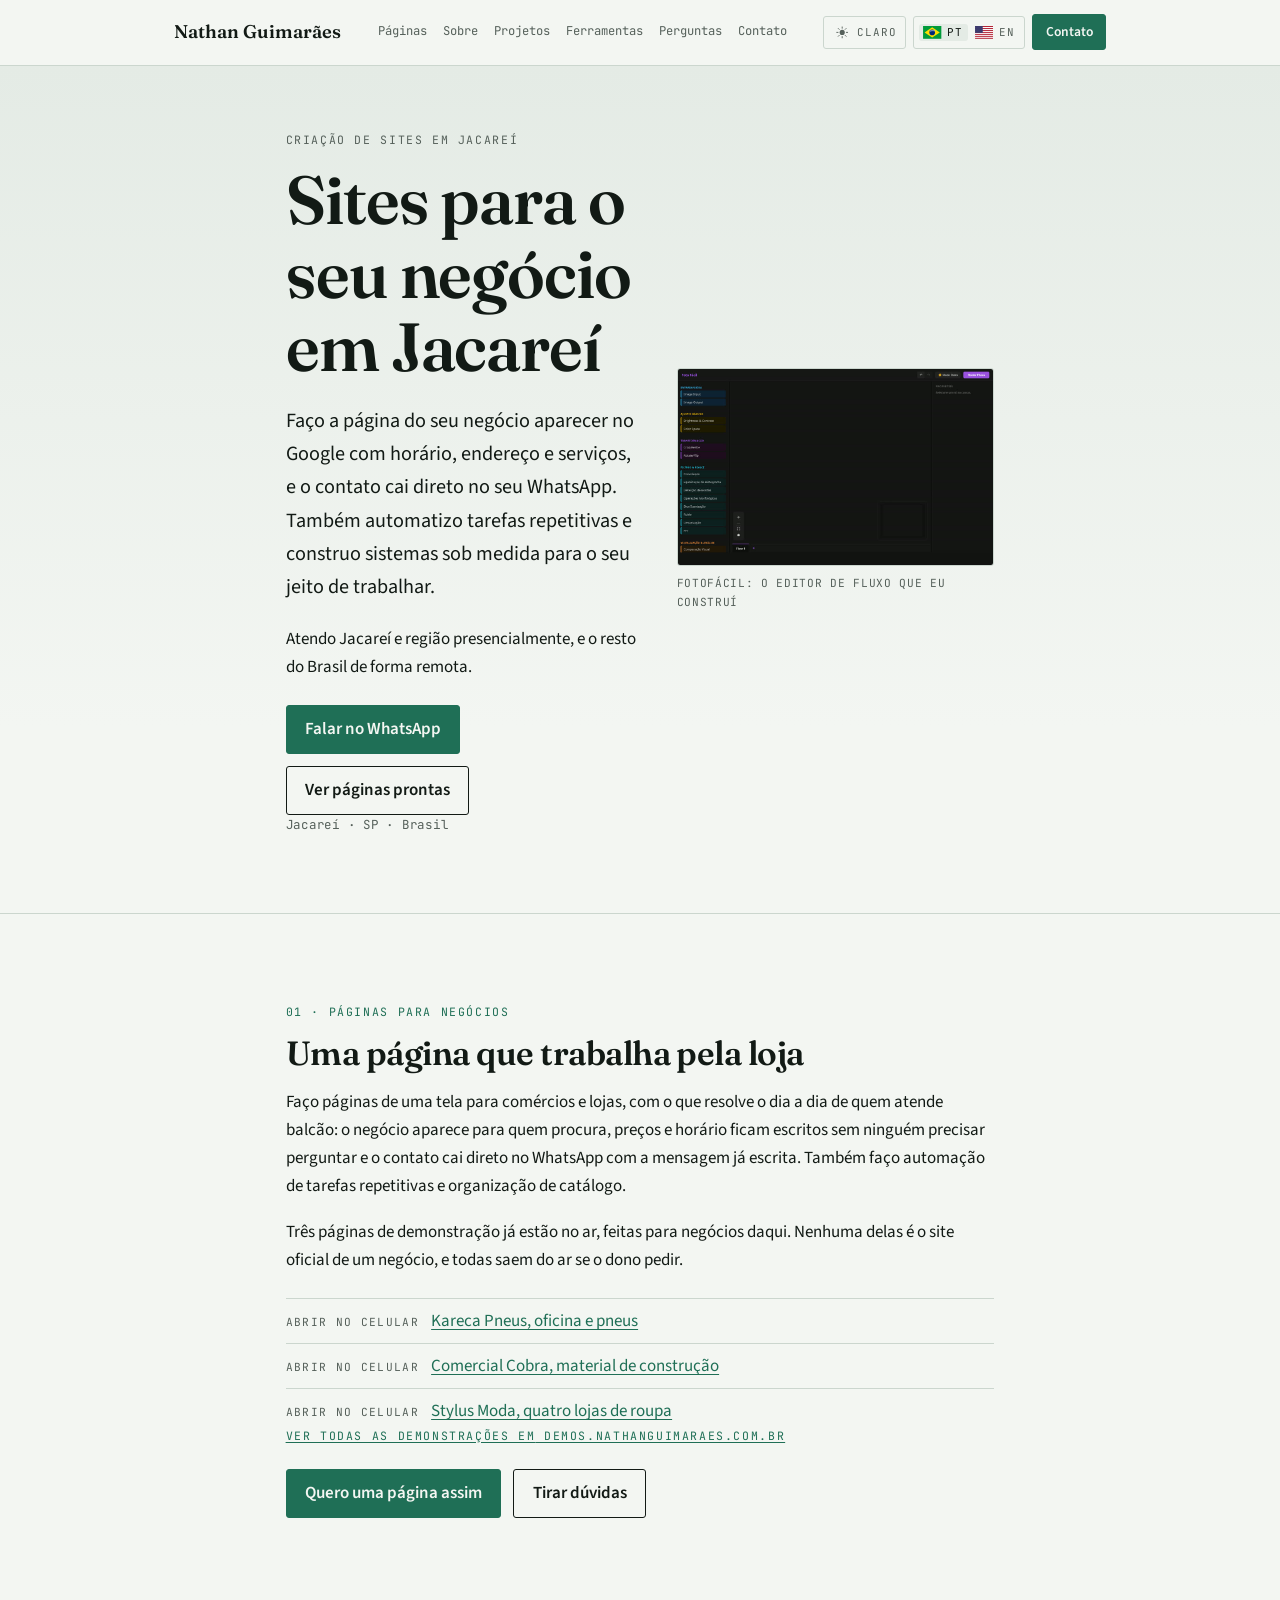
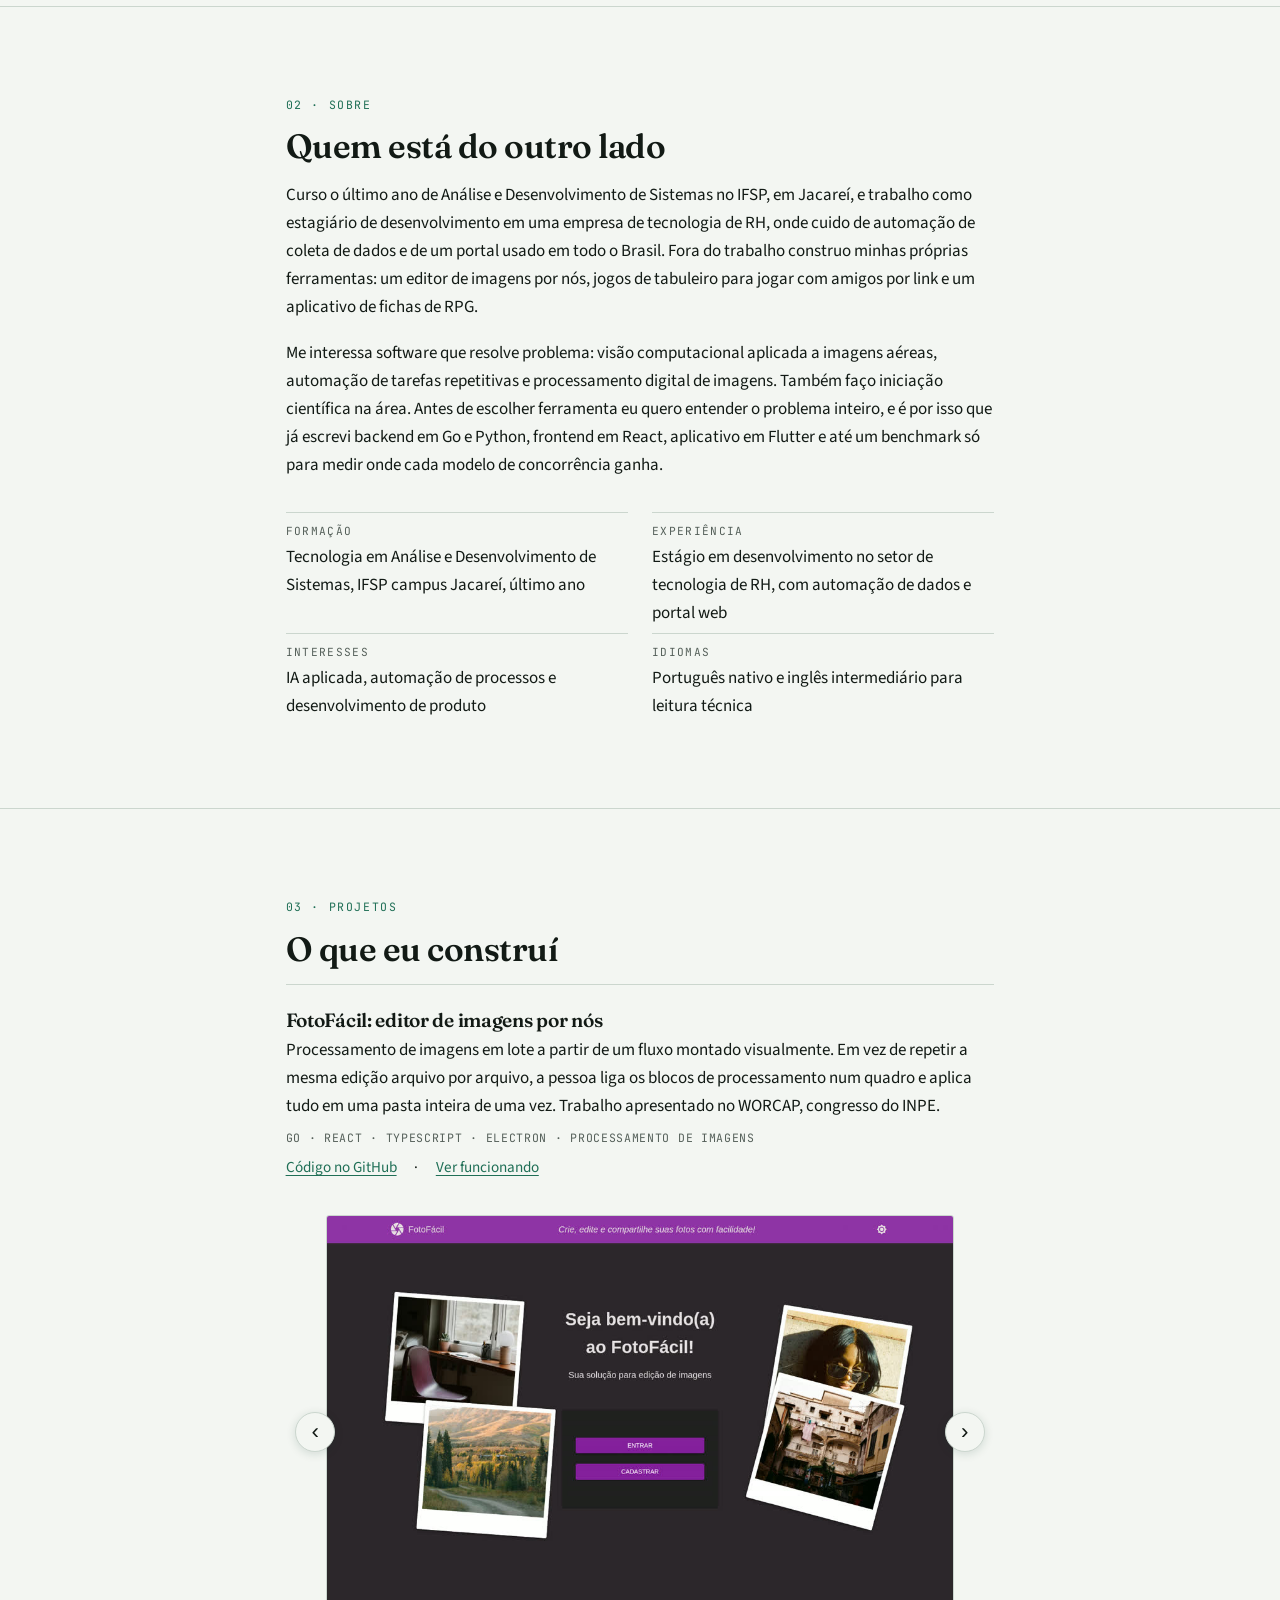
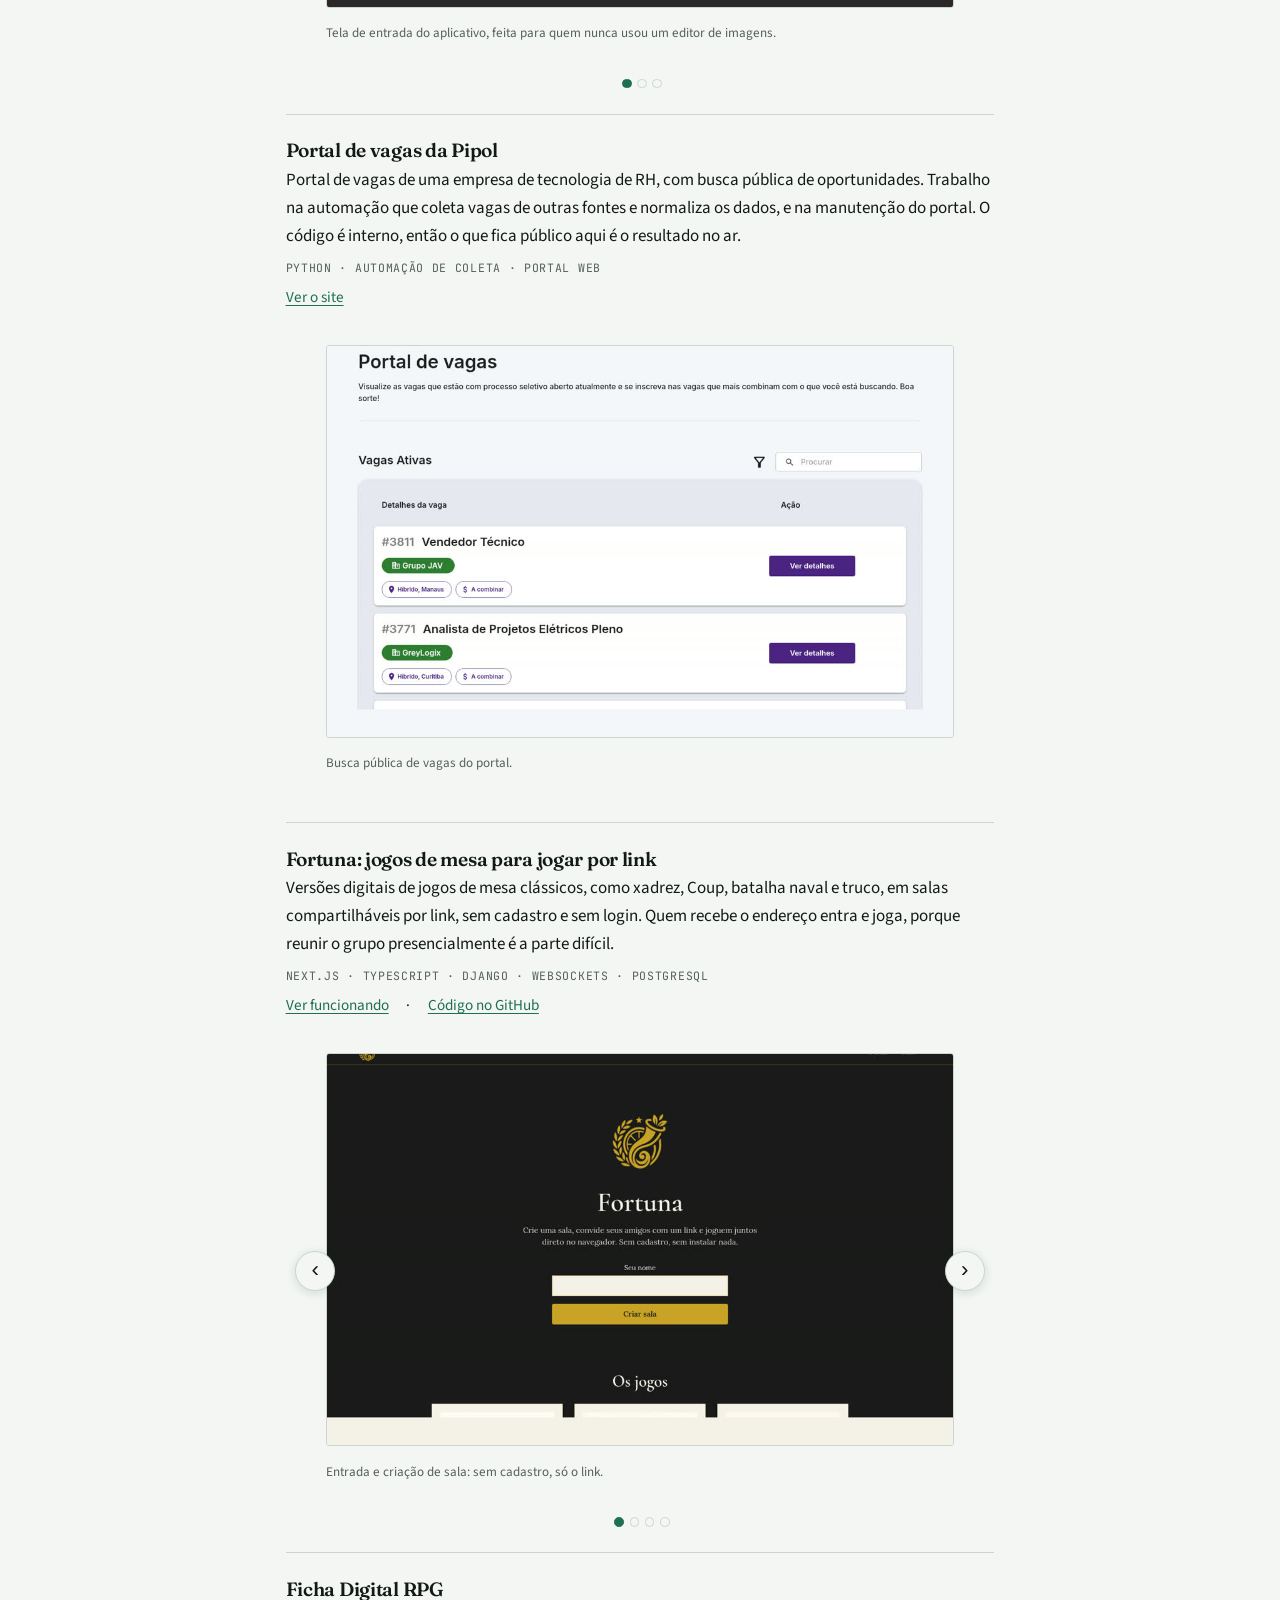
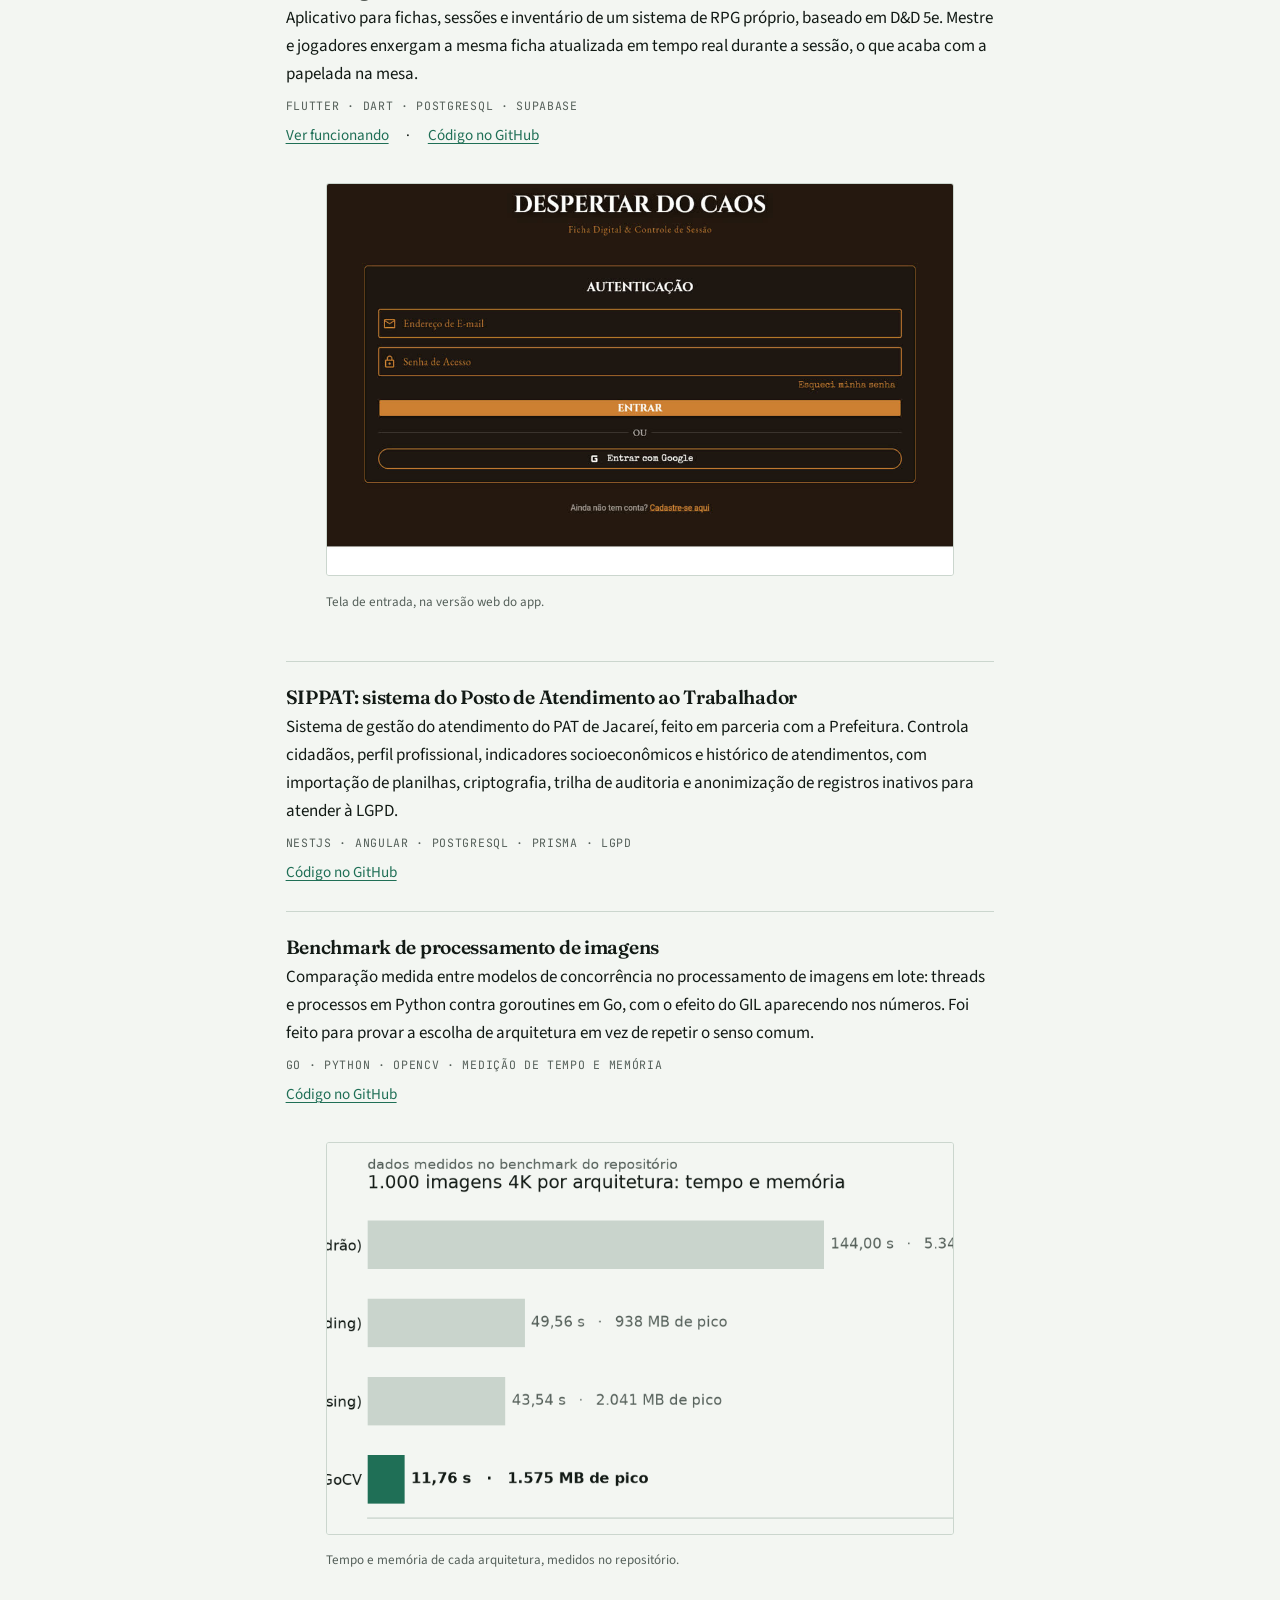
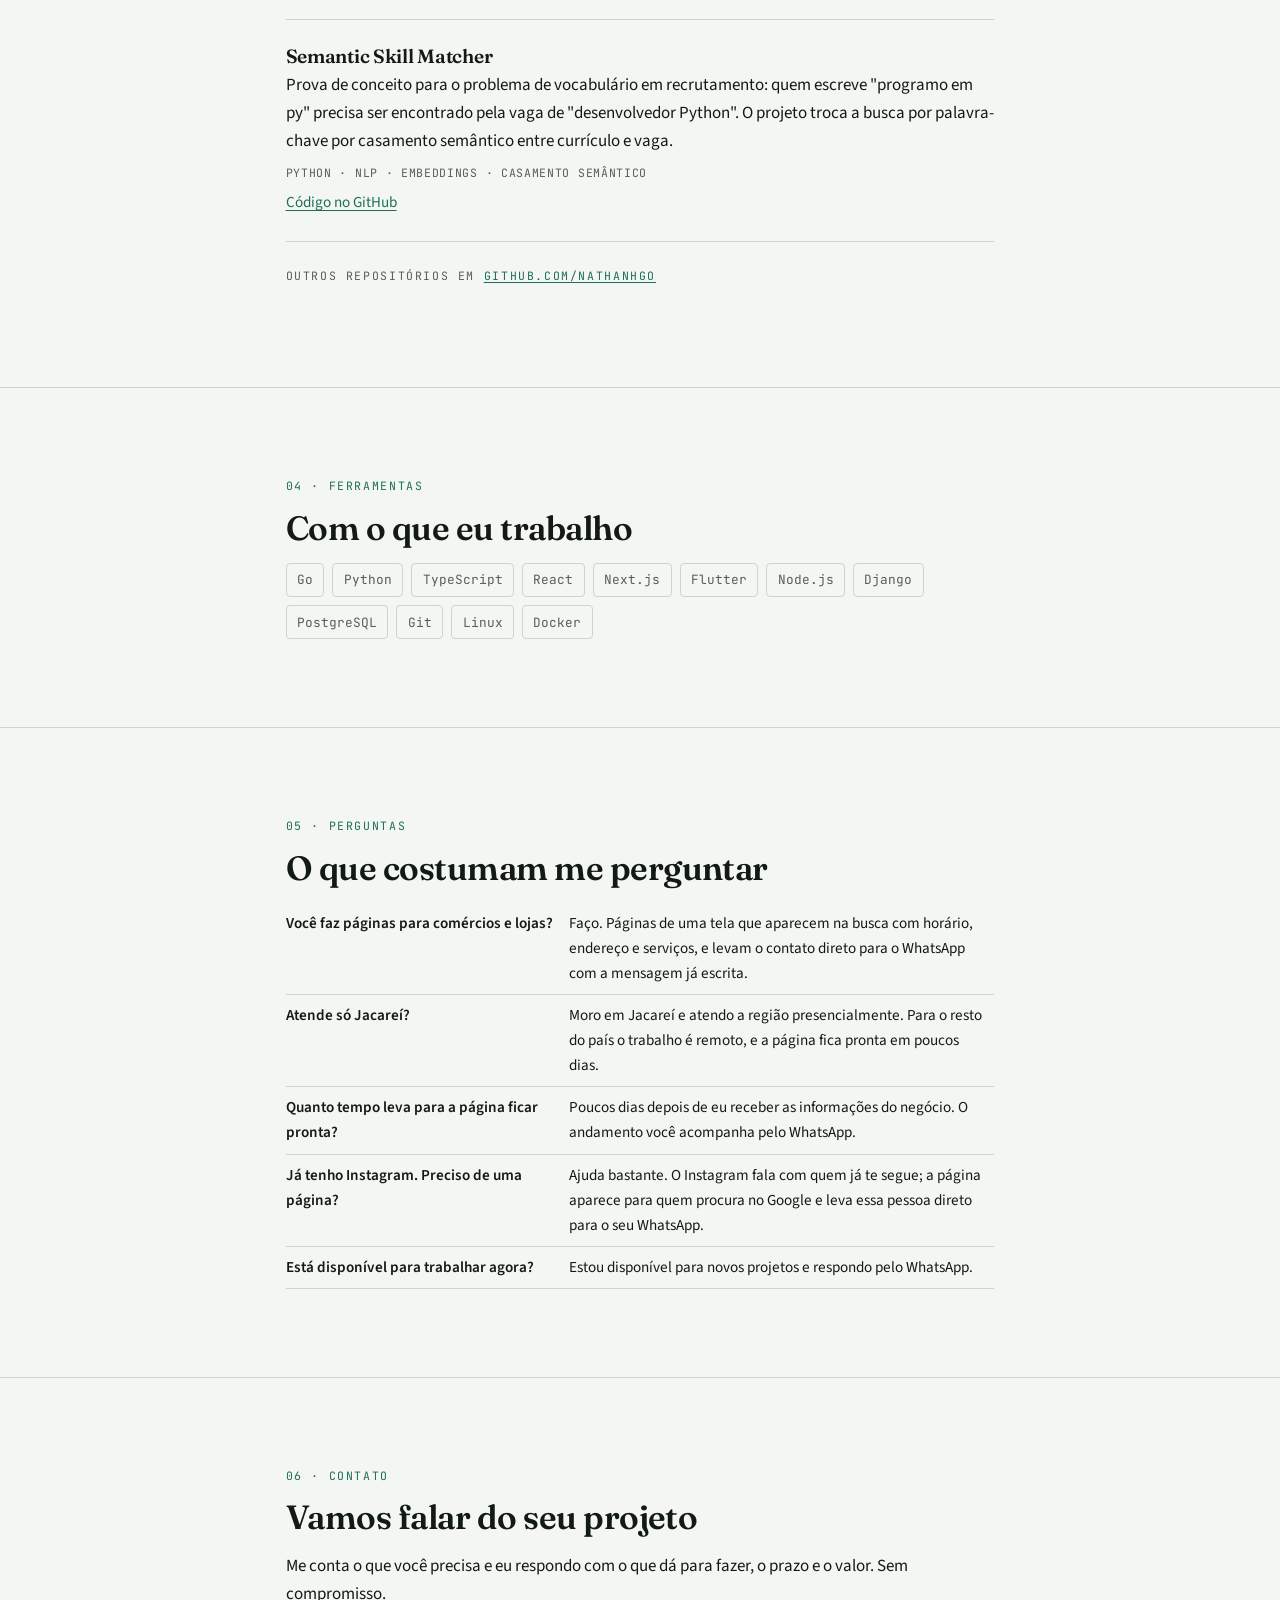
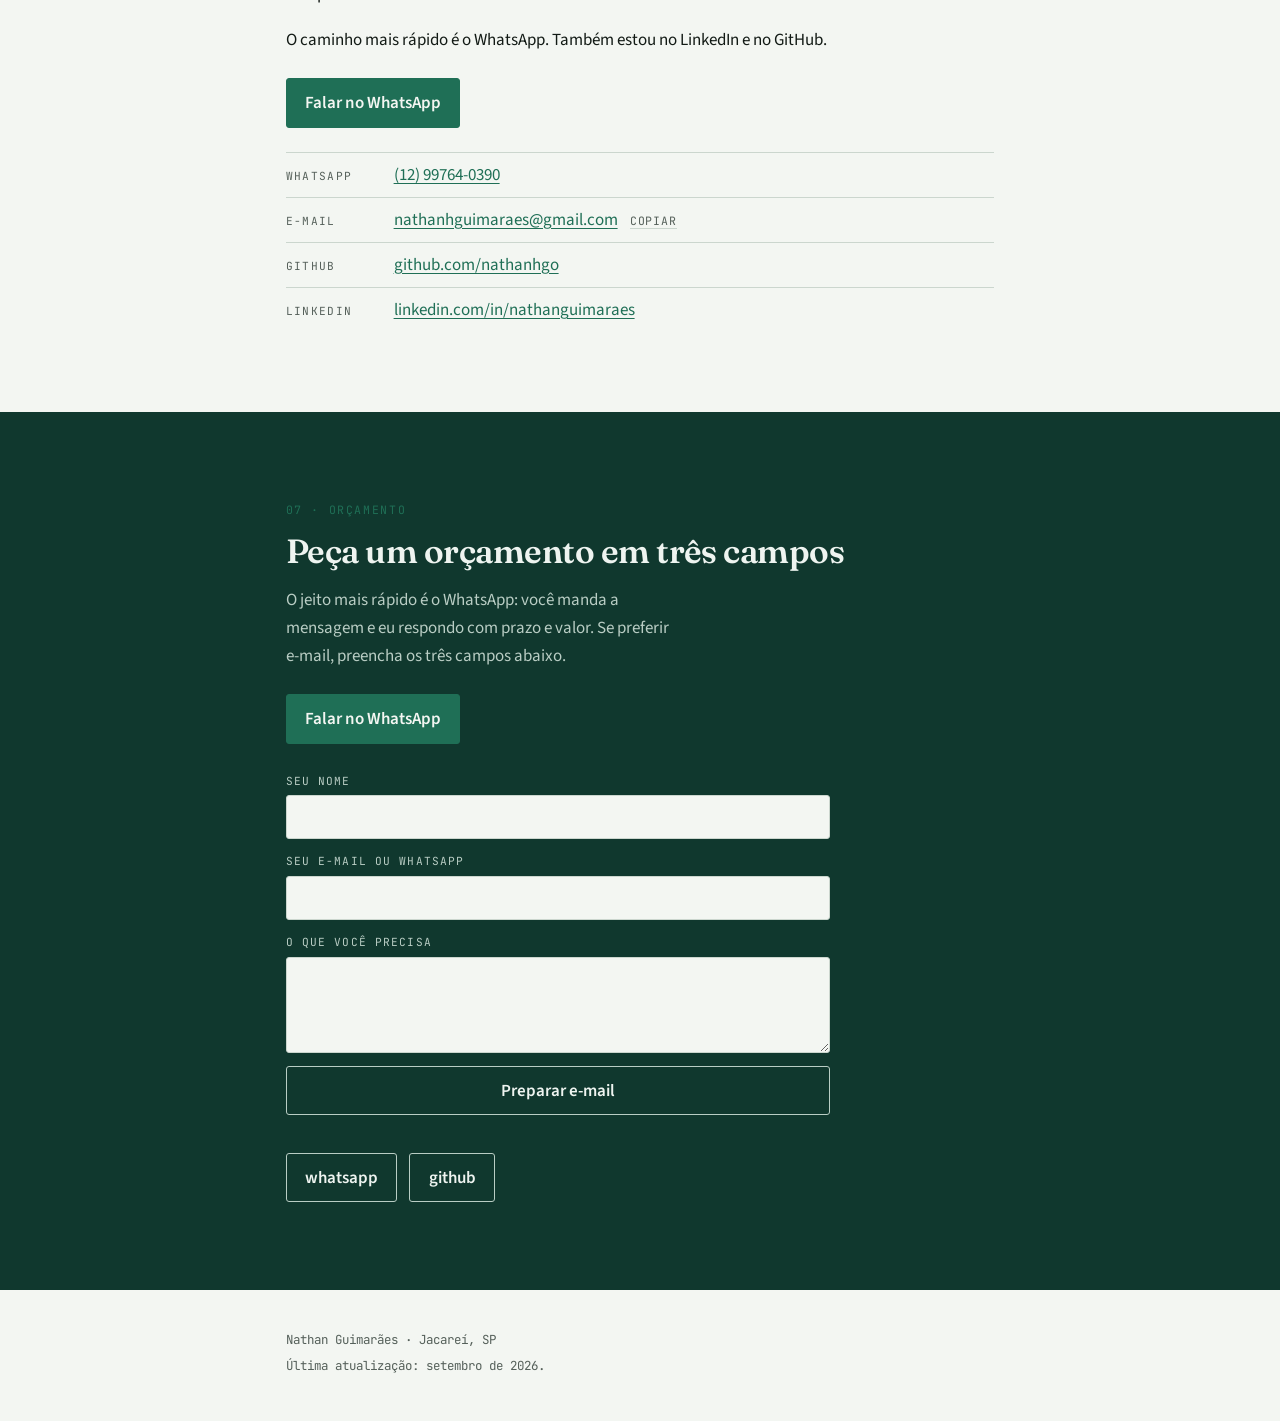
==== commit 942fbd44: "Fix demo links: they live under /demos/" ====
--- a/index.html
+++ b/index.html
@@ -211,9 +211,9 @@
         <p data-anima data-i18n="paginas.p1">Faço páginas de uma tela para comércios e lojas, com o que resolve o dia a dia de quem atende balcão: o negócio aparece para quem procura, preços e horário ficam escritos sem ninguém precisar perguntar e o contato cai direto no WhatsApp com a mensagem já escrita. Também faço automação de tarefas repetitivas e organização de catálogo.</p>
         <p data-anima data-i18n="paginas.p2">Três páginas de demonstração já estão no ar, feitas para negócios daqui. Nenhuma delas é o site oficial de um negócio, e todas saem do ar se o dono pedir.</p>
         <ul class="links-lista" data-anima>
-          <li><span class="rot" data-i18n="paginas.rot.demo">abrir no celular</span><a href="https://demos.nathanguimaraes.com.br/kareca-pneus/" rel="noopener">Kareca Pneus, oficina e pneus</a></li>
-          <li><span class="rot" data-i18n="paginas.rot.demo">abrir no celular</span><a href="https://demos.nathanguimaraes.com.br/comercial-cobra/" rel="noopener">Comercial Cobra, material de construção</a></li>
-          <li><span class="rot" data-i18n="paginas.rot.demo">abrir no celular</span><a href="https://demos.nathanguimaraes.com.br/stylus-moda/" rel="noopener">Stylus Moda, quatro lojas de roupa</a></li>
+          <li><span class="rot" data-i18n="paginas.rot.demo">abrir no celular</span><a href="https://demos.nathanguimaraes.com.br/demos/kareca-pneus/" rel="noopener">Kareca Pneus, oficina e pneus</a></li>
+          <li><span class="rot" data-i18n="paginas.rot.demo">abrir no celular</span><a href="https://demos.nathanguimaraes.com.br/demos/comercial-cobra/" rel="noopener">Comercial Cobra, material de construção</a></li>
+          <li><span class="rot" data-i18n="paginas.rot.demo">abrir no celular</span><a href="https://demos.nathanguimaraes.com.br/demos/stylus-moda/" rel="noopener">Stylus Moda, quatro lojas de roupa</a></li>
         </ul>
         <p class="label" data-anima><a href="https://demos.nathanguimaraes.com.br/" rel="noopener"><span data-i18n="paginas.todas">ver todas as demonstrações em</span> demos.nathanguimaraes.com.br</a></p>
         <div class="acoes" data-anima>
--- a/assets/base.css
+++ b/assets/base.css
@@ -1,5 +1,12 @@
 /* Portfólio de Nathan Guimarães — tokens, tema claro/escuro e componentes.
    Nenhuma cor, fonte ou espaçamento solto no HTML (ver architecture_docs/visual.md). */
+
+/* Fontes servidas do próprio site: nenhuma requisição para o Google, nada de terceiro
+   medindo quem visita e uma conexão a menos antes do primeiro texto aparecer. */
+@font-face { font-family: "Fraunces"; src: url("fontes/fraunces-600.woff2") format("woff2"); font-weight: 600; font-style: normal; font-display: swap; }
+@font-face { font-family: "Source Sans 3"; src: url("fontes/source-sans-3-400.woff2") format("woff2"); font-weight: 400; font-style: normal; font-display: swap; }
+@font-face { font-family: "Source Sans 3"; src: url("fontes/source-sans-3-600.woff2") format("woff2"); font-weight: 600; font-style: normal; font-display: swap; }
+@font-face { font-family: "JetBrains Mono"; src: url("fontes/jetbrains-mono-400.woff2") format("woff2"); font-weight: 400; font-style: normal; font-display: swap; }
 
 :root {
   /* o verde é a cor da casa: aparece em número de seção, link, badge, borda de foco e faixa final */
